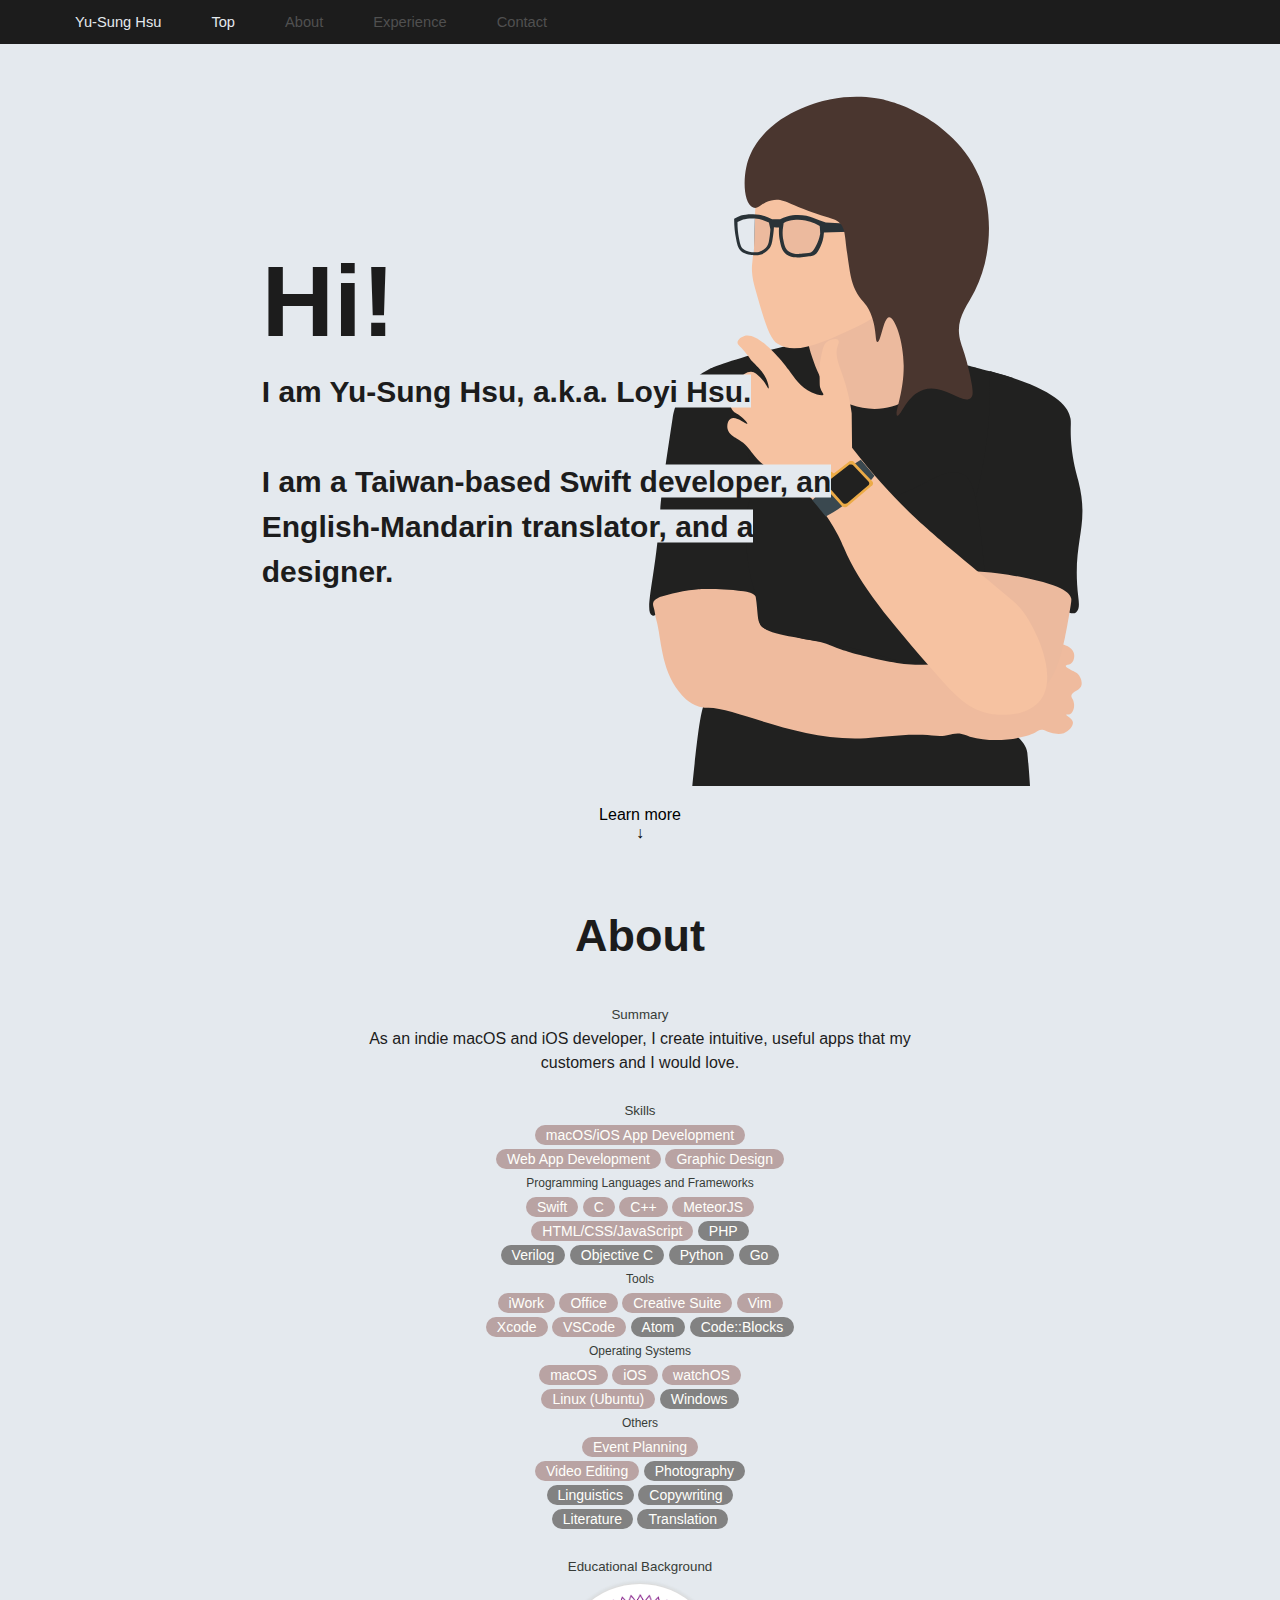
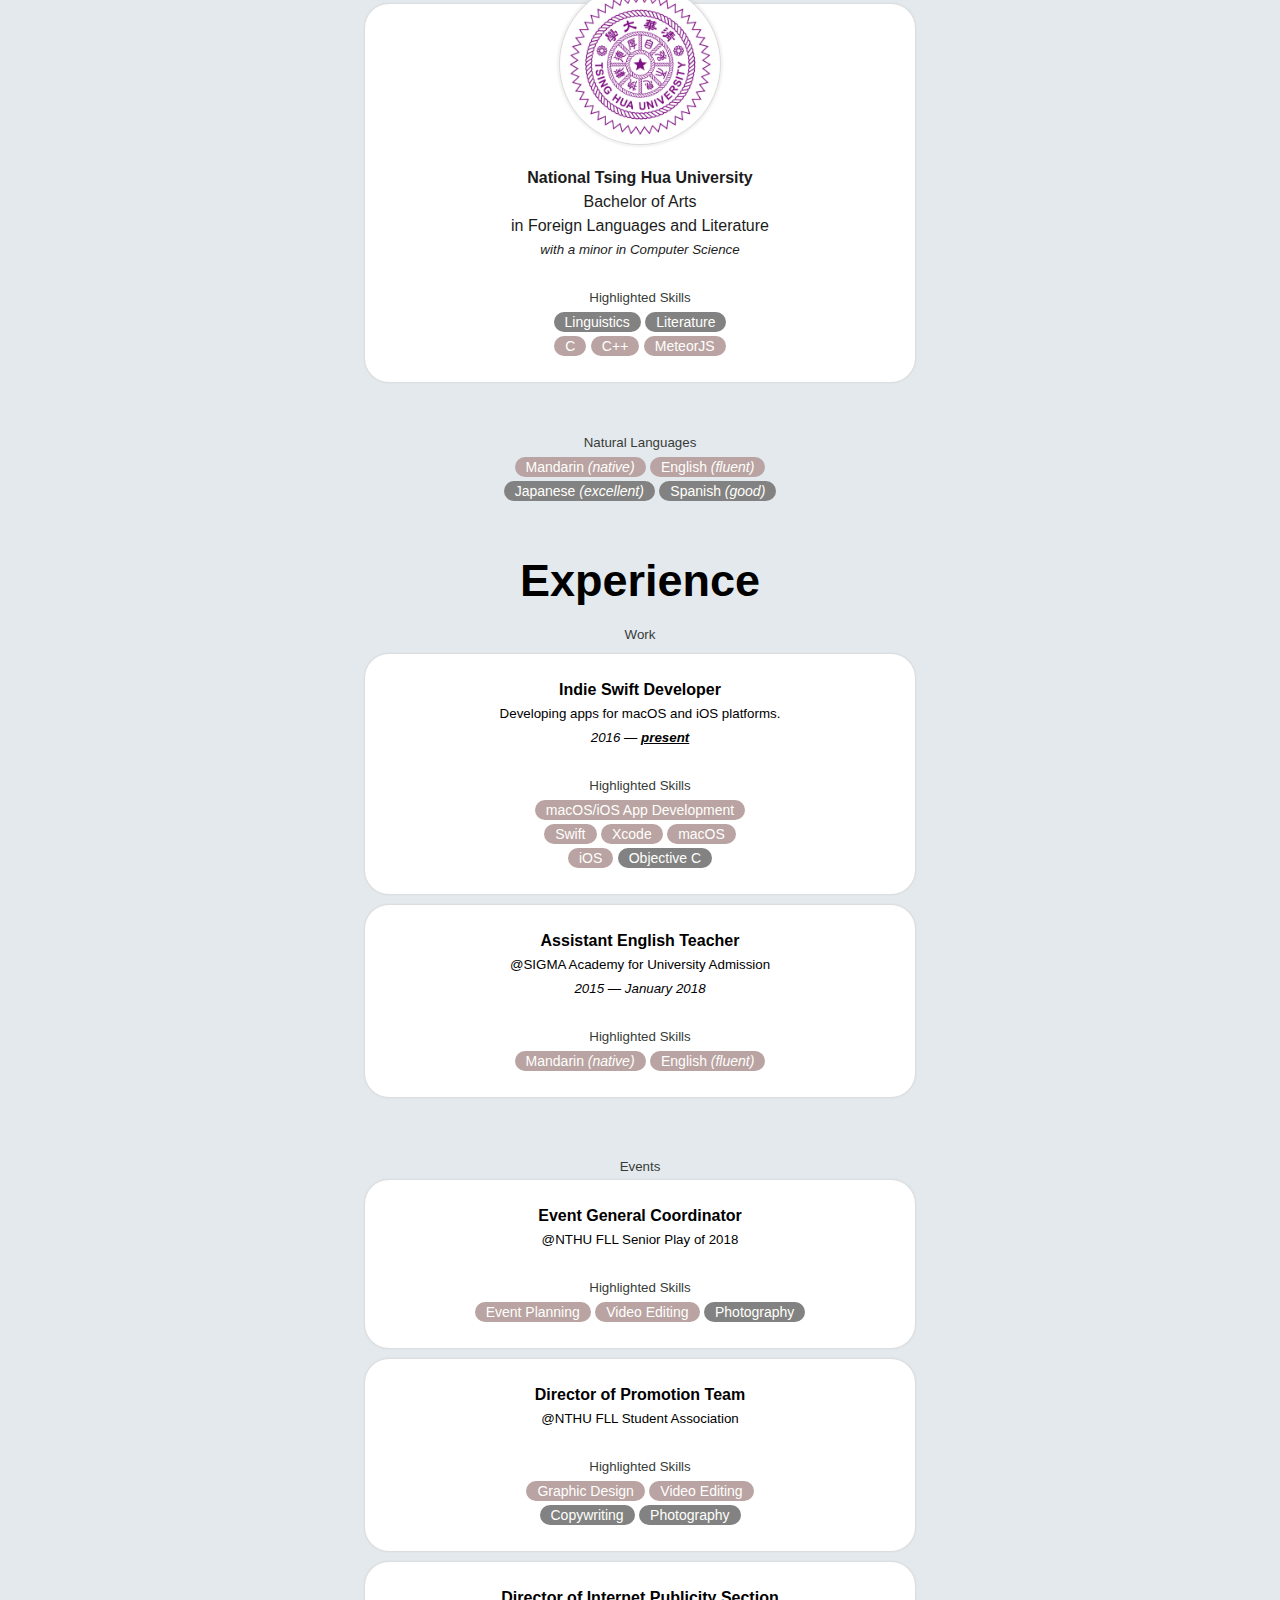
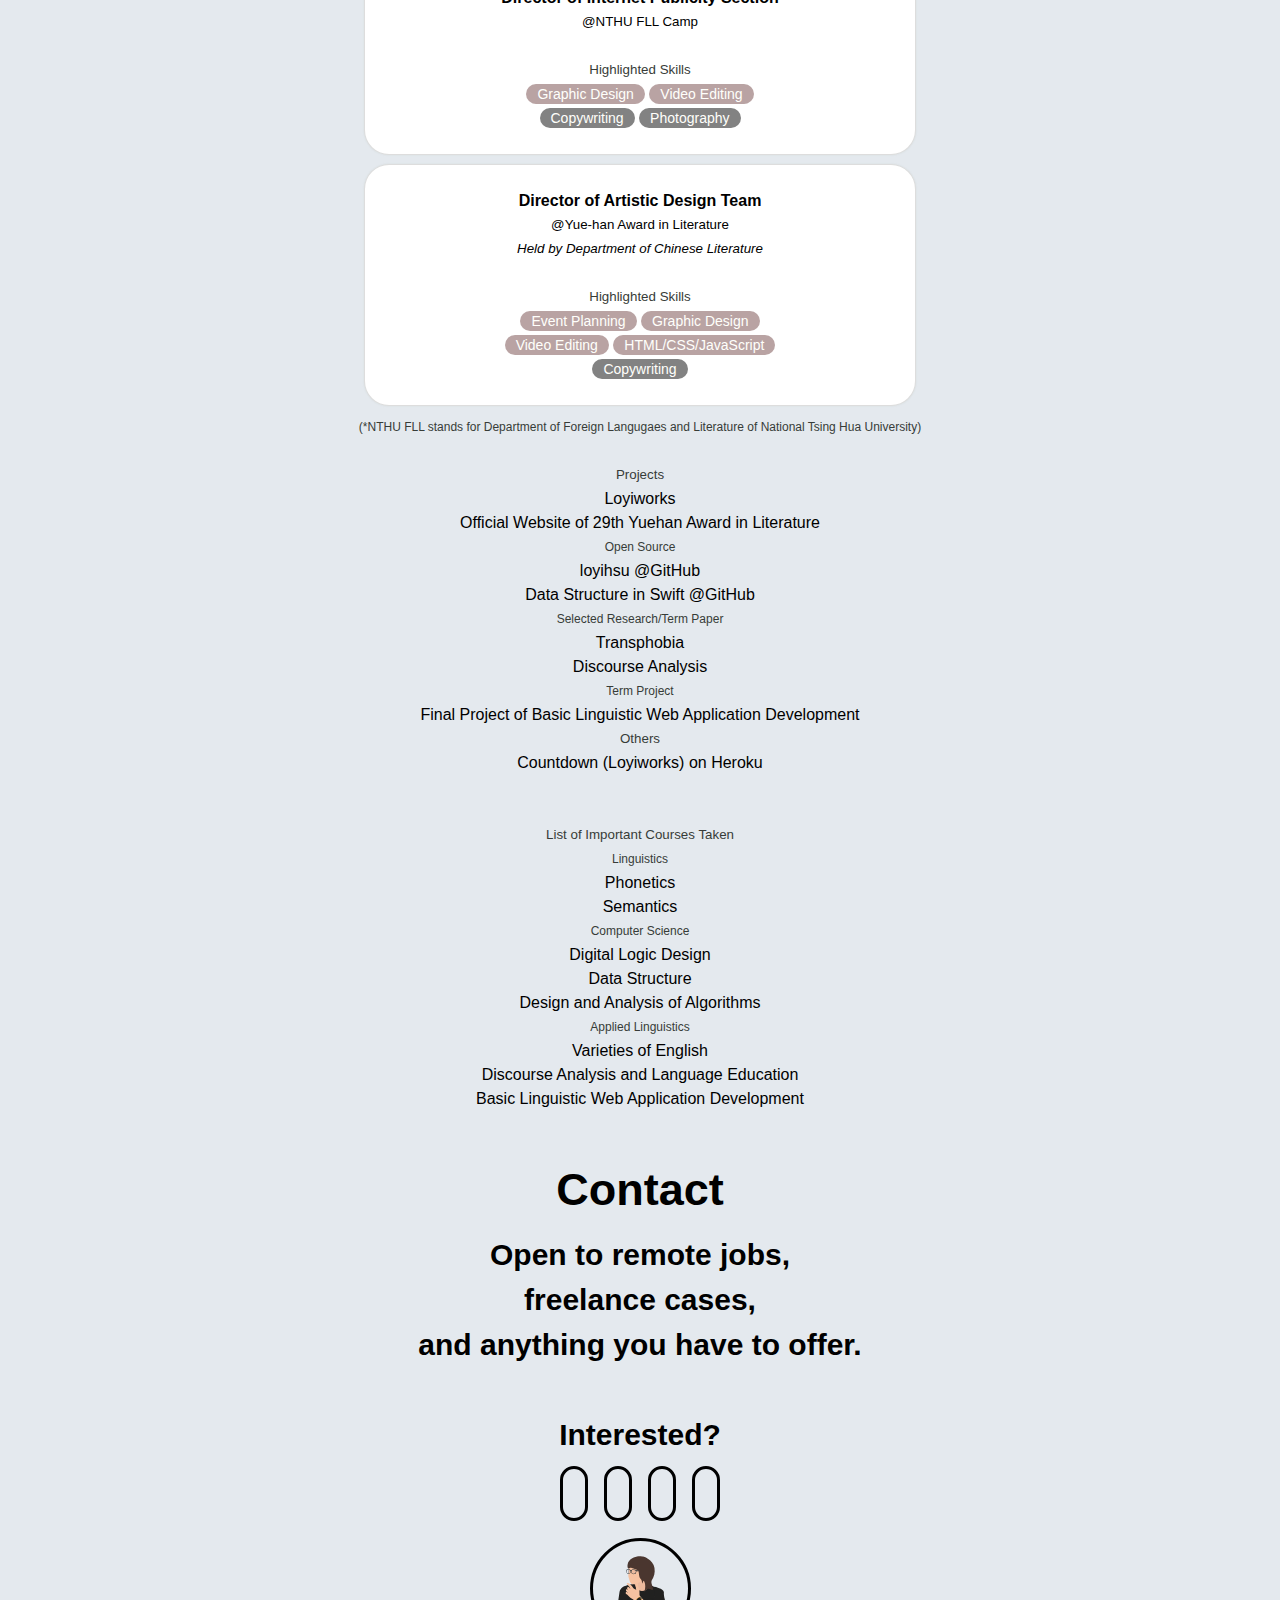
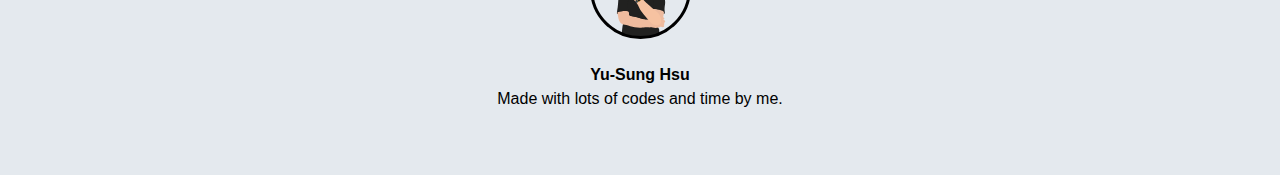
==== construction/index.html @ fa95a89b "Working on lower parts of the website" ====
<html>
<head>
    <title>Yu-Sung Hsu: Hi!</title>
    <meta name="viewport" content="width=device-width, initial-scale=1.0, maximum-scale=1.0">
    <meta charset="UTF-8">

    <link rel="apple-touch-icon" sizes="180x180" href="img/icon.jpg">

    <meta property="og:title" content="Yu-Sung Hsu: Hi!">
    <meta property="og:image" content="img/icon.jpg">
    <meta property="og:description" content="The website that tells you about Yu-Sung Hsu (Loyi)." />

    <meta name="twitter:title" content="Yu-Sung Hsu: Hi!" />
    <meta name="twitter:description" content="The website that tells you about Yu-Sung Hsu (Loyi)." />
    <meta name="twitter:image" content="img/icon.jpg" />

    <link rel="stylesheet" type="text/css" href="stylesheets/navbar.css">
    <link rel="stylesheet" type="text/css" href="stylesheets/main.css">
    <link rel="stylesheet" type="text/css" href="stylesheets/about.css">
    <link rel="stylesheet" type="text/css" href="stylesheets/card.css">
    <link rel="stylesheet" type="text/css" href="stylesheets/debug.css">
    <link rel="stylesheet" type="text/css" href="stylesheets/skills.css">
    <link rel="stylesheet" type="text/css" href="stylesheets/expCard.css">
    <link rel="stylesheet" type="text/css" href="stylesheets/contact.css">

    <link rel="stylesheet" href="https://use.fontawesome.com/releases/v5.7.0/css/all.css" integrity="sha384-lZN37f5QGtY3VHgisS14W3ExzMWZxybE1SJSEsQp9S+oqd12jhcu+A56Ebc1zFSJ" crossorigin="anonymous">

    <script src="javascript/navbar.js"></script>
    <script src="javascript/scroll.js"></script>
</head>   
<body>
    <ul>
        <li><a class="title" onclick="showMenu()">Yu-Sung Hsu<i style="float:right;" id="icbar" class="fas fa-bars"></i></a></li>
        <div id="menu">
            <li><a id="top" class="active" href="#l1" onclick="menuClicked(1)">Top</a></li>
            <li><a id="ab" href="#l2" onclick="menuClicked(2)">About</a></li>
            <li><a id="pr" href="#l3" onclick="menuClicked(3)">Experience</a></li>
            <li><a id="co" href="#l4" onclick="menuClicked(4)">Contact</a></li>
        </div>
    </ul>
    <div id="hello">
        <div id="helloMsg">
            <div id="ic-tiny"></div>
            <div id="hi">
                <span id="hiMsg">Hi!</span>
            </div
            ><br>
            <span id="otherMsg">I am Yu-Sung Hsu, a.k.a. Loyi Hsu.
                <br><br>
                I am a Taiwan-based Swift developer, an English-Mandarin translator, and a designer.
            </span>
        </div>
    </div>

    <div id="swipe">
        Learn more<br>↓
    </div>

    <div id="about" class="container">
        <h1>About</h1>
        <br>
            <div class="tab">Summary</div>
            As an indie macOS and iOS developer, I create intuitive, useful apps that my customers and I would love.
            <br><br>
            <div class="tab">Skills</div>
                <span class="highlightSkills">macOS/iOS App Development</span><br>
                <span class="highlightSkills">Web App Development</span> 
                <span class="highlightSkills">Graphic Design</span><br>
            <div class="tabbie">Programming Languages and Frameworks</div>
                <span class="highlightSkills">Swift</span> 
                <span class="highlightSkills">C</span> 
                <span class="highlightSkills">C++</span> 
                <span class="highlightSkills">MeteorJS</span>
                <br>
                <span class="highlightSkills">HTML/CSS/JavaScript</span> 
                <span class="skills">PHP</span>
                <br>
                <span class="skills">Verilog</span> 
                <span class="skills">Objective C</span> 
                <span class="skills">Python</span> 
                <span class="skills">Go</span>
                
            <div class="tabbie">Tools</div>
                <span class="highlightSkills">iWork</span> 
                <span class="highlightSkills">Office</span> 
                <span class="highlightSkills">Creative Suite</span> 
                <span class="highlightSkills">Vim</span>
            <br>
                <span class="highlightSkills">Xcode</span> 
                <span class="highlightSkills">VSCode</span> 
                <span class="skills">Atom</span> 
                <span class="skills">Code::Blocks</span>
                <br>
            <div class="tabbie">Operating Systems</div>
                <span class="highlightSkills">macOS</span> 
                <span class="highlightSkills">iOS</span> 
                <span class="highlightSkills">watchOS</span>
                <br>
                <span class="highlightSkills">Linux (Ubuntu)</span> 
                <span class="skills">Windows</span>
                <br>
            <div class="tabbie">Others</div>
                <span class="highlightSkills">Event Planning</span>
                <br>
                <span class="highlightSkills">Video Editing</span>
                <span class="skills">Photography</span>
                <br>
                <span class="skills">Linguistics</span> 
                <span class="skills">Copywriting</span>
                <br>
                <span class="skills">Literature</span> 
                <span class="skills">Translation</span>
        <br><br>
        <div class="tab">Educational Background</div>
        <br>
        <div class="card">
            <img src="img/nthu.jpg" id="logo"><br>
            <b>National Tsing Hua University</b><br>
            Bachelor of Arts<br>in Foreign Languages and Literature
            <div class="sub"><i>with a minor in Computer Science</i></div>
            <br>
            <div class="tab">Highlighted Skills</div>
            <span class="skills">Linguistics</span> 
            <span class="skills">Literature</span>
            <br>
            <span class="highlightSkills">C</span> 
            <span class="highlightSkills">C++</span>
            <span class="highlightSkills">MeteorJS</span>
            
        </div>
        <br><br>
        <div class="tab">Natural Languages</div>
            <span class="highlightSkills">Mandarin <i>(native)</i></span> 
            <span class="highlightSkills">English <i>(fluent)</i></span>
            <br>
            <span class="skills">Japanese <i>(excellent)</i></span> 
            <span class="skills">Spanish <i>(good)</i></span>
    </div>
    <br><br>
    <div id="projects" class="container">
        <h1>Experience</h1>
        <span class="tab">Work</span><br>
        <div style="line-height:40%;">
            <br>
        </div>
        <div class="expCard spCard">
            <b>Indie Swift Developer</b><br>
            <div class="sub">Developing apps for macOS and iOS platforms.</div>
            <div class="sub"><i>2016 — <b><u>present</u></b></i></div>
            <br>
            <div class="tab">Highlighted Skills</div>
            <span class="highlightSkills">macOS/iOS App Development</span><br>
            <span class="highlightSkills">Swift</span> 
            <span class="highlightSkills">Xcode</span>  
            <span class="highlightSkills">macOS</span><br>
            <span class="highlightSkills">iOS</span> 
            <span class="skills">Objective C</span>
            <!--Link to my Product Page-->
        </div>
        <div class="expCard">
            <b>Assistant English Teacher</b>
            <div class="sub">@SIGMA Academy for University Admission</div>
            <div class="sub"><i>2015 — January 2018</i></div>
            <br>
            <div class="tab">Highlighted Skills</div>
            <span class="highlightSkills">Mandarin <i>(native)</i></span> <span class="highlightSkills">English <i>(fluent)</i></span>
        </div>
        <br><br>
        
        <span class="tab">Events</span><br>
        <!--Draft-->
        <div class="expCard spCard">
            <b>Event General Coordinator</b>
            <div class="sub">@NTHU FLL Senior Play of 2018</div>
            <br>
            <div class="tab">Highlighted Skills</div>
            <span class="highlightSkills">Event Planning</span> 
            <span class="highlightSkills">Video Editing</span> 
            <span class="skills">Photography</span> 
        </div>
        <div class="expCard">
            <b>Director of Promotion Team</b>
            <div class="sub">@NTHU FLL Student Association</div>
            <br>
            <div class="tab">Highlighted Skills</div>
            <span class="highlightSkills">Graphic Design</span> 
            <span class="highlightSkills">Video Editing</span>
            <br>
            <span class="skills">Copywriting</span> 
            <span class="skills">Photography</span> 
        </div>
        <div class="expCard">
            <b>Director of Internet Publicity Section</b>
            <div class="sub">@NTHU FLL Camp</div>
            <br>
            <div class="tab">Highlighted Skills</div>
            <span class="highlightSkills">Graphic Design</span>  
            <span class="highlightSkills">Video Editing</span> 
            <br>
            <span class="skills">Copywriting</span> 
            <span class="skills">Photography</span>
        </div>
        <div class="expCard">
            <b>Director of Artistic Design Team</b>
            <div class="sub">@Yue-han Award in Literature</div>
            <div class="sub"><i>Held by Department of Chinese Literature</i></div>
            <br>
            <div class="tab">Highlighted Skills</div>
            <span class="highlightSkills">Event Planning</span> 
            <span class="highlightSkills">Graphic Design</span>
            <br>
            <span class="highlightSkills">Video Editing</span> 
            <span class="highlightSkills">HTML/CSS/JavaScript</span><br>
            <span class="skills">Copywriting</span>
        </div>
        <span class="tabbie">(*NTHU FLL stands for Department of Foreign Langugaes and Literature of National Tsing Hua University)</span>
        <br><br>

        <span class="tab">Projects</span><br>
        Loyiworks<!--Link to Loyiworks--><br>
        Official Website of 29th Yuehan Award in Literature<br>
        <span class="tabbie">Open Source</span><br>
        loyihsu @GitHub<br>
        Data Structure in Swift @GitHub<br>
        <span class="tabbie">Selected Research/Term Paper</span><br>
        Transphobia<br>
        Discourse Analysis<br>
        <span class="tabbie">Term Project</span><br>
        Final Project of Basic Linguistic Web Application Development<br>
        <span class="tab">Others</span><br>
        Countdown (Loyiworks) on Heroku<br>
        <br><br>
        
        <span class="tab">List of Important Courses Taken</span><br>
        <span class="tabbie">Linguistics</span><br>
        Phonetics<br>
        Semantics<br>
        <span class="tabbie">Computer Science</span><br>
        Digital Logic Design<br>
        Data Structure<br>
        Design and Analysis of Algorithms<br>
        <span class="tabbie">Applied Linguistics</span><br>
        Varieties of English<br>
        Discourse Analysis and Language Education<br>
        Basic Linguistic Web Application Development<br>
    </div>
    <br><br>
    <div id="contacts" class="container">
        <h1>Contact</h1>
        <h2>Open to remote jobs,<br>freelance cases,<br>and anything you have to offer.<br><br>Interested?</h2>

        <a href="https://www.instagram.com/loyiworks/"><i class="fab fa-instagram twink-contact"></i></a> 
        <a href="https://twitter.com/loyihsu"><i class="fab fa-twitter twink-contact"></i></a> 
        <a href="https://www.linkedin.com/in/yu-sung-hsu-14977bb6/"><i class="fab fa-linkedin twink-contact"></i></a> 
        <a href="mailto:loyiworks@gmail.com"><i class="far fa-envelope twink-contact"></i></a>
    </div>
    <div id="info" class="container" style="padding: 32px;">
        <div id="ic-site"></div>
        <br>
        <b>Yu-Sung Hsu</b><br>
        Made with lots of codes and time by me.
        <!--Links to social media.-->
        <br><br>
    </div>

</body>
</html>
---- construction/stylesheets/navbar.css ----
:root {
    --itemColor: #1C1C1C;
    --itemtextColor: #505050;
    --itemtextActive: #e4e9ee;
    --itemtextHover: #91989F;
}

ul {
    list-style-type: none;
    margin: 0;
    padding: 0;
    overflow: hidden;
    position: fixed;
    top: 0;
    left: 0;
    width:100%;
    background-color: var(--itemColor);
    z-index: 1;
    font-size: 11pt;
}

li {
    float: left;
}

li a {
    display: block;
    color: var(--itemtextColor);
    text-align: center;
    padding: 14px 25px;
    text-decoration: none;

    transition: color 0.25s;
    -webkit-transition: color 0.25s;
}

li a:hover:not(.active) {
    color: var(--itemtextHover);
}

li a.active {
    pointer-events: none;
    color: var(--itemtextActive);
}

li a.title {
    padding: 14px 25px 14px 75px;
    pointer-events: none;
    color: var(--itemtextActive);
}


body {
    font-family: sans-serif;
    background-color: var(--itemtextActive);

    -webkit-transition: background-color 0.5s linear;
    transition: background-color 0.5s linear;

    -webkit-user-select: none;
    user-select: none;
}

#icbar {
    display: none;
}

@media screen and (max-width: 768px) {
    ul li {float: none;}
    li a.title {
        padding: 14px 25px;
        pointer-events: all;
    }
    #menu {
        display: none;
    }
    #icbar {
        display: block;
    }
}
---- construction/stylesheets/main.css ----
#hello {
    cursor: default;
    max-width: 95%;
    background: url(../img/bg.svg) no-repeat top right;
    margin: auto;

    color: #1C1C1C;
    width: auto;
    height: 88%;

    line-height: 150%;

    text-align: left;
    font-weight: bold;
    font-size: 30px;
}

#hi {
    font-size: 100px;
}

#hiMsg {
    background-color: #e4e9ee;
    
    transition: all 0.55s ease-in-out;
    -webkit-transition: all 0.55s ease-in-out;
    
    transition-property: text-shadow, color;
    -webkit-transition-property: text-shadow, color;
}

#hiMsg:hover {  
    color: gold;
    text-shadow: 0 0 20px goldenrod,
                 0 0 30px white,
                 0 0 40px gold,
                 0 0 60px white;
}

#otherMsg {
    background-color: #e4e9ee;
}

#helloMsg {
    max-width: 600px;
    width: auto;
    position: relative;
    top: 55%;
    left: 18.5%;
    transform: translateY(-50%);
}

#swipe {
    cursor: default;

    text-align: center;
    font-size: 12pt;
    height:10%;
    padding-top: 20px; 

    -webkit-transition: opacity 0.5s ease-in-out;
    transition: opacity 0.5s ease-in-out;
}

#ic-site {
     width: 95px;
    height: 95px;

    margin: auto;

    border-radius: 100px;
    border: 3.5px solid black;

    background: url(../img/ic.svg) no-repeat;
    background-size: 100% 100%;

    transition: all 0.25s ease-in-out;
}

#ic-site:hover {
    background-color: gold;
    border-color: gold;
    box-shadow: 0 0 5px 5px rgba(255, 183, 0, 0.4);
}

#ic-tiny {
    width: 250px;
    height: 250px;
    
    position: relative;
    margin: auto;
    transform: translateY(-30%);

    border-radius: 300px;
    border: 10px solid black;

    background: url(../img/ic.svg) no-repeat;
    background-size: 100% 100%;
    
    display: none;
}

@media screen and (max-width: 768px), screen and (max-height: 700px) {
    #ic-tiny {
        display: block;
    }
    
    #hello {
        width: 100%;
        text-align: center;
        font-size: 25px;
        background: none;
    }

    #hi {
        font-size: 90px;
    }

    #helloMsg {
        width:90%;
        position:relative;
        margin: auto;
        top: 55%;
        left: 0%;
        transform: translateY(-45%);
    }
}

@media screen and (max-height:768px) {
    #ic-tiny {
        width: 175px;
       height: 175px;

       border: 7px solid black;
    }
}

@media screen and (max-width:400px), screen and (max-height: 543px) {
    #ic-tiny {
        display: none;
    }
}

@media screen and (max-height:543px) {
    #hi {
        font-size: 60px;
    }
    #hello {
        font-size: 20px;
    }
    #helloMsg {
        transform: translateY(-40%);
    }
    #swipe {
        padding-top: 0; 
    }
}

h1 {
    font-size: 45px;
    text-align: center;
}

h2 {
    font-size: 30px;
    text-emphasis: center;
    line-height: 150%;
}
---- construction/stylesheets/about.css ----
#about {
    color: #1C1C1C;
}
---- construction/stylesheets/card.css ----
.card {
    width: auto;
    max-width: 550px;
    background-color: white;
    text-align: center;
    margin: auto;
    border-radius: 25px;

    border: 1px solid rgba(120, 120, 120, 0.25);
    box-shadow: 0 0 1px 1px rgba(189, 192, 186, 0.1);
    
    padding-bottom: 24px;
}

.sub {
    font-size: 10pt;
}

#logo:hover {
    box-shadow: 0 0 2px 2px rgba(127, 16, 132, 0.2);
}

#logo {
    width: 150px;
    height: auto;
    
    border-radius: 150px;
    
    border: 1px solid rgba(120, 120, 120, 0.25);
    box-shadow: 0 0 2px 2px rgba(189, 192, 186, 0.2);

    padding: 5px;
    background-color:white;

    position: relative;
    top: -21px;

    transition: box-shadow 0.55s ease-in-out;
}

.container {
    margin: auto;
    width: auto;
    text-align: center;
    max-width: 610px;
    line-height: 150%;
}
---- construction/stylesheets/debug.css ----
.testing {
    height: 100%;
    width: auto;
}
---- construction/stylesheets/skills.css ----
.tab {
    color: #373C38;
    font-size: 10pt;
}

.tabbie {
    color: #373C38;
    font-size: 9pt;
}

.highlightSkills {
    background-color: #b9a3a3;
    color: #FFFFFB;
    border-radius: 25px;
    font-size: 10.5pt;
    padding: 2px 11px;
}

.skills {
    background-color: #828282;
    color: #FFFFFB;
    border-radius: 25px;
    font-size: 10.5pt;
    padding: 2px 11px;
}

@media screen and (max-width: 768px) {
    ul li {float: none;}
    li a.title {
        padding: 14px 25px;
        pointer-events: all;
    }
    #menu {
        display: none;
    }
    #icbar {
        display: block;
    }

    .pool {
        line-height: 175%;
     }
     .col {
         float: none;
         width: 100%;
     }

}
---- construction/stylesheets/expCard.css ----
.expCard {
    cursor: default;
    width: auto;
    max-width: 550px;
    background-color: white;
    text-align: center;
    margin: auto;
    border-radius: 25px;

    border: 1px solid rgba(120, 120, 120, 0.25);
    box-shadow: 0 0 1px 1px rgba(189, 192, 186, 0.1);

    margin-bottom: 9px;

    padding-top: 24px;
    padding-bottom: 24px;
}

.spCard:hover {
    cursor: pointer;
    box-shadow: 0 0 1px 1px goldenrod;
}

.spCard {
    transition: box-shadow 0.55s ease-in-out;
}
---- construction/stylesheets/contact.css ----
.twink-contact {
    font-size:24px;

    padding: 11px;
    margin: 8px;
    
    border: 3px solid black;
    border-radius: 100px;

    cursor: pointer;

    transition: opacity 0.25s ease-in-out;
    -webkit-transition: opacity 0.25s ease-in-out;
}

.twink-contact:hover {
    opacity: 0.2;
}

a {
    text-decoration: none;
    color: black;
}

a:hover {
    text-decoration: none;
    color: black;
}

a:visited {
    text-decoration: none;
    color: black;
}
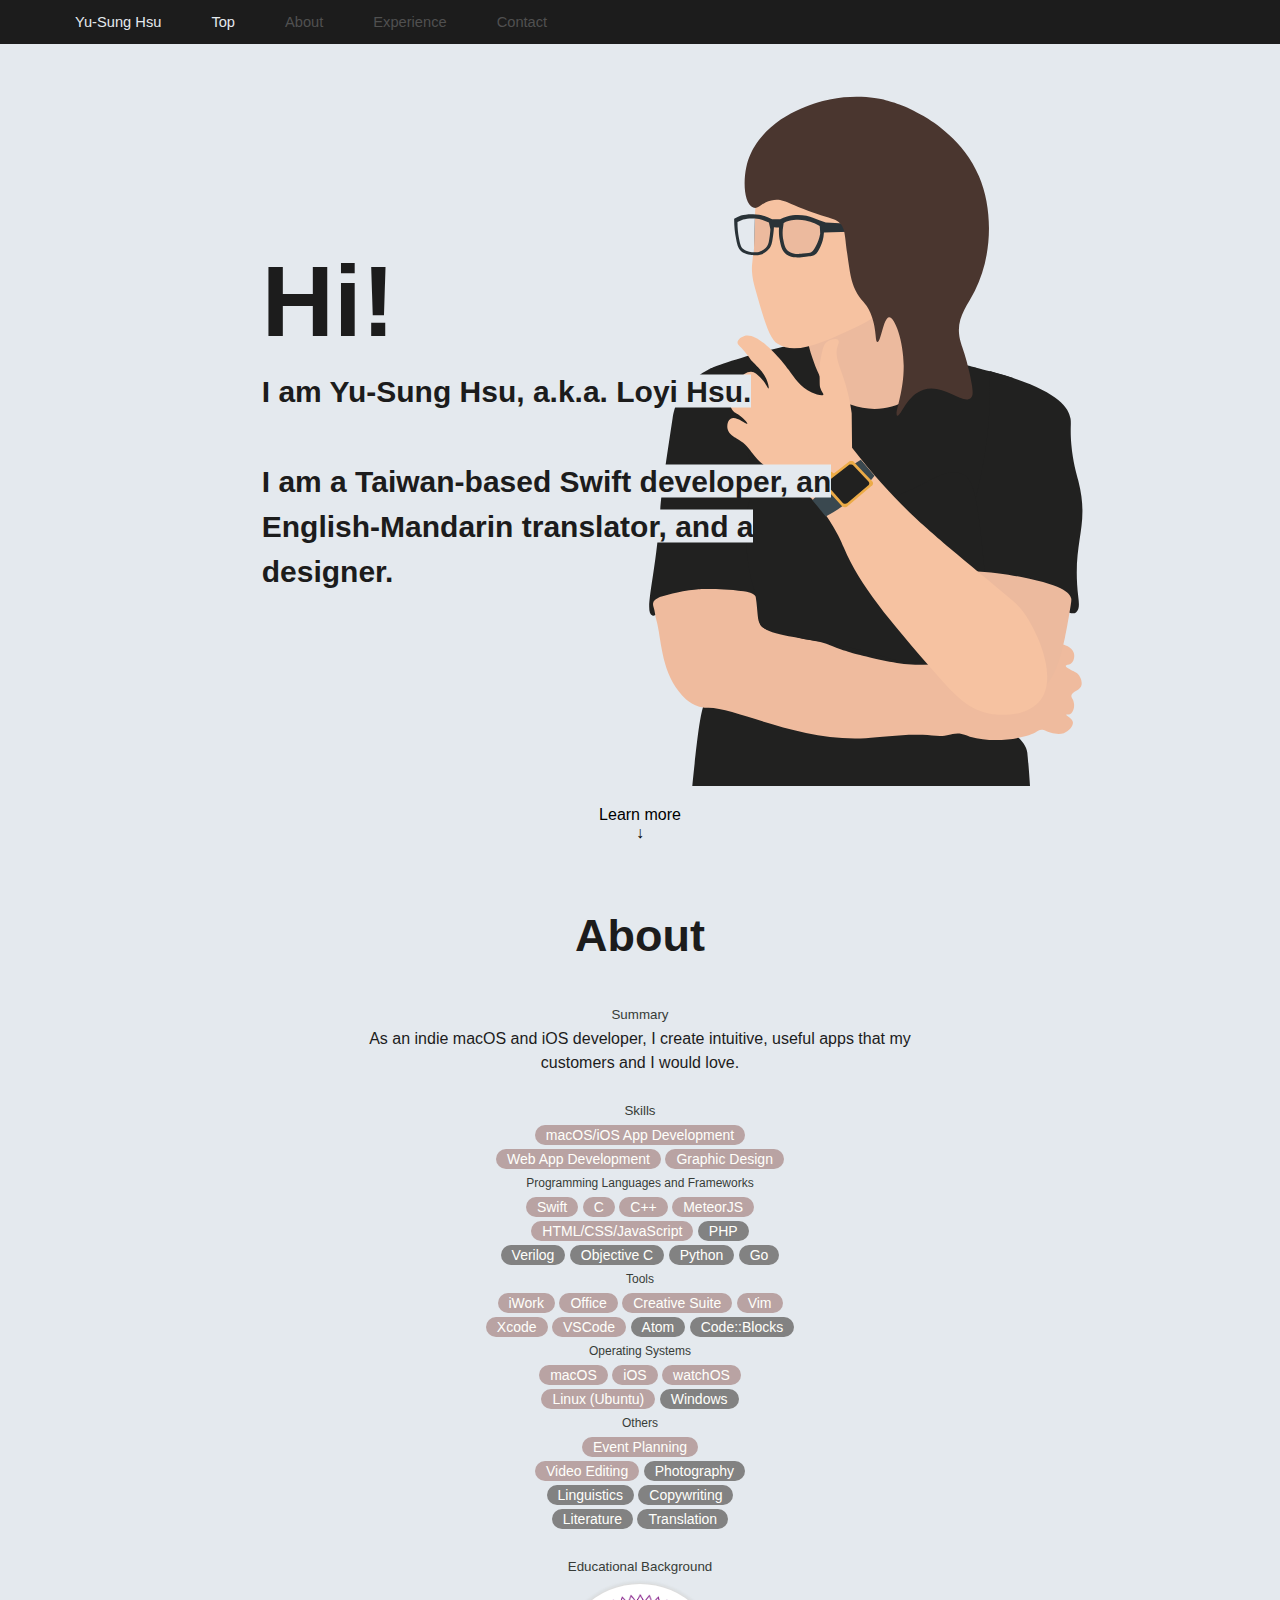
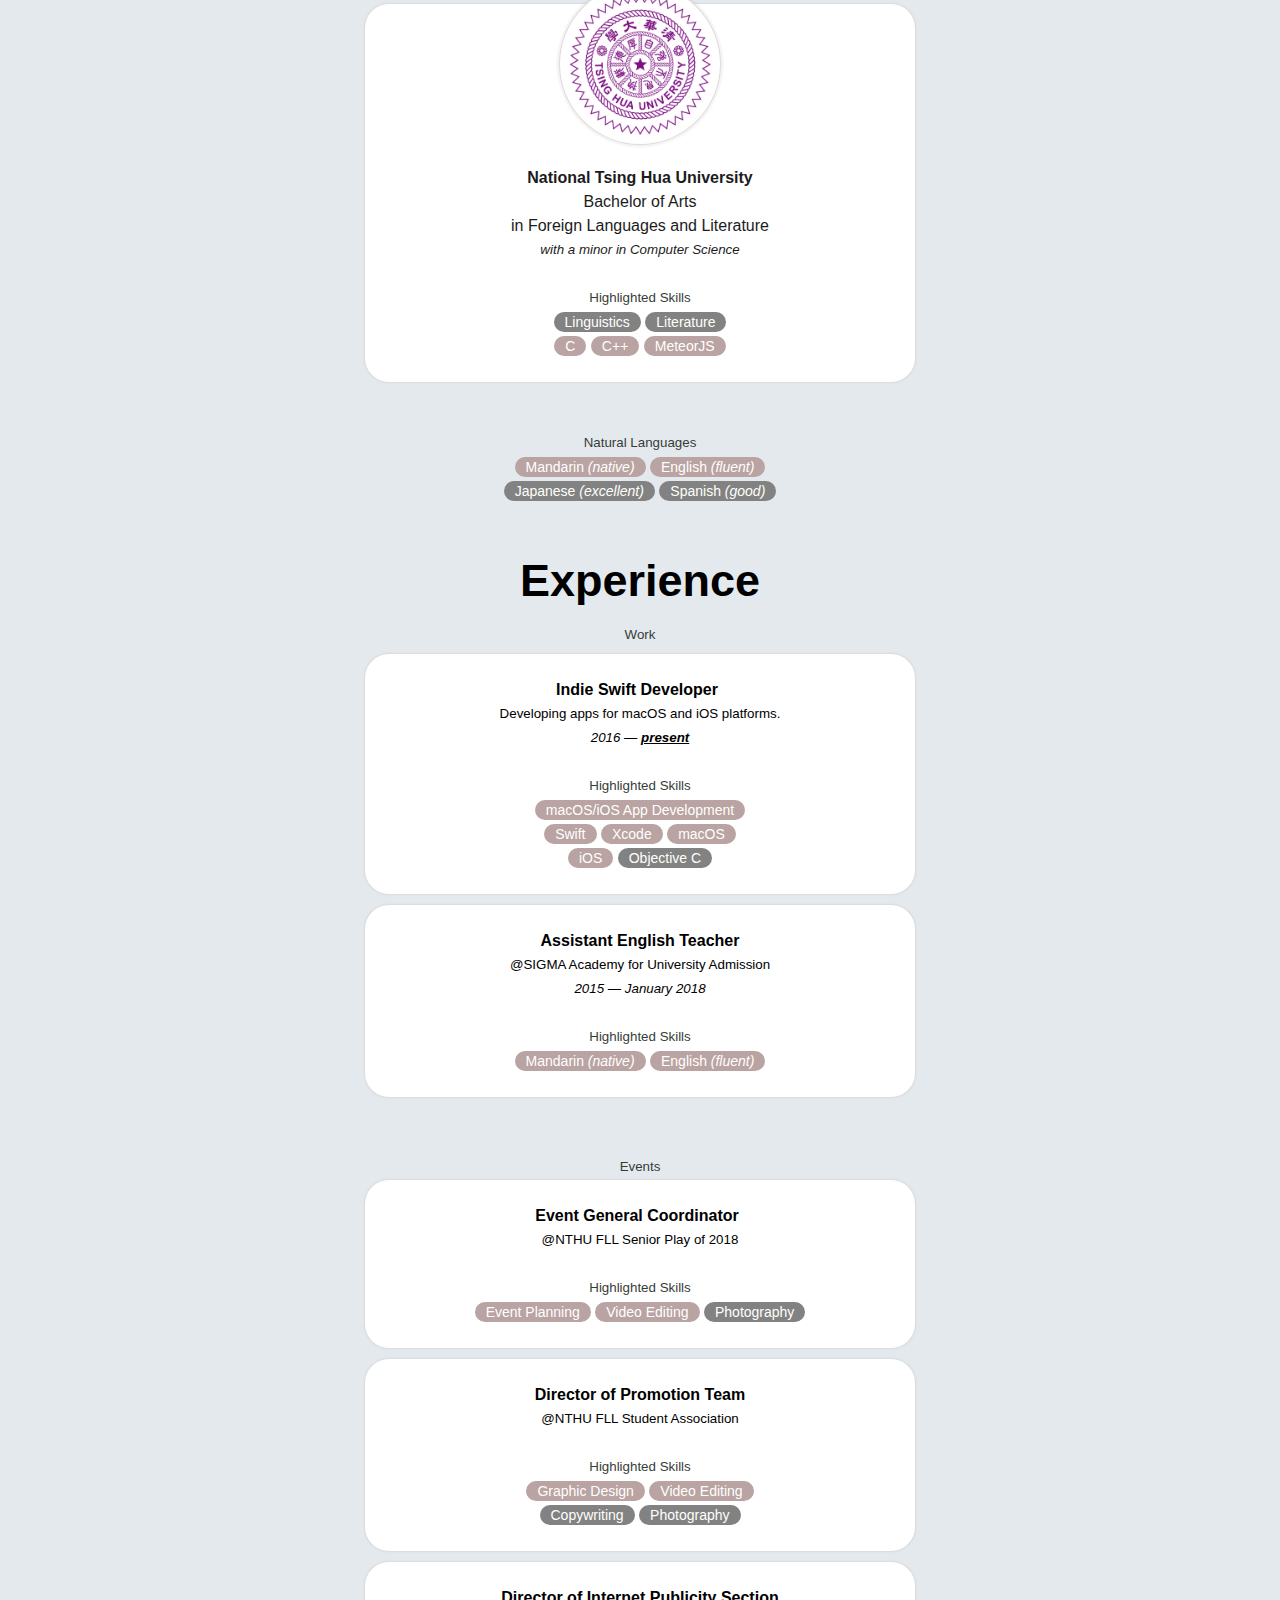
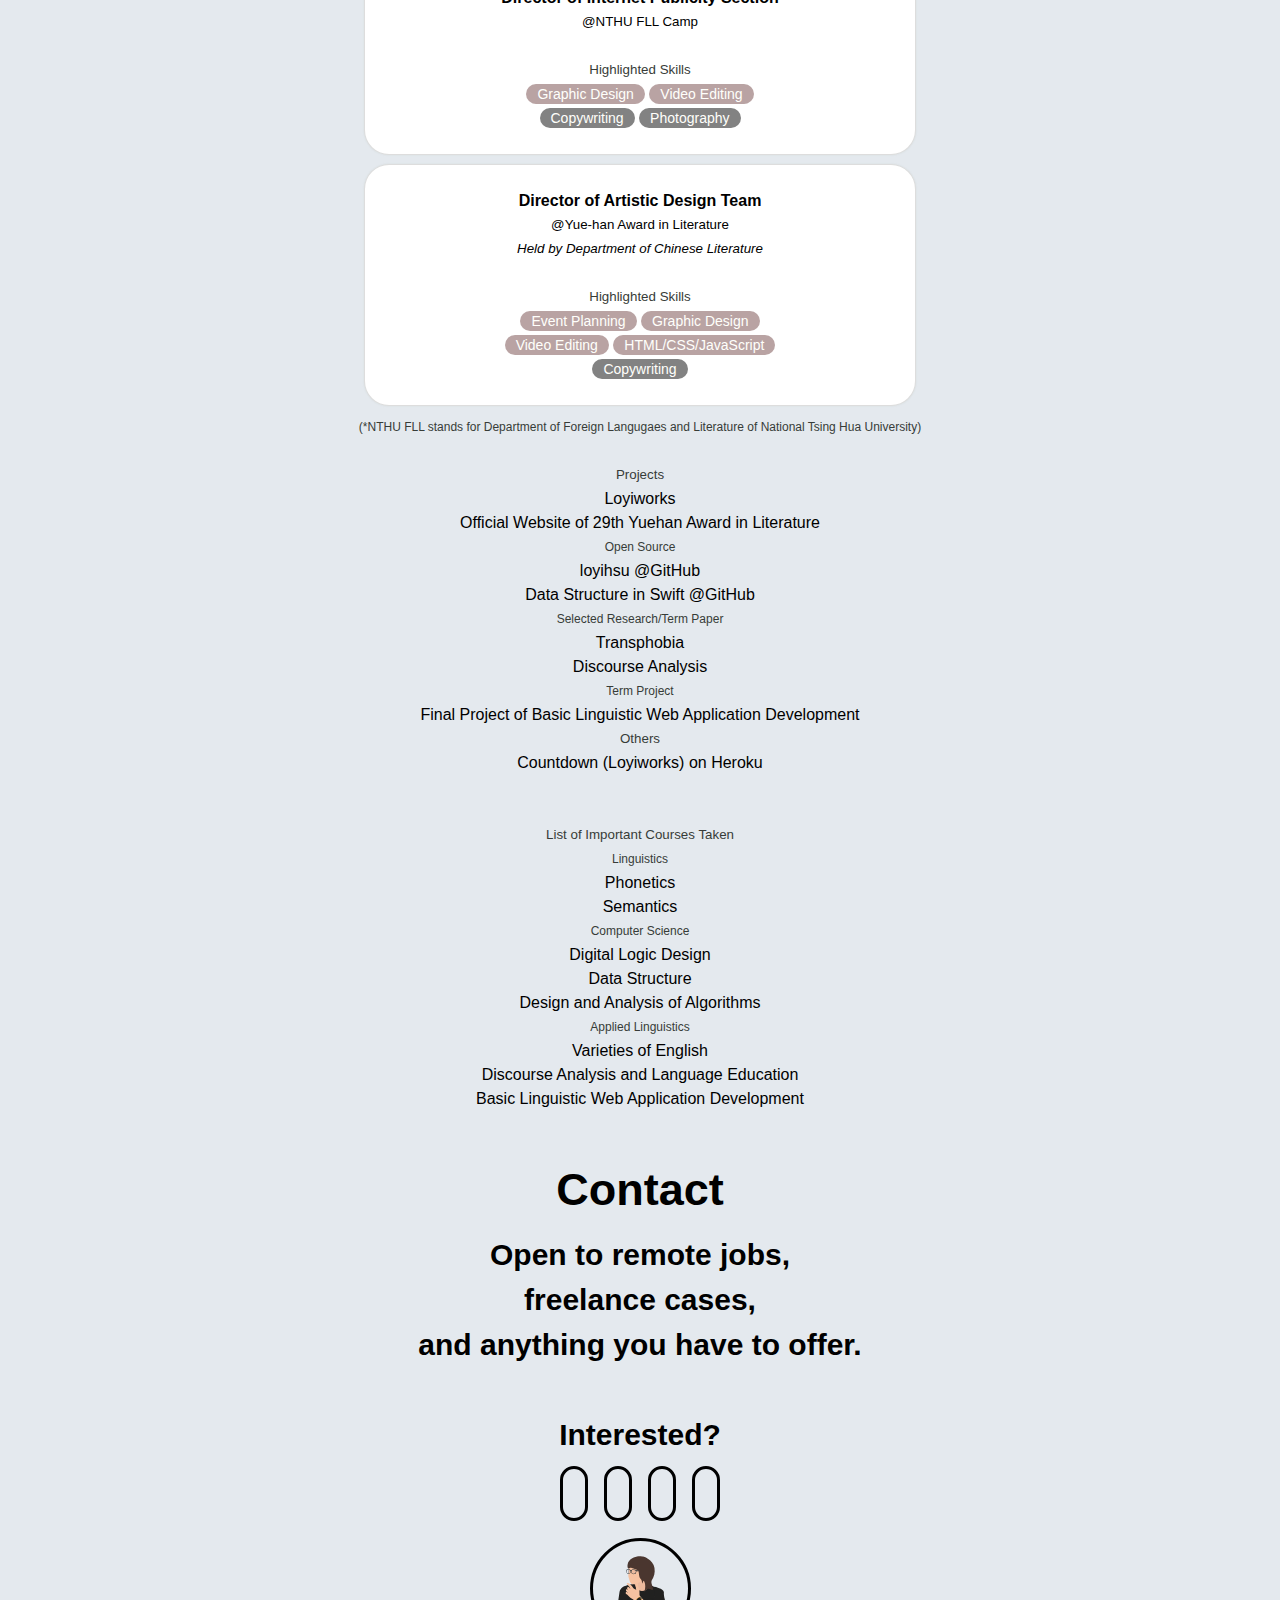
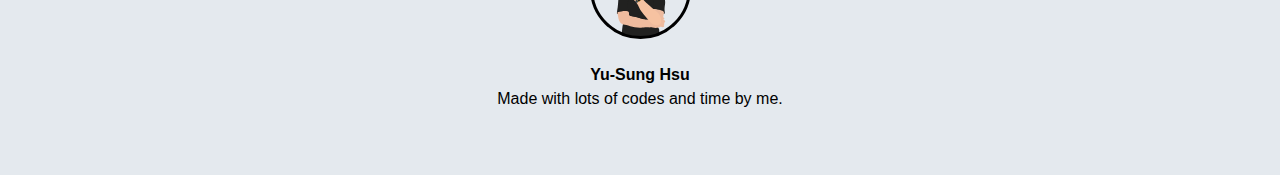
==== commit cc10d070: "UI Tweaks." ====
--- a/construction/index.html
+++ b/construction/index.html
@@ -144,7 +144,7 @@
             <br>
         </div>
         <div class="expCard spCard">
-            <b>Indie Swift Developer</b><br>
+            <b>Indie Swift Developer</b><i class="fas fa-link"></i><br>
             <div class="sub">Developing apps for macOS and iOS platforms.</div>
             <div class="sub"><i>2016 — <b><u>present</u></b></i></div>
             <br>
@@ -158,7 +158,7 @@
             <!--Link to my Product Page-->
         </div>
         <div class="expCard">
-            <b>Assistant English Teacher</b>
+            <b>Assistant English Teacher</b><i class="fas fa-link"></i><br>
             <div class="sub">@SIGMA Academy for University Admission</div>
             <div class="sub"><i>2015 — January 2018</i></div>
             <br>
@@ -170,7 +170,7 @@
         <span class="tab">Events</span><br>
         <!--Draft-->
         <div class="expCard spCard">
-            <b>Event General Coordinator</b>
+            <b>Event General Coordinator</b><i class="fas fa-link"></i><br>
             <div class="sub">@NTHU FLL Senior Play of 2018</div>
             <br>
             <div class="tab">Highlighted Skills</div>
@@ -179,7 +179,7 @@
             <span class="skills">Photography</span> 
         </div>
         <div class="expCard">
-            <b>Director of Promotion Team</b>
+            <b>Director of Promotion Team</b><i class="fas fa-link"></i><br>
             <div class="sub">@NTHU FLL Student Association</div>
             <br>
             <div class="tab">Highlighted Skills</div>
@@ -190,7 +190,7 @@
             <span class="skills">Photography</span> 
         </div>
         <div class="expCard">
-            <b>Director of Internet Publicity Section</b>
+            <b>Director of Internet Publicity Section</b><i class="fas fa-link"></i><br>
             <div class="sub">@NTHU FLL Camp</div>
             <br>
             <div class="tab">Highlighted Skills</div>
@@ -201,7 +201,7 @@
             <span class="skills">Photography</span>
         </div>
         <div class="expCard">
-            <b>Director of Artistic Design Team</b>
+            <b>Director of Artistic Design Team</b><i class="fas fa-link"></i><br>
             <div class="sub">@Yue-han Award in Literature</div>
             <div class="sub"><i>Held by Department of Chinese Literature</i></div>
             <br>
--- a/construction/stylesheets/expCard.css
+++ b/construction/stylesheets/expCard.css
@@ -16,6 +16,10 @@
     padding-bottom: 24px;
 }
 
+.expCard .fa-link {
+    display: none;
+}
+
 .spCard:hover {
     cursor: pointer;
     box-shadow: 0 0 1px 1px goldenrod;
@@ -24,3 +28,13 @@
 .spCard {
     transition: box-shadow 0.55s ease-in-out;
 }
+
+.spCard .fa-link {
+    padding-left: 6px;  
+    display: inline-block;
+    transition: color 0.55s ease-in-out;
+}
+
+.spCard:hover .fa-link {
+    color: goldenrod;
+}--- a/construction/stylesheets/contact.css
+++ b/construction/stylesheets/contact.css
@@ -9,25 +9,28 @@
 
     cursor: pointer;
 
-    transition: opacity 0.25s ease-in-out;
-    -webkit-transition: opacity 0.25s ease-in-out;
+    transition: all 0.55s ease-in-out;
+    -webkit-transition: all 0.55s ease-in-out;
 }
 
 .twink-contact:hover {
-    opacity: 0.2;
+    /*opacity: 0.35;*/
+
+    background-color: black;
+    color: white;
 }
 
-a {
+#contacts a {
     text-decoration: none;
     color: black;
 }
 
-a:hover {
+#contacts a:hover {
     text-decoration: none;
     color: black;
 }
 
-a:visited {
+#contacts a:visited {
     text-decoration: none;
     color: black;
 }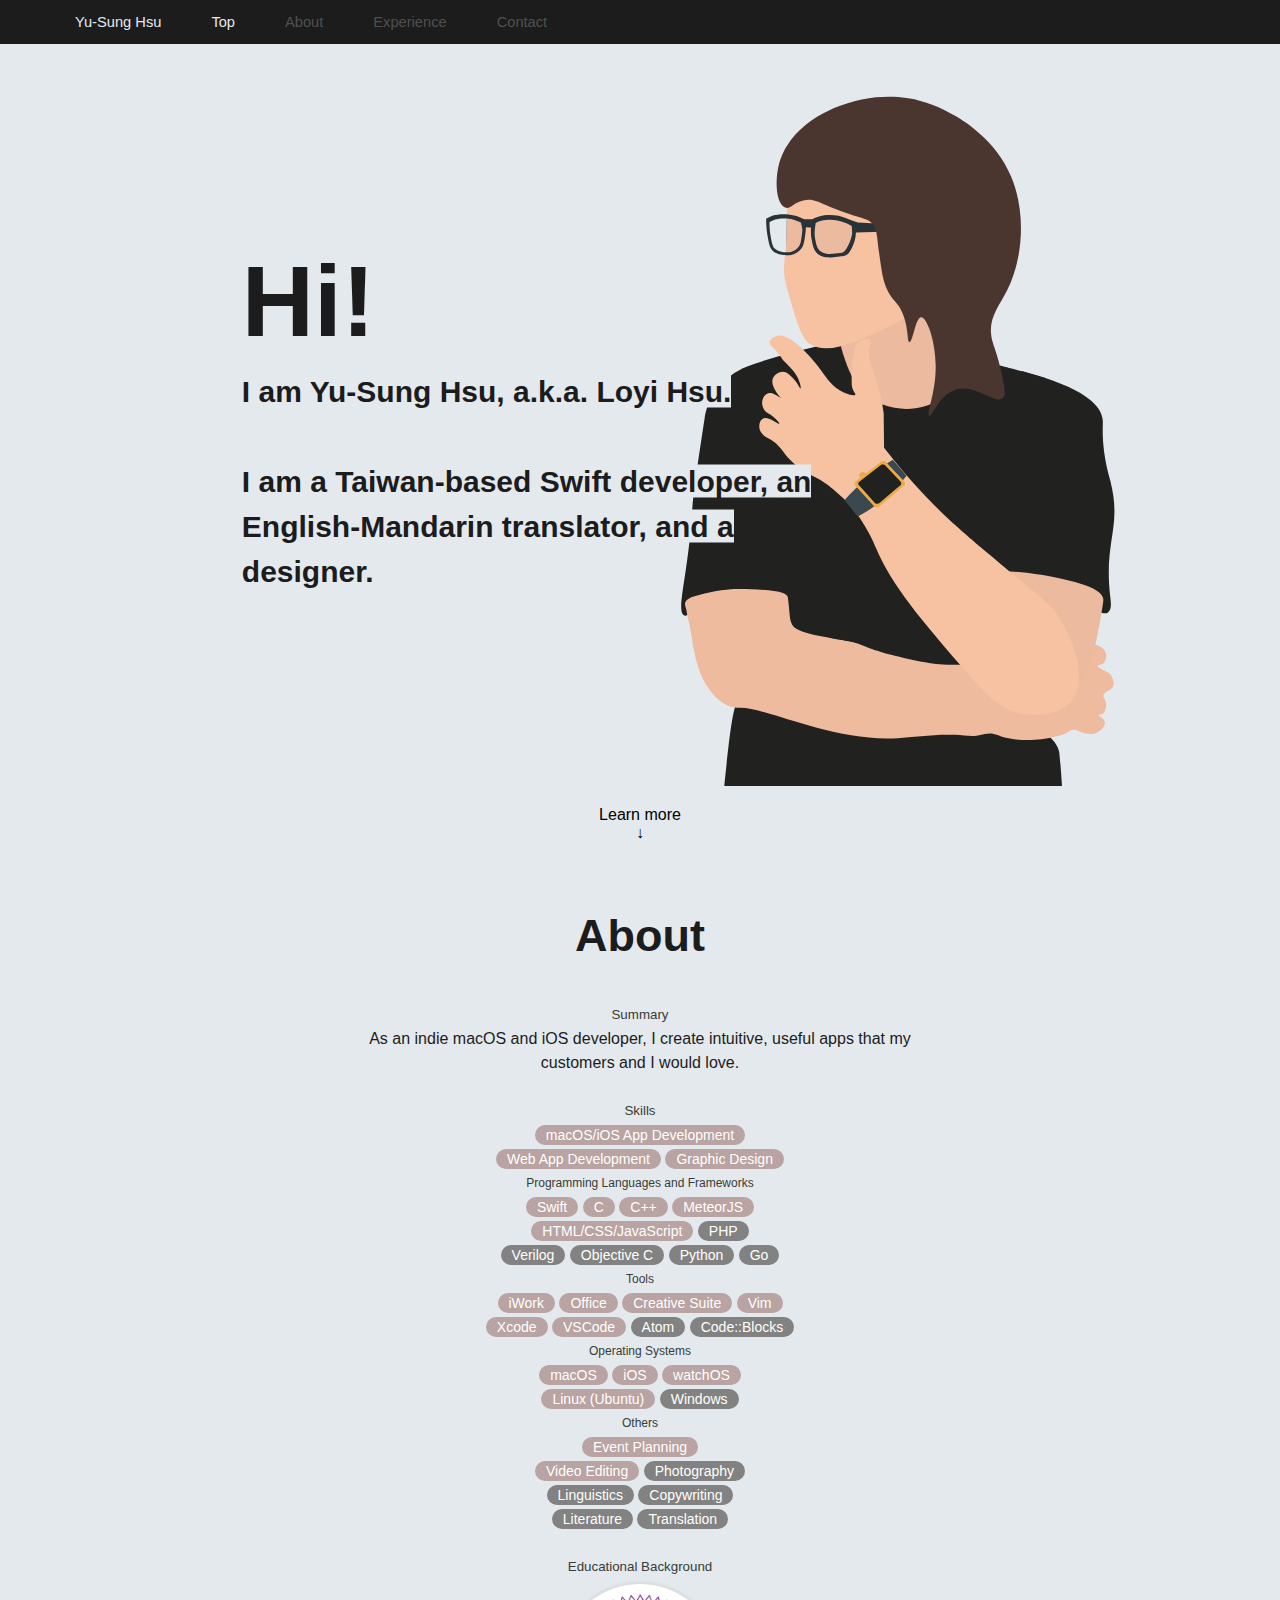
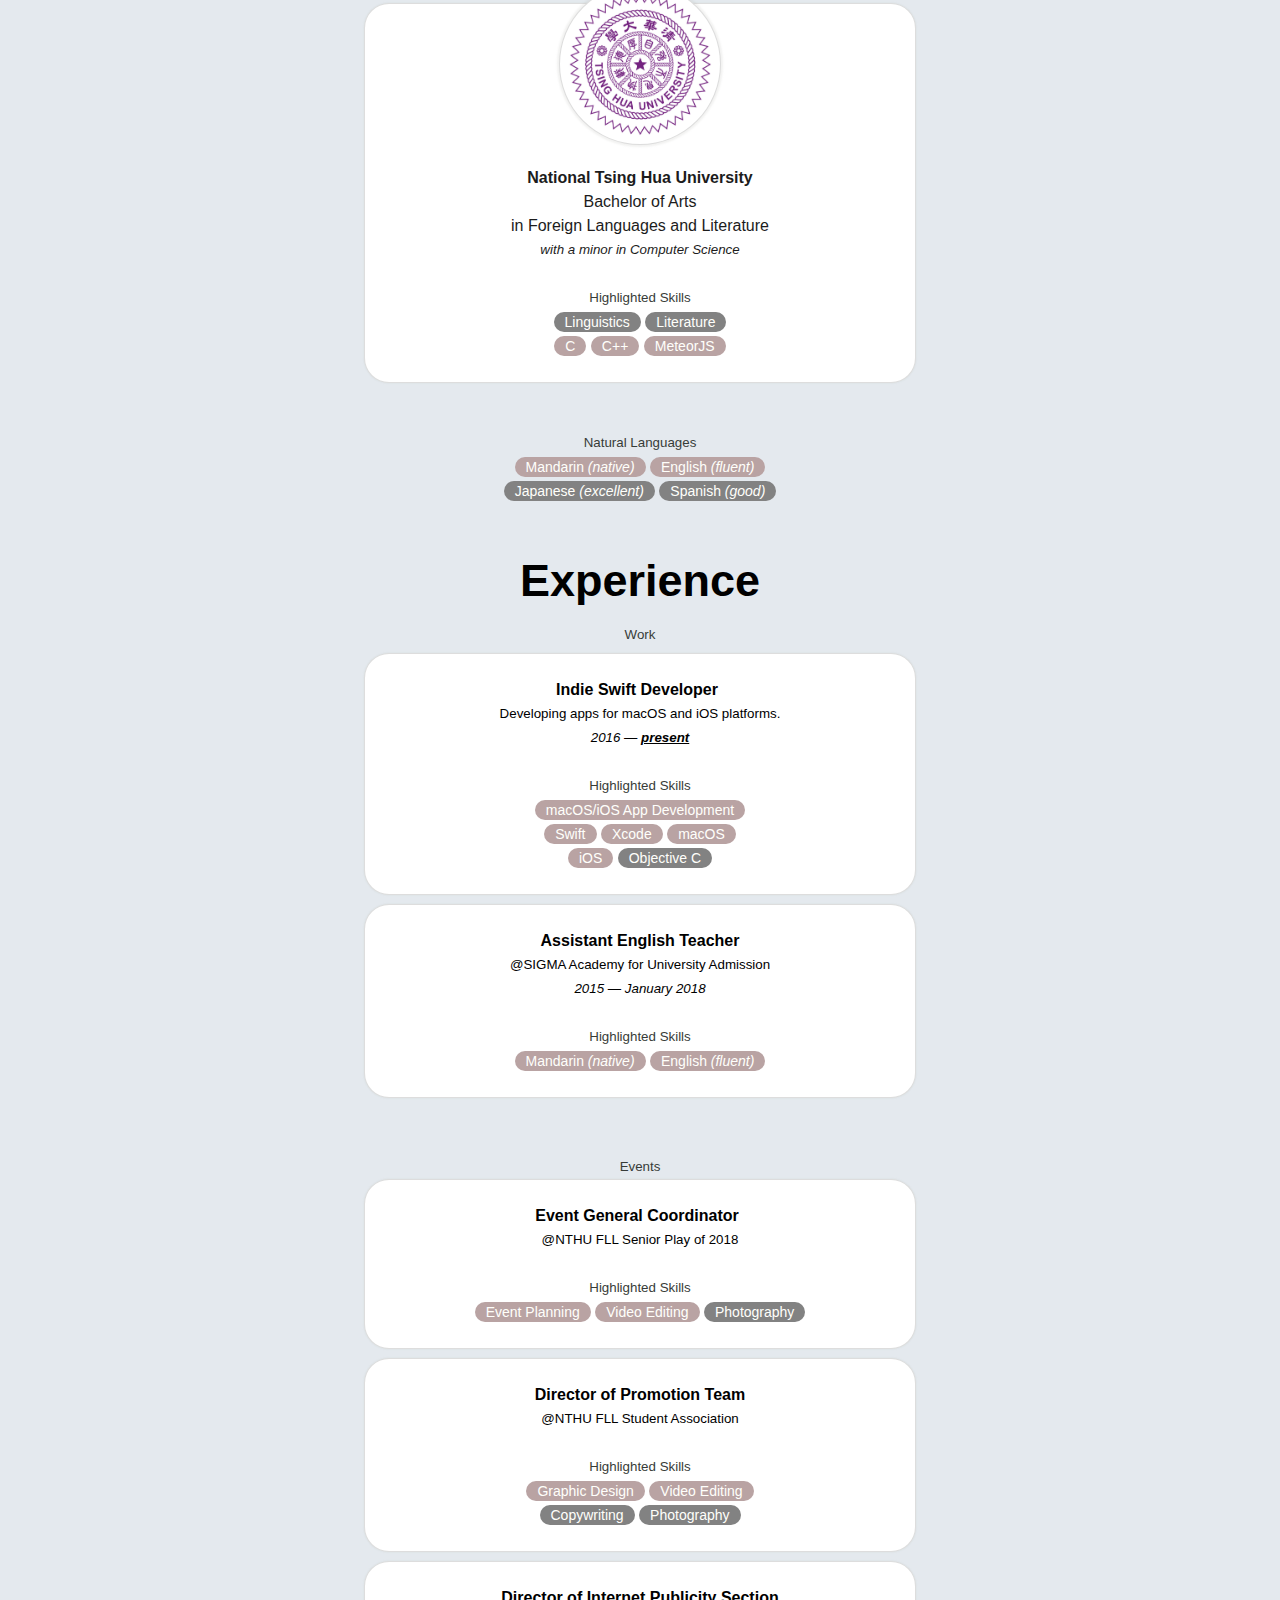
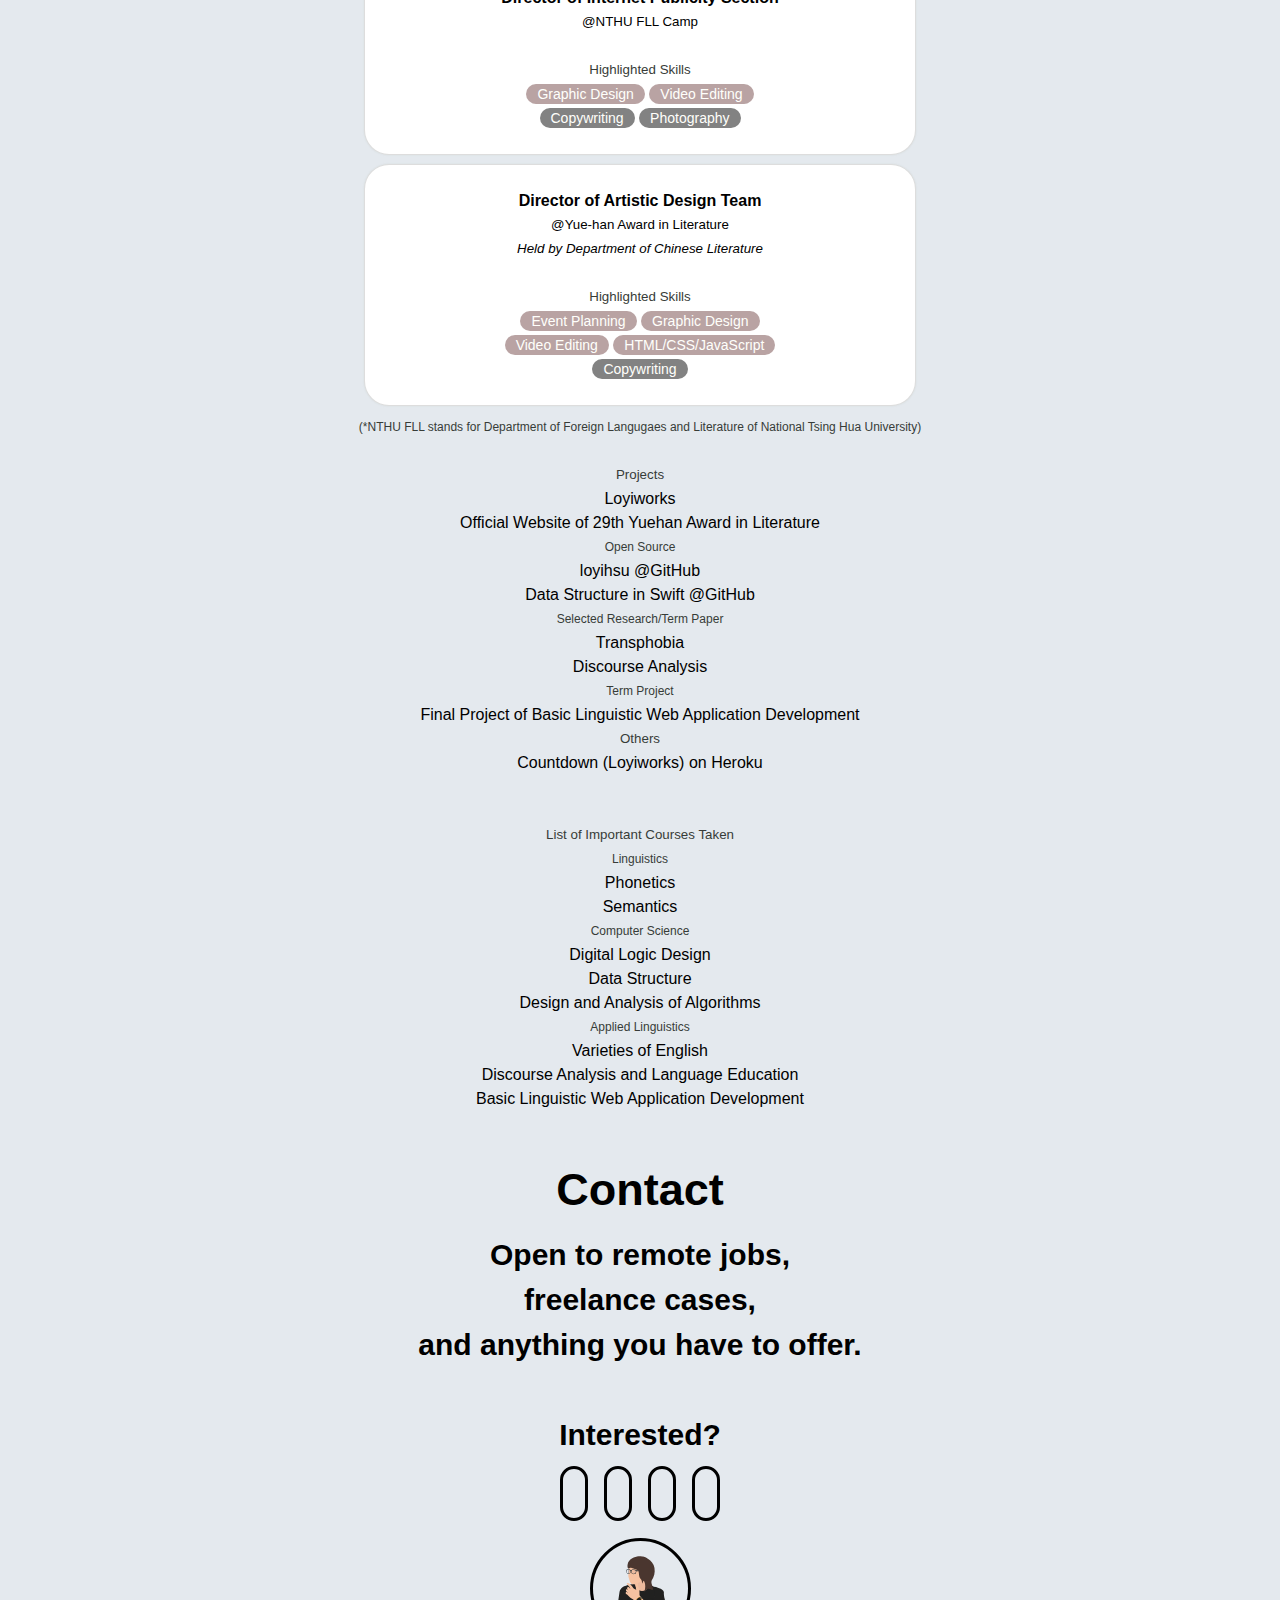
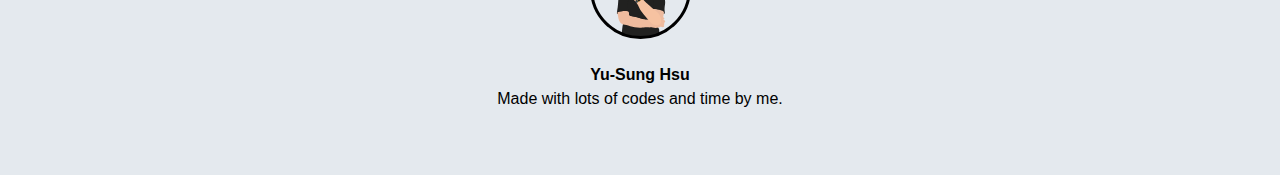
==== commit 51943e2e: "Image optimization and UI tweak." ====
--- a/construction/index.html
+++ b/construction/index.html
@@ -7,12 +7,12 @@
     <link rel="apple-touch-icon" sizes="180x180" href="img/icon.jpg">
 
     <meta property="og:title" content="Yu-Sung Hsu: Hi!">
-    <meta property="og:image" content="img/icon.jpg">
+    <meta property="og:image" content="img/preview.jpg">
     <meta property="og:description" content="The website that tells you about Yu-Sung Hsu (Loyi)." />
 
     <meta name="twitter:title" content="Yu-Sung Hsu: Hi!" />
     <meta name="twitter:description" content="The website that tells you about Yu-Sung Hsu (Loyi)." />
-    <meta name="twitter:image" content="img/icon.jpg" />
+    <meta name="twitter:image" content="img/preview.jpg" />
 
     <link rel="stylesheet" type="text/css" href="stylesheets/navbar.css">
     <link rel="stylesheet" type="text/css" href="stylesheets/main.css">
--- a/construction/stylesheets/main.css
+++ b/construction/stylesheets/main.css
@@ -1,6 +1,7 @@
 #hello {
     cursor: default;
-    max-width: 95%;
+    width: 95%;
+    max-width: 1300px;
     background: url(../img/bg.svg) no-repeat top right;
     margin: auto;
 
--- a/construction/stylesheets/expCard.css
+++ b/construction/stylesheets/expCard.css
@@ -26,13 +26,13 @@
 }
 
 .spCard {
-    transition: box-shadow 0.55s ease-in-out;
+    transition: box-shadow 0.4s ease-in-out;
 }
 
 .spCard .fa-link {
     padding-left: 6px;  
     display: inline-block;
-    transition: color 0.55s ease-in-out;
+    transition: color 0.4s ease-in-out;
 }
 
 .spCard:hover .fa-link {
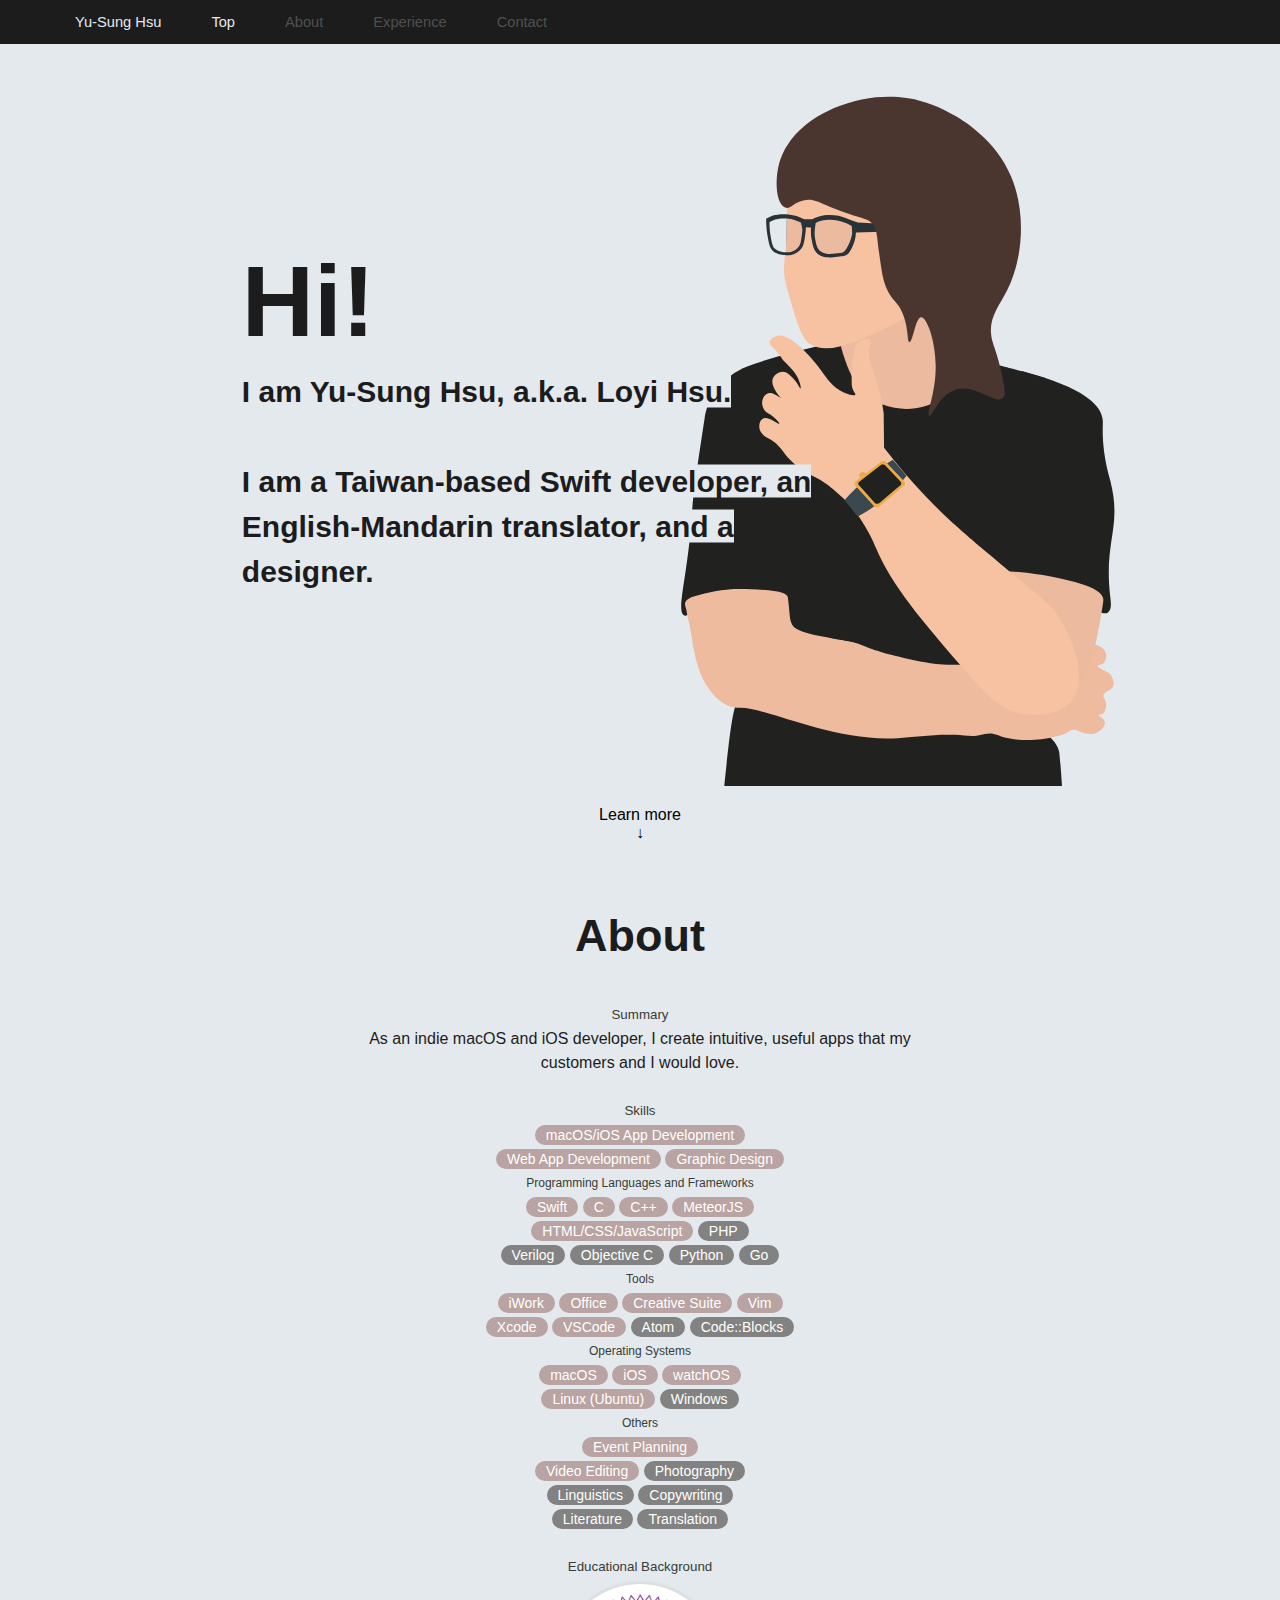
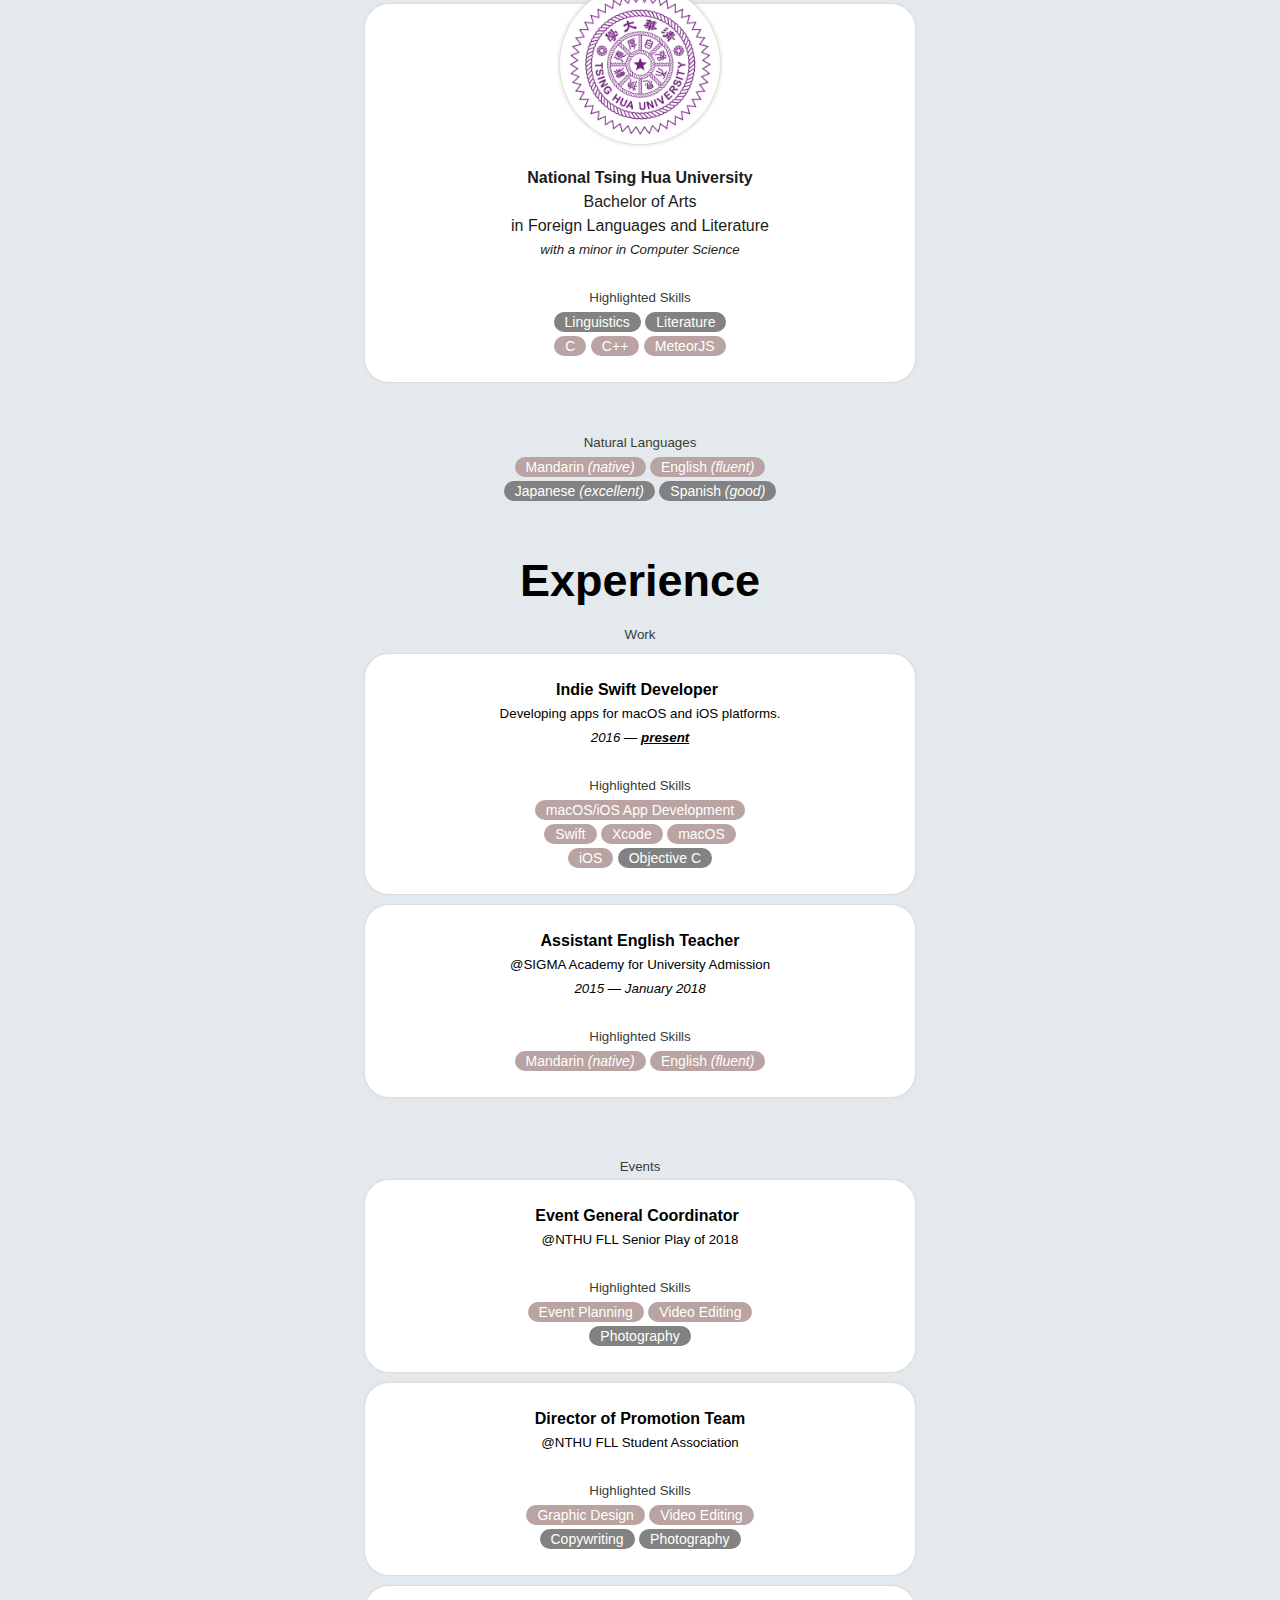
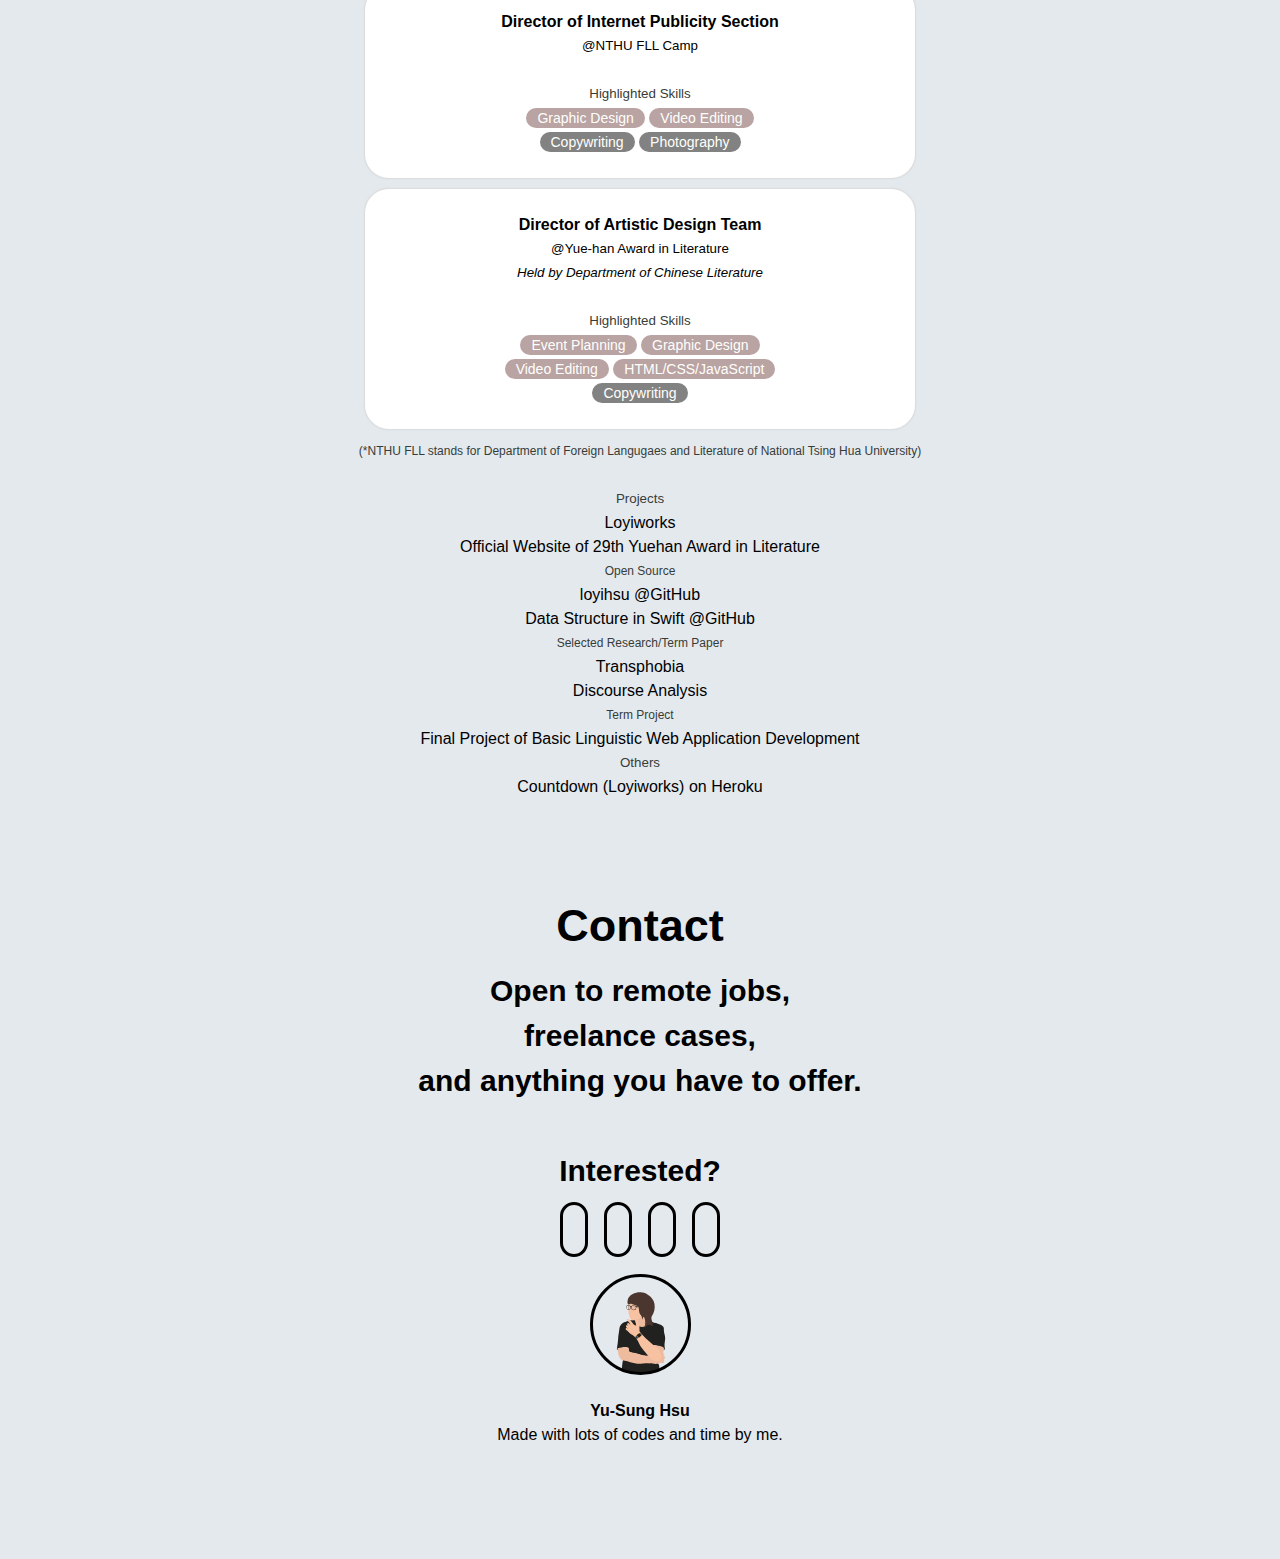
==== commit bd0cfe4a: "Code sorting." ====
--- a/construction/index.html
+++ b/construction/index.html
@@ -1,28 +1,26 @@
 <html>
 <head>
     <title>Yu-Sung Hsu: Hi!</title>
+    <link rel="apple-touch-icon" sizes="180x180" href="img/icon.jpg">
+    <!-- - Metadata -->
     <meta name="viewport" content="width=device-width, initial-scale=1.0, maximum-scale=1.0">
     <meta charset="UTF-8">
-
-    <link rel="apple-touch-icon" sizes="180x180" href="img/icon.jpg">
-
+    <!-- Social media-->
     <meta property="og:title" content="Yu-Sung Hsu: Hi!">
     <meta property="og:image" content="img/preview.jpg">
     <meta property="og:description" content="The website that tells you about Yu-Sung Hsu (Loyi)." />
-
     <meta name="twitter:title" content="Yu-Sung Hsu: Hi!" />
     <meta name="twitter:description" content="The website that tells you about Yu-Sung Hsu (Loyi)." />
     <meta name="twitter:image" content="img/preview.jpg" />
-
+    <!-- - Stylesheets-->
+    <!-- Custom -->
+    <link rel="stylesheet" type="text/css" href="stylesheets/cards.css">
+    <link rel="stylesheet" type="text/css" href="stylesheets/icons.css">
     <link rel="stylesheet" type="text/css" href="stylesheets/navbar.css">
-    <link rel="stylesheet" type="text/css" href="stylesheets/main.css">
-    <link rel="stylesheet" type="text/css" href="stylesheets/about.css">
-    <link rel="stylesheet" type="text/css" href="stylesheets/card.css">
-    <link rel="stylesheet" type="text/css" href="stylesheets/debug.css">
+    <link rel="stylesheet" type="text/css" href="stylesheets/site.css">
     <link rel="stylesheet" type="text/css" href="stylesheets/skills.css">
-    <link rel="stylesheet" type="text/css" href="stylesheets/expCard.css">
-    <link rel="stylesheet" type="text/css" href="stylesheets/contact.css">
-
+    <link rel="stylesheet" type="text/css" href="stylesheets/views.css">
+    <!-- Third Party -->
     <link rel="stylesheet" href="https://use.fontawesome.com/releases/v5.7.0/css/all.css" integrity="sha384-lZN37f5QGtY3VHgisS14W3ExzMWZxybE1SJSEsQp9S+oqd12jhcu+A56Ebc1zFSJ" crossorigin="anonymous">
 
     <script src="javascript/navbar.js"></script>
@@ -63,16 +61,16 @@
             As an indie macOS and iOS developer, I create intuitive, useful apps that my customers and I would love.
             <br><br>
             <div class="tab">Skills</div>
-                <span class="highlightSkills">macOS/iOS App Development</span><br>
-                <span class="highlightSkills">Web App Development</span> 
-                <span class="highlightSkills">Graphic Design</span><br>
+                <span class="skills highlighted">macOS/iOS App Development</span><br>
+                <span class="skills highlighted">Web App Development</span> 
+                <span class="skills highlighted">Graphic Design</span><br>
             <div class="tabbie">Programming Languages and Frameworks</div>
-                <span class="highlightSkills">Swift</span> 
-                <span class="highlightSkills">C</span> 
-                <span class="highlightSkills">C++</span> 
-                <span class="highlightSkills">MeteorJS</span>
-                <br>
-                <span class="highlightSkills">HTML/CSS/JavaScript</span> 
+                <span class="skills highlighted">Swift</span> 
+                <span class="skills highlighted">C</span> 
+                <span class="skills highlighted">C++</span> 
+                <span class="skills highlighted">MeteorJS</span>
+                <br>
+                <span class="skills highlighted">HTML/CSS/JavaScript</span> 
                 <span class="skills">PHP</span>
                 <br>
                 <span class="skills">Verilog</span> 
@@ -81,28 +79,28 @@
                 <span class="skills">Go</span>
                 
             <div class="tabbie">Tools</div>
-                <span class="highlightSkills">iWork</span> 
-                <span class="highlightSkills">Office</span> 
-                <span class="highlightSkills">Creative Suite</span> 
-                <span class="highlightSkills">Vim</span>
-            <br>
-                <span class="highlightSkills">Xcode</span> 
-                <span class="highlightSkills">VSCode</span> 
+                <span class="skills highlighted">iWork</span> 
+                <span class="skills highlighted">Office</span> 
+                <span class="skills highlighted">Creative Suite</span> 
+                <span class="skills highlighted">Vim</span>
+            <br>
+                <span class="skills highlighted">Xcode</span> 
+                <span class="skills highlighted">VSCode</span> 
                 <span class="skills">Atom</span> 
                 <span class="skills">Code::Blocks</span>
                 <br>
             <div class="tabbie">Operating Systems</div>
-                <span class="highlightSkills">macOS</span> 
-                <span class="highlightSkills">iOS</span> 
-                <span class="highlightSkills">watchOS</span>
-                <br>
-                <span class="highlightSkills">Linux (Ubuntu)</span> 
+                <span class="skills highlighted">macOS</span> 
+                <span class="skills highlighted">iOS</span> 
+                <span class="skills highlighted">watchOS</span>
+                <br>
+                <span class="skills highlighted">Linux (Ubuntu)</span> 
                 <span class="skills">Windows</span>
                 <br>
             <div class="tabbie">Others</div>
-                <span class="highlightSkills">Event Planning</span>
-                <br>
-                <span class="highlightSkills">Video Editing</span>
+                <span class="skills highlighted">Event Planning</span>
+                <br>
+                <span class="skills highlighted">Video Editing</span>
                 <span class="skills">Photography</span>
                 <br>
                 <span class="skills">Linguistics</span> 
@@ -123,15 +121,15 @@
             <span class="skills">Linguistics</span> 
             <span class="skills">Literature</span>
             <br>
-            <span class="highlightSkills">C</span> 
-            <span class="highlightSkills">C++</span>
-            <span class="highlightSkills">MeteorJS</span>
+            <span class="skills highlighted">C</span> 
+            <span class="skills highlighted">C++</span>
+            <span class="skills highlighted">MeteorJS</span>
             
         </div>
         <br><br>
         <div class="tab">Natural Languages</div>
-            <span class="highlightSkills">Mandarin <i>(native)</i></span> 
-            <span class="highlightSkills">English <i>(fluent)</i></span>
+            <span class="skills highlighted">Mandarin <i>(native)</i></span> 
+            <span class="skills highlighted">English <i>(fluent)</i></span>
             <br>
             <span class="skills">Japanese <i>(excellent)</i></span> 
             <span class="skills">Spanish <i>(good)</i></span>
@@ -143,74 +141,74 @@
         <div style="line-height:40%;">
             <br>
         </div>
-        <div class="expCard spCard">
+        <div class="excard sp">
             <b>Indie Swift Developer</b><i class="fas fa-link"></i><br>
             <div class="sub">Developing apps for macOS and iOS platforms.</div>
             <div class="sub"><i>2016 — <b><u>present</u></b></i></div>
             <br>
             <div class="tab">Highlighted Skills</div>
-            <span class="highlightSkills">macOS/iOS App Development</span><br>
-            <span class="highlightSkills">Swift</span> 
-            <span class="highlightSkills">Xcode</span>  
-            <span class="highlightSkills">macOS</span><br>
-            <span class="highlightSkills">iOS</span> 
+            <span class="skills highlighted">macOS/iOS App Development</span><br>
+            <span class="skills highlighted">Swift</span> 
+            <span class="skills highlighted">Xcode</span>  
+            <span class="skills highlighted">macOS</span><br>
+            <span class="skills highlighted">iOS</span> 
             <span class="skills">Objective C</span>
             <!--Link to my Product Page-->
         </div>
-        <div class="expCard">
+        <div class="excard">
             <b>Assistant English Teacher</b><i class="fas fa-link"></i><br>
             <div class="sub">@SIGMA Academy for University Admission</div>
             <div class="sub"><i>2015 — January 2018</i></div>
             <br>
             <div class="tab">Highlighted Skills</div>
-            <span class="highlightSkills">Mandarin <i>(native)</i></span> <span class="highlightSkills">English <i>(fluent)</i></span>
+            <span class="skills highlighted">Mandarin <i>(native)</i></span> <span class="skills highlighted">English <i>(fluent)</i></span>
         </div>
         <br><br>
         
         <span class="tab">Events</span><br>
         <!--Draft-->
-        <div class="expCard spCard">
+        <div class="excard sp">
             <b>Event General Coordinator</b><i class="fas fa-link"></i><br>
             <div class="sub">@NTHU FLL Senior Play of 2018</div>
             <br>
             <div class="tab">Highlighted Skills</div>
-            <span class="highlightSkills">Event Planning</span> 
-            <span class="highlightSkills">Video Editing</span> 
+            <span class="skills highlighted">Event Planning</span> 
+            <span class="skills highlighted">Video Editing</span><br>
             <span class="skills">Photography</span> 
         </div>
-        <div class="expCard">
+        <div class="excard">
             <b>Director of Promotion Team</b><i class="fas fa-link"></i><br>
             <div class="sub">@NTHU FLL Student Association</div>
             <br>
             <div class="tab">Highlighted Skills</div>
-            <span class="highlightSkills">Graphic Design</span> 
-            <span class="highlightSkills">Video Editing</span>
+            <span class="skills highlighted">Graphic Design</span> 
+            <span class="skills highlighted">Video Editing</span>
             <br>
             <span class="skills">Copywriting</span> 
             <span class="skills">Photography</span> 
         </div>
-        <div class="expCard">
+        <div class="excard">
             <b>Director of Internet Publicity Section</b><i class="fas fa-link"></i><br>
             <div class="sub">@NTHU FLL Camp</div>
             <br>
             <div class="tab">Highlighted Skills</div>
-            <span class="highlightSkills">Graphic Design</span>  
-            <span class="highlightSkills">Video Editing</span> 
+            <span class="skills highlighted">Graphic Design</span>  
+            <span class="skills highlighted">Video Editing</span> 
             <br>
             <span class="skills">Copywriting</span> 
             <span class="skills">Photography</span>
         </div>
-        <div class="expCard">
+        <div class="excard">
             <b>Director of Artistic Design Team</b><i class="fas fa-link"></i><br>
             <div class="sub">@Yue-han Award in Literature</div>
             <div class="sub"><i>Held by Department of Chinese Literature</i></div>
             <br>
             <div class="tab">Highlighted Skills</div>
-            <span class="highlightSkills">Event Planning</span> 
-            <span class="highlightSkills">Graphic Design</span>
-            <br>
-            <span class="highlightSkills">Video Editing</span> 
-            <span class="highlightSkills">HTML/CSS/JavaScript</span><br>
+            <span class="skills highlighted">Event Planning</span> 
+            <span class="skills highlighted">Graphic Design</span>
+            <br>
+            <span class="skills highlighted">Video Editing</span> 
+            <span class="skills highlighted">HTML/CSS/JavaScript</span><br>
             <span class="skills">Copywriting</span>
         </div>
         <span class="tabbie">(*NTHU FLL stands for Department of Foreign Langugaes and Literature of National Tsing Hua University)</span>
@@ -231,7 +229,7 @@
         Countdown (Loyiworks) on Heroku<br>
         <br><br>
         
-        <span class="tab">List of Important Courses Taken</span><br>
+        <!--<span class="tab">List of Important Courses Taken</span><br>
         <span class="tabbie">Linguistics</span><br>
         Phonetics<br>
         Semantics<br>
@@ -242,7 +240,7 @@
         <span class="tabbie">Applied Linguistics</span><br>
         Varieties of English<br>
         Discourse Analysis and Language Education<br>
-        Basic Linguistic Web Application Development<br>
+        Basic Linguistic Web Application Development<br>-->
     </div>
     <br><br>
     <div id="contacts" class="container">
@@ -251,17 +249,16 @@
 
         <a href="https://www.instagram.com/loyiworks/"><i class="fab fa-instagram twink-contact"></i></a> 
         <a href="https://twitter.com/loyihsu"><i class="fab fa-twitter twink-contact"></i></a> 
-        <a href="https://www.linkedin.com/in/yu-sung-hsu-14977bb6/"><i class="fab fa-linkedin twink-contact"></i></a> 
+        <a href="https://www.linkedin.com/in/yu-sung-hsu-14977bb6/"><i class="fab fa-linkedin-in twink-contact"></i></i></a> 
         <a href="mailto:loyiworks@gmail.com"><i class="far fa-envelope twink-contact"></i></a>
-    </div>
-    <div id="info" class="container" style="padding: 32px;">
-        <div id="ic-site"></div>
-        <br>
-        <b>Yu-Sung Hsu</b><br>
-        Made with lots of codes and time by me.
-        <!--Links to social media.-->
-        <br><br>
-    </div>
-
+
+        <div id="info" class="container" style="padding: 32px;">
+            <div id="ic-site"></div>
+            <br>
+            <b>Yu-Sung Hsu</b><br>
+            Made with lots of codes and time by me.<br><br>
+            <br><br>
+        </div>
+    </div>
 </body>
 </html>
--- a/construction/stylesheets/cards.css
+++ b/construction/stylesheets/cards.css
@@ -0,0 +1,80 @@
+/* Experience Card */
+
+.excard {
+    cursor: default;
+    width: auto;
+    max-width: 550px;
+    background-color: white;
+    text-align: center;
+    margin: auto;
+    border-radius: 25px;
+
+    border: 1px solid rgba(120, 120, 120, 0.25);
+    box-shadow: 0 0 1px 1px rgba(189, 192, 186, 0.1);
+
+    margin-bottom: 9px;
+
+    padding-top: 24px;
+    padding-bottom: 24px;
+}
+
+.excard .fa-link {
+    display: none;
+}
+
+.excard.sp:hover {
+    cursor: pointer;
+    box-shadow: 0 0 1px 1px goldenrod;
+}
+
+.excard.sp {
+    transition: box-shadow 0.4s ease-in-out;
+}
+
+.excard.sp .fa-link {
+    padding-left: 6px;  
+    display: inline-block;
+    transition: color 0.4s ease-in-out;
+}
+
+.excard.sp:hover .fa-link {
+    color: goldenrod;
+}
+
+/* Educational Cards */
+
+.card {
+    width: auto;
+    max-width: 550px;
+    background-color: white;
+    text-align: center;
+    margin: auto;
+    border-radius: 25px;
+
+    border: 1px solid rgba(120, 120, 120, 0.25);
+    box-shadow: 0 0 1px 1px rgba(189, 192, 186, 0.1);
+    
+    padding-bottom: 24px;
+}
+
+.card #logo:hover {
+    box-shadow: 0 0 2px 2px rgba(127, 16, 132, 0.4);
+}
+
+.card #logo {
+    width: 150px;
+    height: auto;
+    
+    border-radius: 150px;
+    
+    border: 1px solid rgba(120, 120, 120, 0.25);
+    box-shadow: 0 0 2px 2px rgba(189, 192, 186, 0.2);
+
+    padding: 5px;
+    background-color:white;
+
+    position: relative;
+    top: -21px;
+
+    transition: box-shadow 0.55s ease-in-out;
+}--- a/construction/stylesheets/icons.css
+++ b/construction/stylesheets/icons.css
@@ -0,0 +1,66 @@
+/* Site Icon */
+
+#ic-site {
+     width: 95px;
+    height: 95px;
+
+    margin: auto;
+
+    border-radius: 100px;
+    border: 3.5px solid black;
+
+    background: url(../img/ic.svg) no-repeat;
+    background-size: 100% 100%;
+
+    transition: all 0.25s ease-in-out;
+}
+
+#ic-site:hover {
+    background-color: gold;
+    border-color: gold;
+    box-shadow: 0 0 5px 5px rgba(255, 183, 0, 0.4);
+}
+
+/* Tiny Icon */
+
+#ic-tiny {
+    width: 250px;
+    height: 250px;
+    
+    position: relative;
+    margin: auto;
+    transform: translateY(-30%);
+
+    border-radius: 300px;
+    border: 10px solid black;
+
+    background: url(../img/ic.svg) no-repeat;
+    background-size: 100% 100%;
+    
+    display: none;
+}
+
+/* Responsive */
+
+@media screen and (max-width: 768px), screen and (max-height: 700px) {
+    #ic-tiny {
+        display: block;
+    }
+}
+
+@media screen and (max-height:768px) {
+    #ic-tiny {
+        width: 175px;
+       height: 175px;
+
+       border: 7px solid black;
+    }
+}
+
+@media screen and (max-width:400px), screen and (max-height: 543px) {
+    #ic-tiny {
+        display: none;
+    }
+}
+
+
--- a/construction/stylesheets/navbar.css
+++ b/construction/stylesheets/navbar.css
@@ -49,18 +49,6 @@
     color: var(--itemtextActive);
 }
 
-
-body {
-    font-family: sans-serif;
-    background-color: var(--itemtextActive);
-
-    -webkit-transition: background-color 0.5s linear;
-    transition: background-color 0.5s linear;
-
-    -webkit-user-select: none;
-    user-select: none;
-}
-
 #icbar {
     display: none;
 }
--- a/construction/stylesheets/site.css
+++ b/construction/stylesheets/site.css
@@ -0,0 +1,47 @@
+/* Basics */
+
+h1 {
+    font-size: 45px;
+    text-align: center;
+}
+
+h2 {
+    font-size: 30px;
+    text-emphasis: center;
+    line-height: 150%;
+}
+
+body {
+    font-family: sans-serif;
+    background-color: var(--itemtextActive);
+
+    -webkit-transition: background-color 0.5s linear;
+    transition: background-color 0.5s linear;
+
+    -webkit-user-select: none;
+    user-select: none;
+}
+
+/* Elements */
+
+.sub {
+    font-size: 10pt;
+}
+
+.container {
+    margin: auto;
+    width: auto;
+    text-align: center;
+    max-width: 610px;
+    line-height: 150%;
+}
+
+.tab {
+    color: #373C38;
+    font-size: 10pt;
+}
+
+.tabbie {
+    color: #373C38;
+    font-size: 9pt;
+}--- a/construction/stylesheets/skills.css
+++ b/construction/stylesheets/skills.css
@@ -1,20 +1,4 @@
-.tab {
-    color: #373C38;
-    font-size: 10pt;
-}
-
-.tabbie {
-    color: #373C38;
-    font-size: 9pt;
-}
-
-.highlightSkills {
-    background-color: #b9a3a3;
-    color: #FFFFFB;
-    border-radius: 25px;
-    font-size: 10.5pt;
-    padding: 2px 11px;
-}
+/* Skills */
 
 .skills {
     background-color: #828282;
@@ -24,25 +8,7 @@
     padding: 2px 11px;
 }
 
-@media screen and (max-width: 768px) {
-    ul li {float: none;}
-    li a.title {
-        padding: 14px 25px;
-        pointer-events: all;
-    }
-    #menu {
-        display: none;
-    }
-    #icbar {
-        display: block;
-    }
+.skills.highlighted {
+    background-color: #b9a3a3;
+}
 
-    .pool {
-        line-height: 175%;
-     }
-     .col {
-         float: none;
-         width: 100%;
-     }
-
-}--- a/construction/stylesheets/views.css
+++ b/construction/stylesheets/views.css
@@ -0,0 +1,148 @@
+/* Hello View */
+
+#hello {
+    cursor: default;
+    width: 95%;
+    max-width: 1300px;
+    background: url(../img/bg.svg) no-repeat top right;
+    margin: auto;
+
+    color: #1C1C1C;
+    width: auto;
+    height: 88%;
+
+    line-height: 150%;
+
+    text-align: left;
+    font-weight: bold;
+    font-size: 30px;
+}
+
+#hi {
+    font-size: 100px;
+}
+
+#hiMsg {
+    background-color: #e4e9ee;
+    
+    transition: all 0.55s ease-in-out;
+    -webkit-transition: all 0.55s ease-in-out;
+    
+    transition-property: text-shadow, color;
+    -webkit-transition-property: text-shadow, color;
+}
+
+#hiMsg:hover {  
+    color: gold;
+    text-shadow: 0 0 20px goldenrod,
+                 0 0 30px white,
+                 0 0 40px gold,
+                 0 0 60px white;
+}
+
+#otherMsg {
+    background-color: #e4e9ee;
+}
+
+#helloMsg {
+    max-width: 600px;
+    width: auto;
+    position: relative;
+    top: 55%;
+    left: 18.5%;
+    transform: translateY(-50%);
+}
+
+#swipe {
+    cursor: default;
+
+    text-align: center;
+    font-size: 12pt;
+    height:10%;
+    padding-top: 20px; 
+
+    -webkit-transition: opacity 0.5s ease-in-out;
+    transition: opacity 0.5s ease-in-out;
+}
+
+/* Responsive */
+
+@media screen and (max-height:543px) {
+    #hi {
+        font-size: 60px;
+    }
+    #hello {
+        font-size: 20px;
+    }
+    #helloMsg {
+        transform: translateY(-40%);
+    }
+    #swipe {
+        padding-top: 0; 
+    }
+}
+
+@media screen and (max-width: 768px), screen and (max-height: 700px) {    
+    #hello {
+        width: 100%;
+        text-align: center;
+        font-size: 25px;
+        background: none;
+    }
+
+    #hi {
+        font-size: 90px;
+    }
+
+    #helloMsg {
+        width:90%;
+        position:relative;
+        margin: auto;
+        top: 55%;
+        left: 0%;
+        transform: translateY(-45%);
+    }
+}
+
+/* About View */
+#about {
+    color: #1C1C1C;
+}
+
+/* Contact View */
+.twink-contact {
+    font-size:24px;
+
+    padding: 11px;
+    margin: 8px;
+    
+    border: 3px solid black;
+    border-radius: 100px;
+
+    cursor: pointer;
+
+    transition: all 0.55s ease-in-out;
+    -webkit-transition: all 0.55s ease-in-out;
+}
+
+.twink-contact:hover {
+    /*opacity: 0.35;*/
+
+    background-color: black;
+    color: white;
+}
+
+#contacts a {
+    text-decoration: none;
+    color: black;
+}
+
+#contacts a:hover {
+    text-decoration: none;
+    color: black;
+}
+
+#contacts a:visited {
+    text-decoration: none;
+    color: black;
+}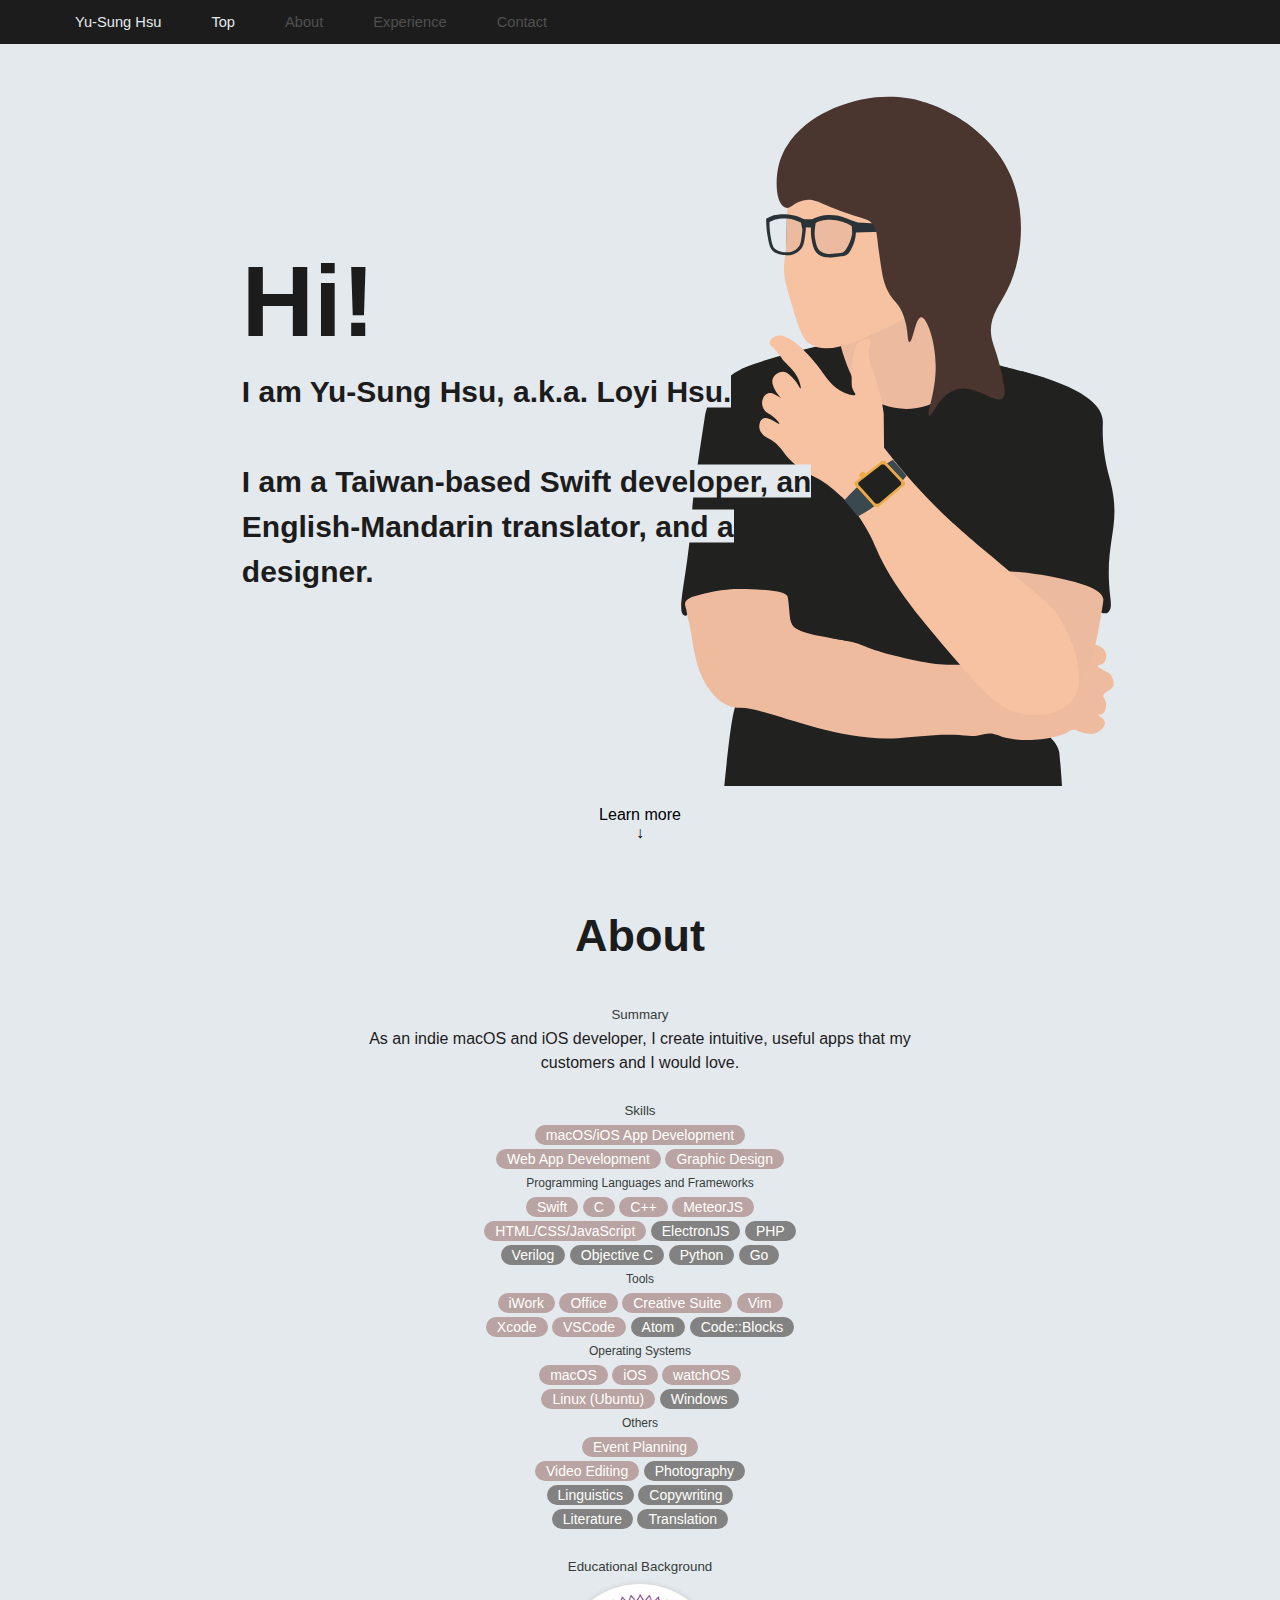
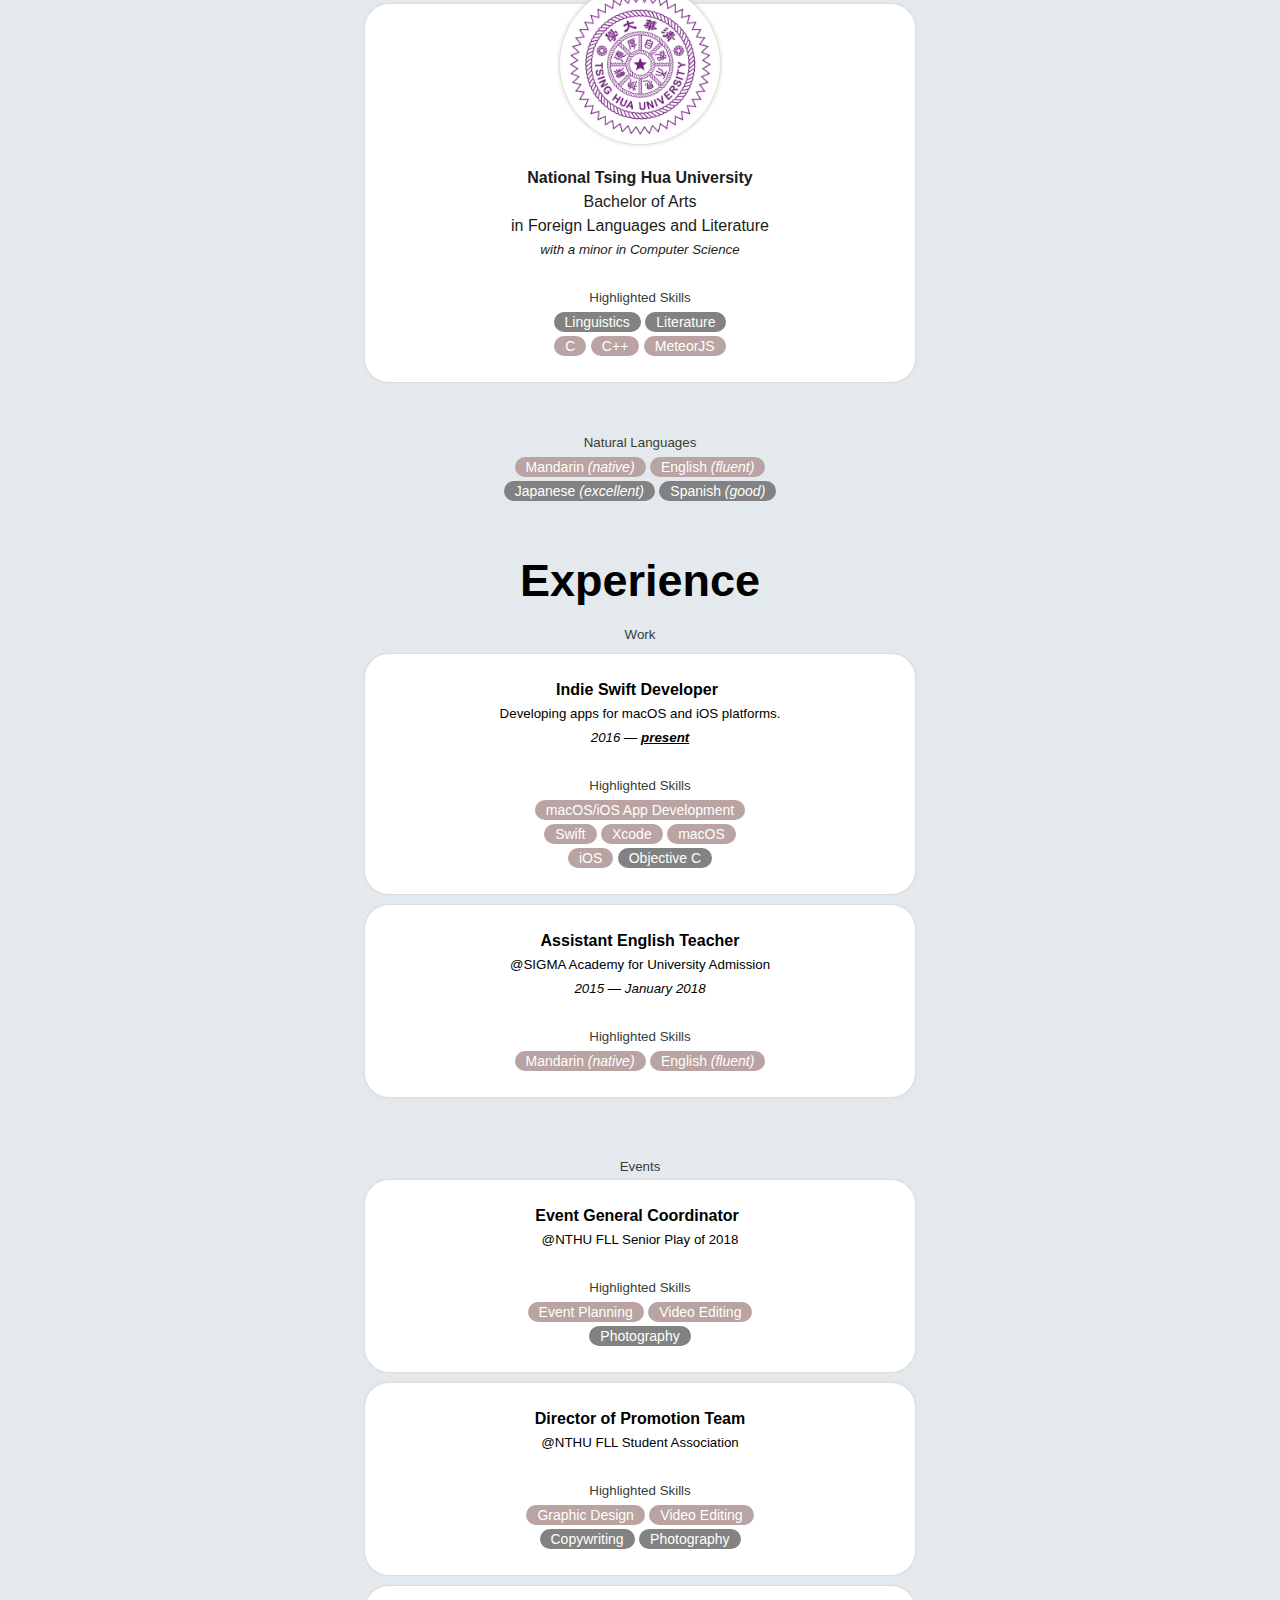
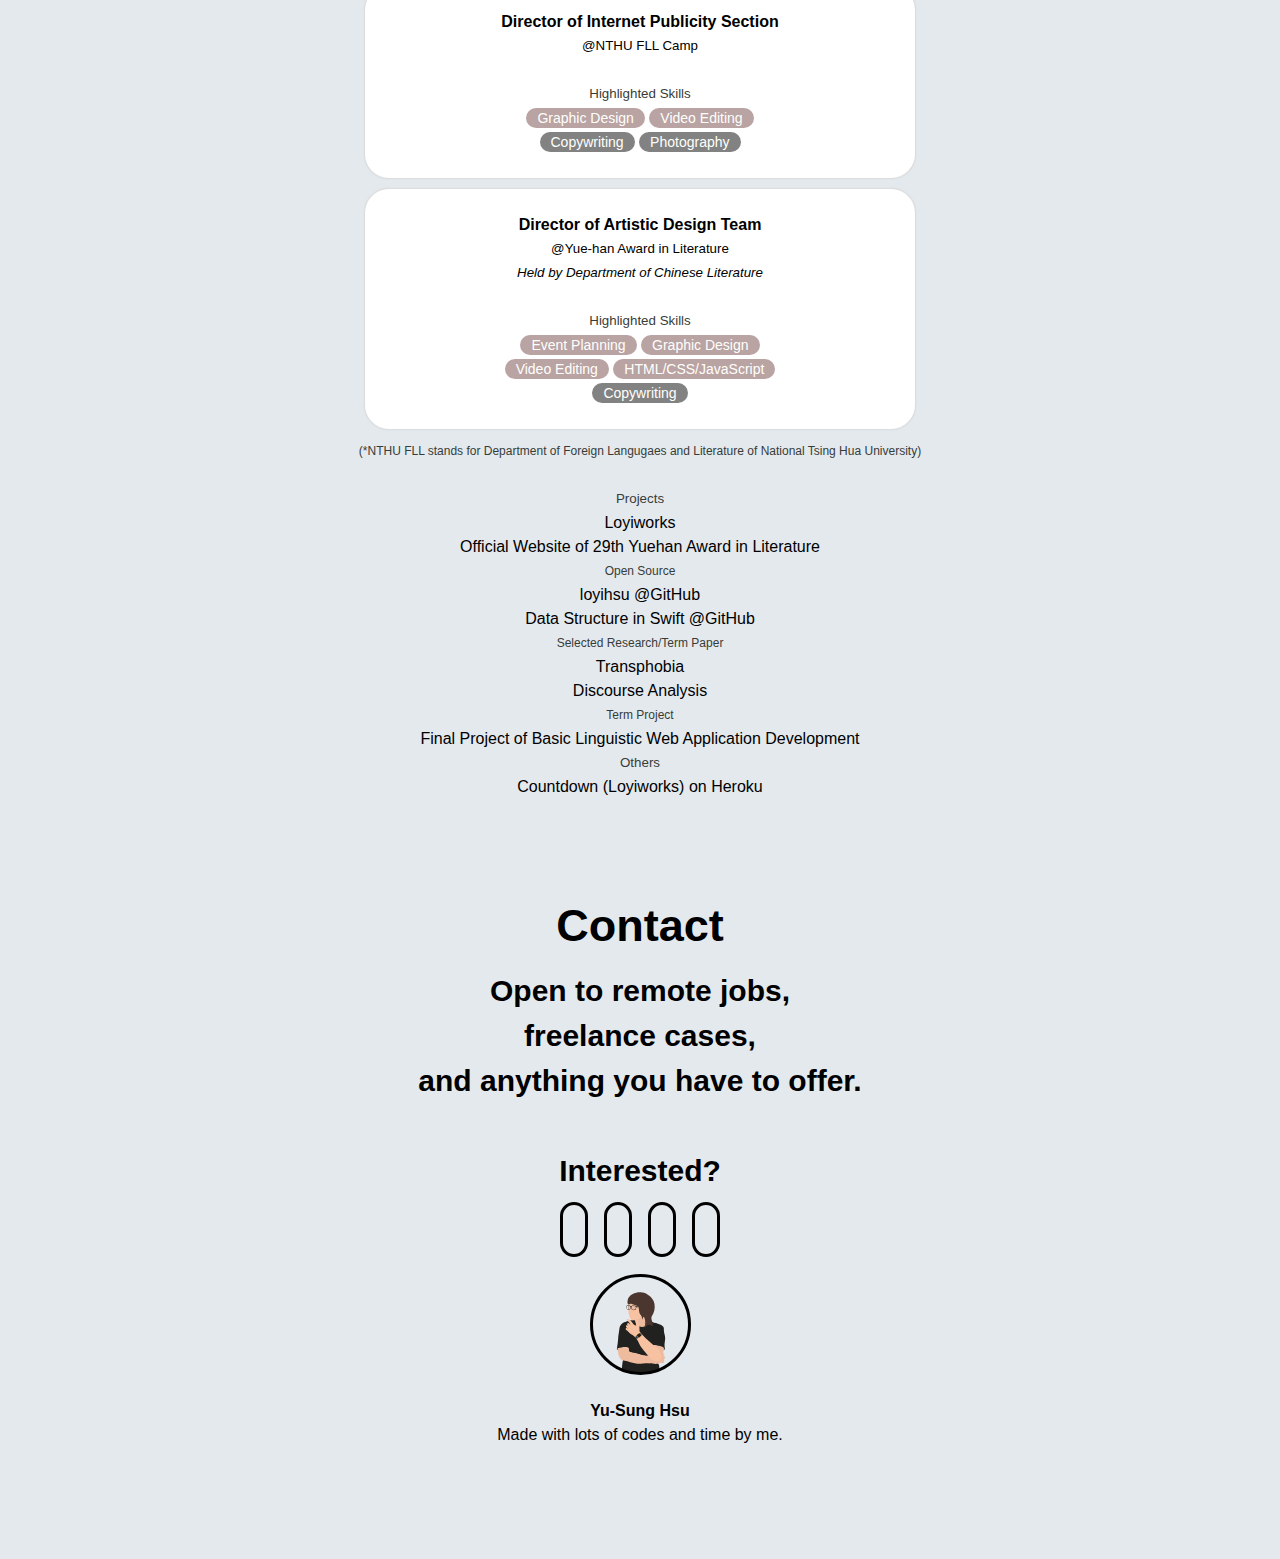
==== commit 09e4b197: "HTML cleanup." ====
--- a/construction/index.html
+++ b/construction/index.html
@@ -60,54 +60,60 @@
             <div class="tab">Summary</div>
             As an indie macOS and iOS developer, I create intuitive, useful apps that my customers and I would love.
             <br><br>
+            
             <div class="tab">Skills</div>
-                <span class="skills highlighted">macOS/iOS App Development</span><br>
-                <span class="skills highlighted">Web App Development</span> 
-                <span class="skills highlighted">Graphic Design</span><br>
+            <span class="skills highlighted">macOS/iOS App Development</span><br>
+            <span class="skills highlighted">Web App Development</span> 
+            <span class="skills highlighted">Graphic Design</span><br>
+
             <div class="tabbie">Programming Languages and Frameworks</div>
-                <span class="skills highlighted">Swift</span> 
-                <span class="skills highlighted">C</span> 
-                <span class="skills highlighted">C++</span> 
-                <span class="skills highlighted">MeteorJS</span>
-                <br>
-                <span class="skills highlighted">HTML/CSS/JavaScript</span> 
-                <span class="skills">PHP</span>
-                <br>
-                <span class="skills">Verilog</span> 
-                <span class="skills">Objective C</span> 
-                <span class="skills">Python</span> 
-                <span class="skills">Go</span>
-                
+            <span class="skills highlighted">Swift</span> 
+            <span class="skills highlighted">C</span> 
+            <span class="skills highlighted">C++</span> 
+            <span class="skills highlighted">MeteorJS</span>
+            <br>
+            <span class="skills highlighted">HTML/CSS/JavaScript</span> 
+            <span class="skills">ElectronJS</span>
+            <span class="skills">PHP</span>
+            <br>
+            <span class="skills">Verilog</span> 
+            <span class="skills">Objective C</span> 
+            <span class="skills">Python</span> 
+            <span class="skills">Go</span>
+            
             <div class="tabbie">Tools</div>
-                <span class="skills highlighted">iWork</span> 
-                <span class="skills highlighted">Office</span> 
-                <span class="skills highlighted">Creative Suite</span> 
-                <span class="skills highlighted">Vim</span>
-            <br>
-                <span class="skills highlighted">Xcode</span> 
-                <span class="skills highlighted">VSCode</span> 
-                <span class="skills">Atom</span> 
-                <span class="skills">Code::Blocks</span>
-                <br>
+            <span class="skills highlighted">iWork</span> 
+            <span class="skills highlighted">Office</span> 
+            <span class="skills highlighted">Creative Suite</span> 
+            <span class="skills highlighted">Vim</span>
+            <br>
+            <span class="skills highlighted">Xcode</span> 
+            <span class="skills highlighted">VSCode</span> 
+            <span class="skills">Atom</span> 
+            <span class="skills">Code::Blocks</span>
+            <br>
+            
             <div class="tabbie">Operating Systems</div>
-                <span class="skills highlighted">macOS</span> 
-                <span class="skills highlighted">iOS</span> 
-                <span class="skills highlighted">watchOS</span>
-                <br>
-                <span class="skills highlighted">Linux (Ubuntu)</span> 
-                <span class="skills">Windows</span>
-                <br>
+            <span class="skills highlighted">macOS</span> 
+            <span class="skills highlighted">iOS</span> 
+            <span class="skills highlighted">watchOS</span>
+            <br>
+            <span class="skills highlighted">Linux (Ubuntu)</span> 
+            <span class="skills">Windows</span>
+            <br>
+            
             <div class="tabbie">Others</div>
-                <span class="skills highlighted">Event Planning</span>
-                <br>
-                <span class="skills highlighted">Video Editing</span>
-                <span class="skills">Photography</span>
-                <br>
-                <span class="skills">Linguistics</span> 
-                <span class="skills">Copywriting</span>
-                <br>
-                <span class="skills">Literature</span> 
-                <span class="skills">Translation</span>
+            <span class="skills highlighted">Event Planning</span>
+            <br>
+            <span class="skills highlighted">Video Editing</span>
+            <span class="skills">Photography</span>
+            <br>
+            <span class="skills">Linguistics</span> 
+            <span class="skills">Copywriting</span>
+            <br>
+            <span class="skills">Literature</span> 
+            <span class="skills">Translation</span>
+
         <br><br>
         <div class="tab">Educational Background</div>
         <br>
@@ -228,19 +234,6 @@
         <span class="tab">Others</span><br>
         Countdown (Loyiworks) on Heroku<br>
         <br><br>
-        
-        <!--<span class="tab">List of Important Courses Taken</span><br>
-        <span class="tabbie">Linguistics</span><br>
-        Phonetics<br>
-        Semantics<br>
-        <span class="tabbie">Computer Science</span><br>
-        Digital Logic Design<br>
-        Data Structure<br>
-        Design and Analysis of Algorithms<br>
-        <span class="tabbie">Applied Linguistics</span><br>
-        Varieties of English<br>
-        Discourse Analysis and Language Education<br>
-        Basic Linguistic Web Application Development<br>-->
     </div>
     <br><br>
     <div id="contacts" class="container">
--- a/construction/stylesheets/views.css
+++ b/construction/stylesheets/views.css
@@ -112,6 +112,8 @@
 /* Contact View */
 .twink-contact {
     font-size:24px;
+    width: 24px;
+    height:24px;
 
     padding: 11px;
     margin: 8px;
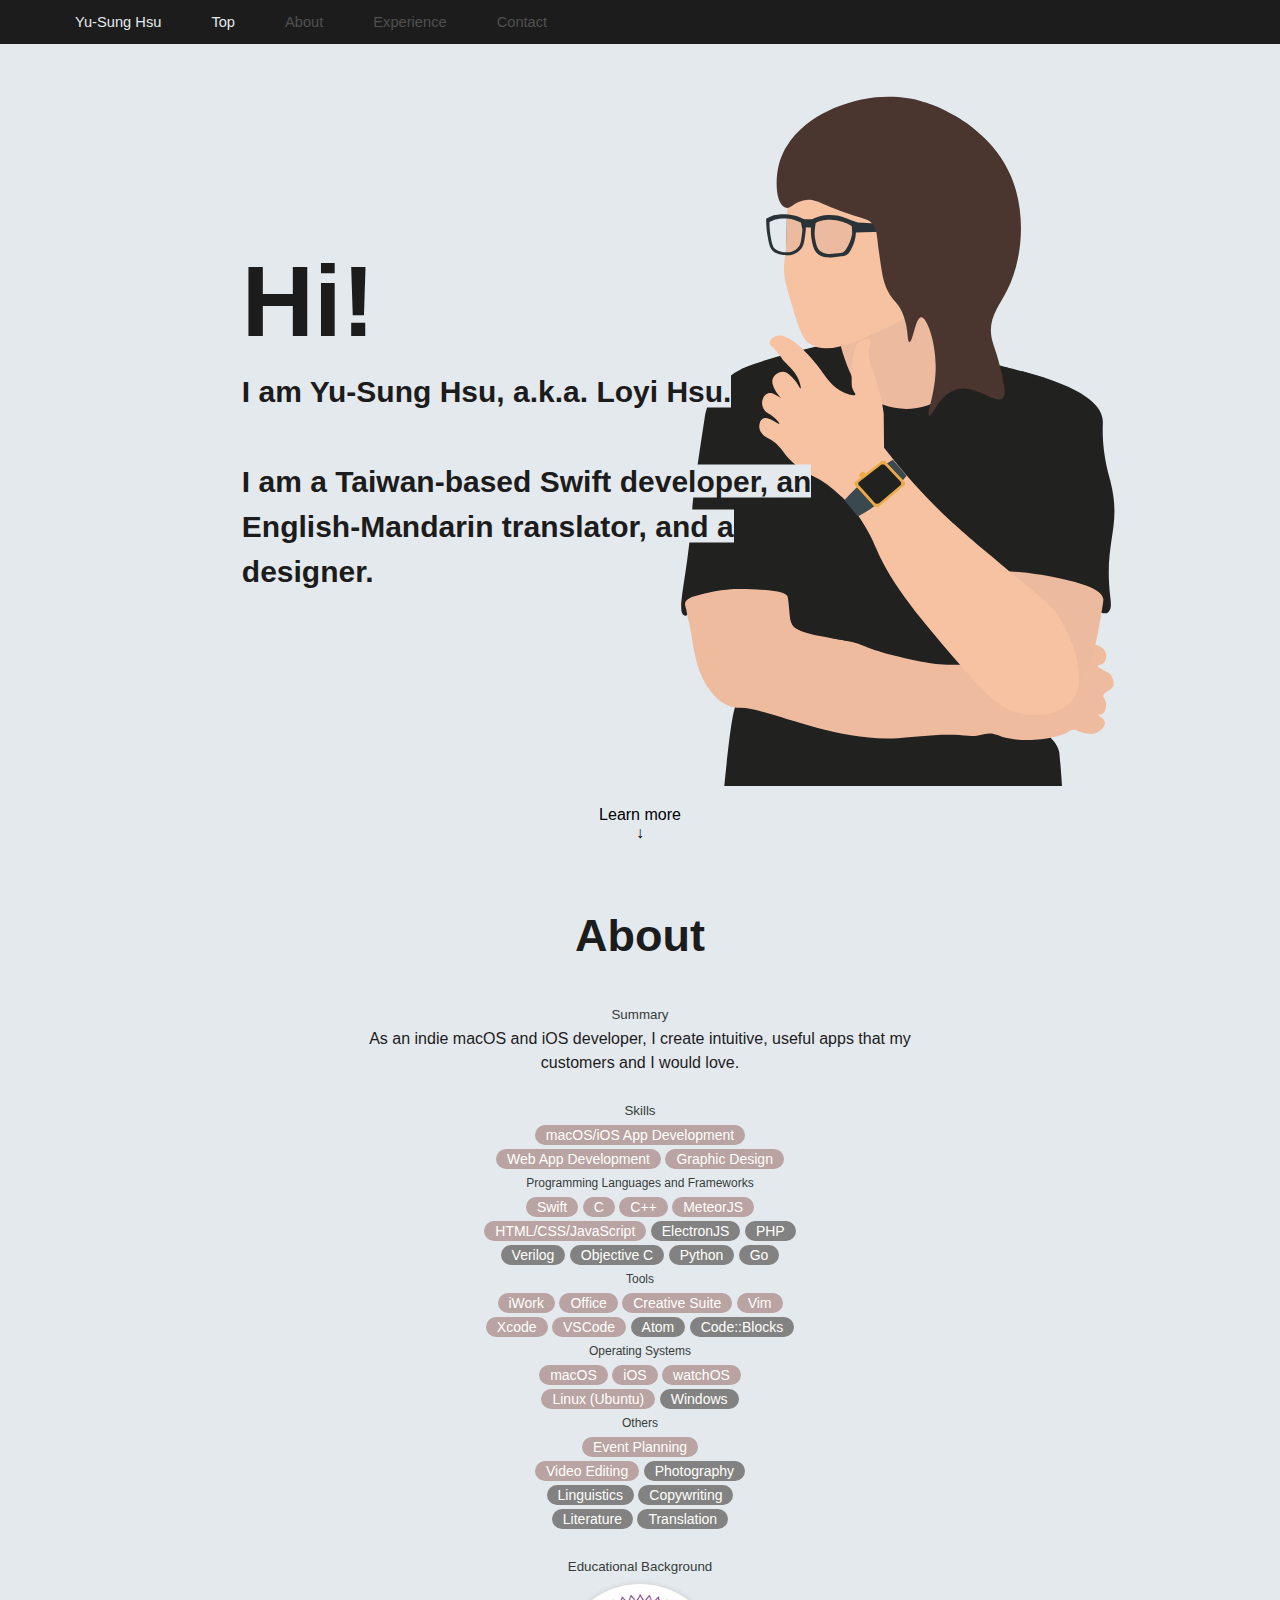
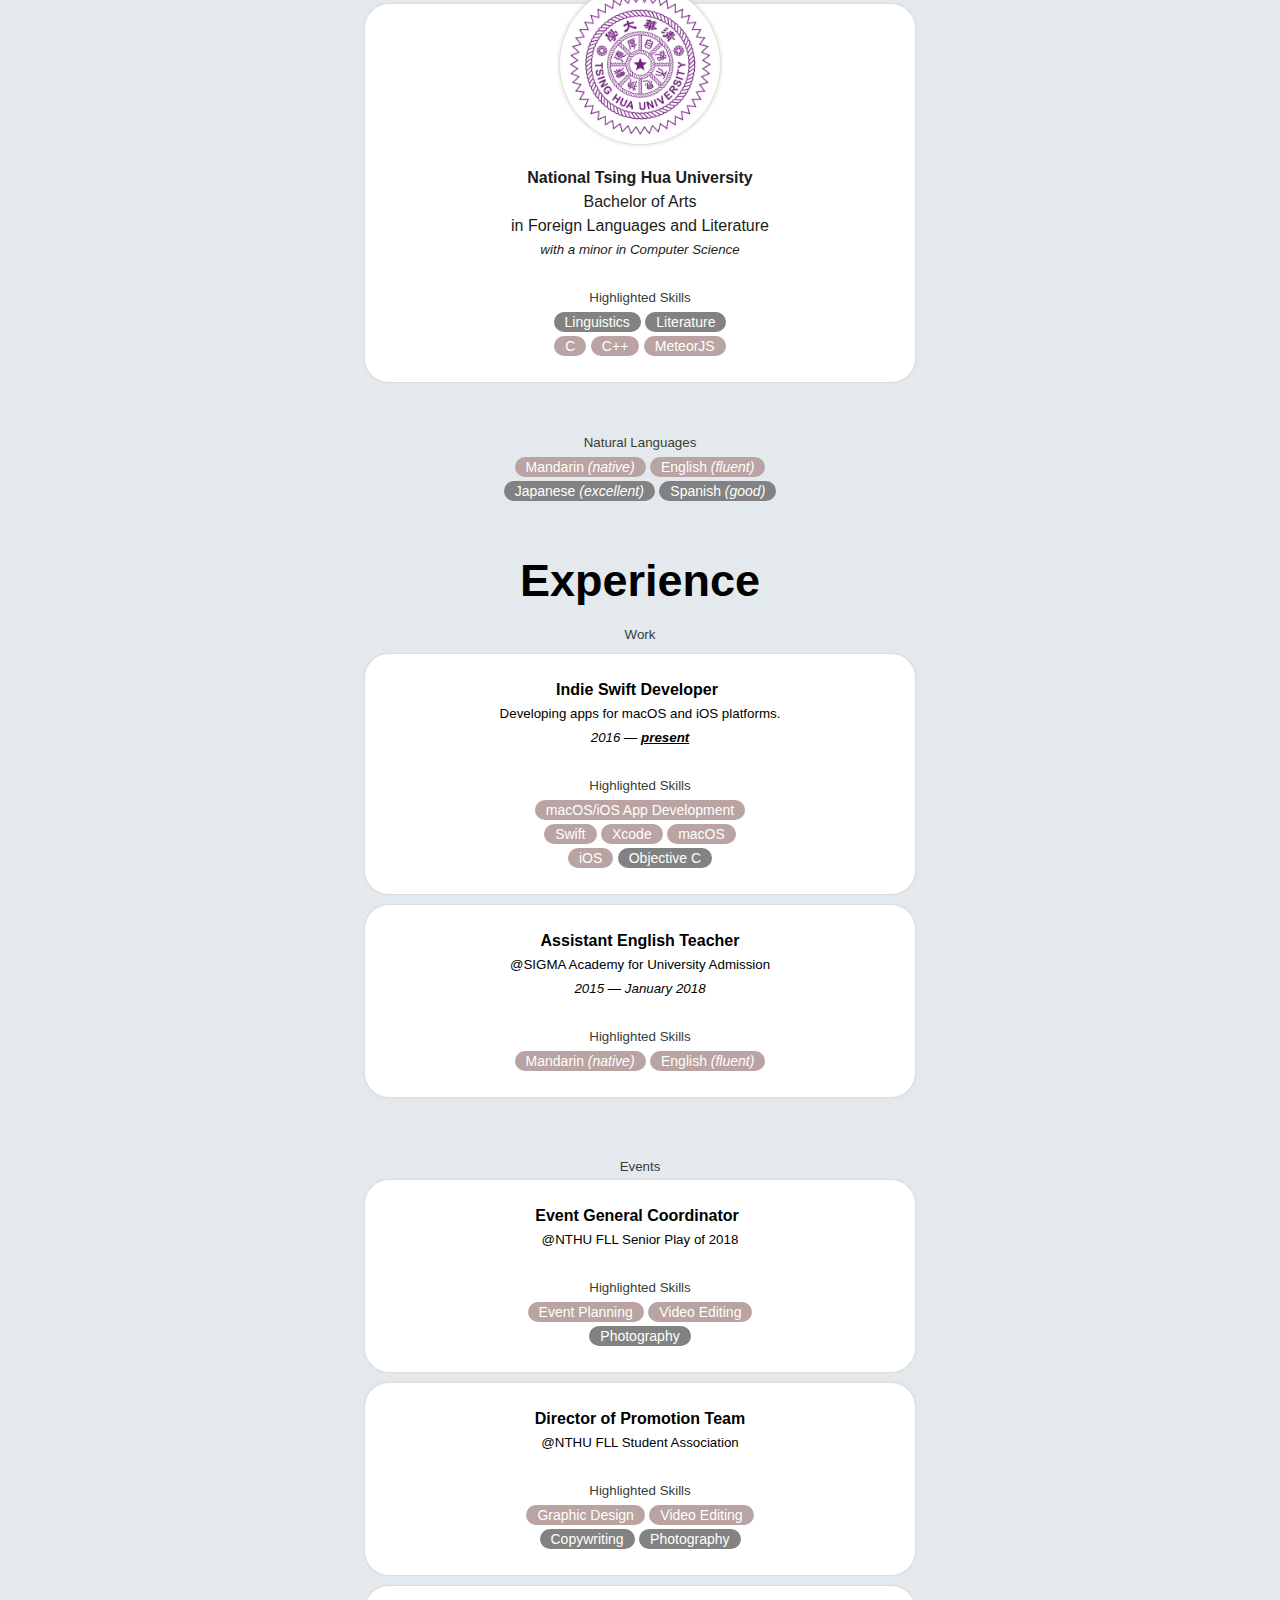
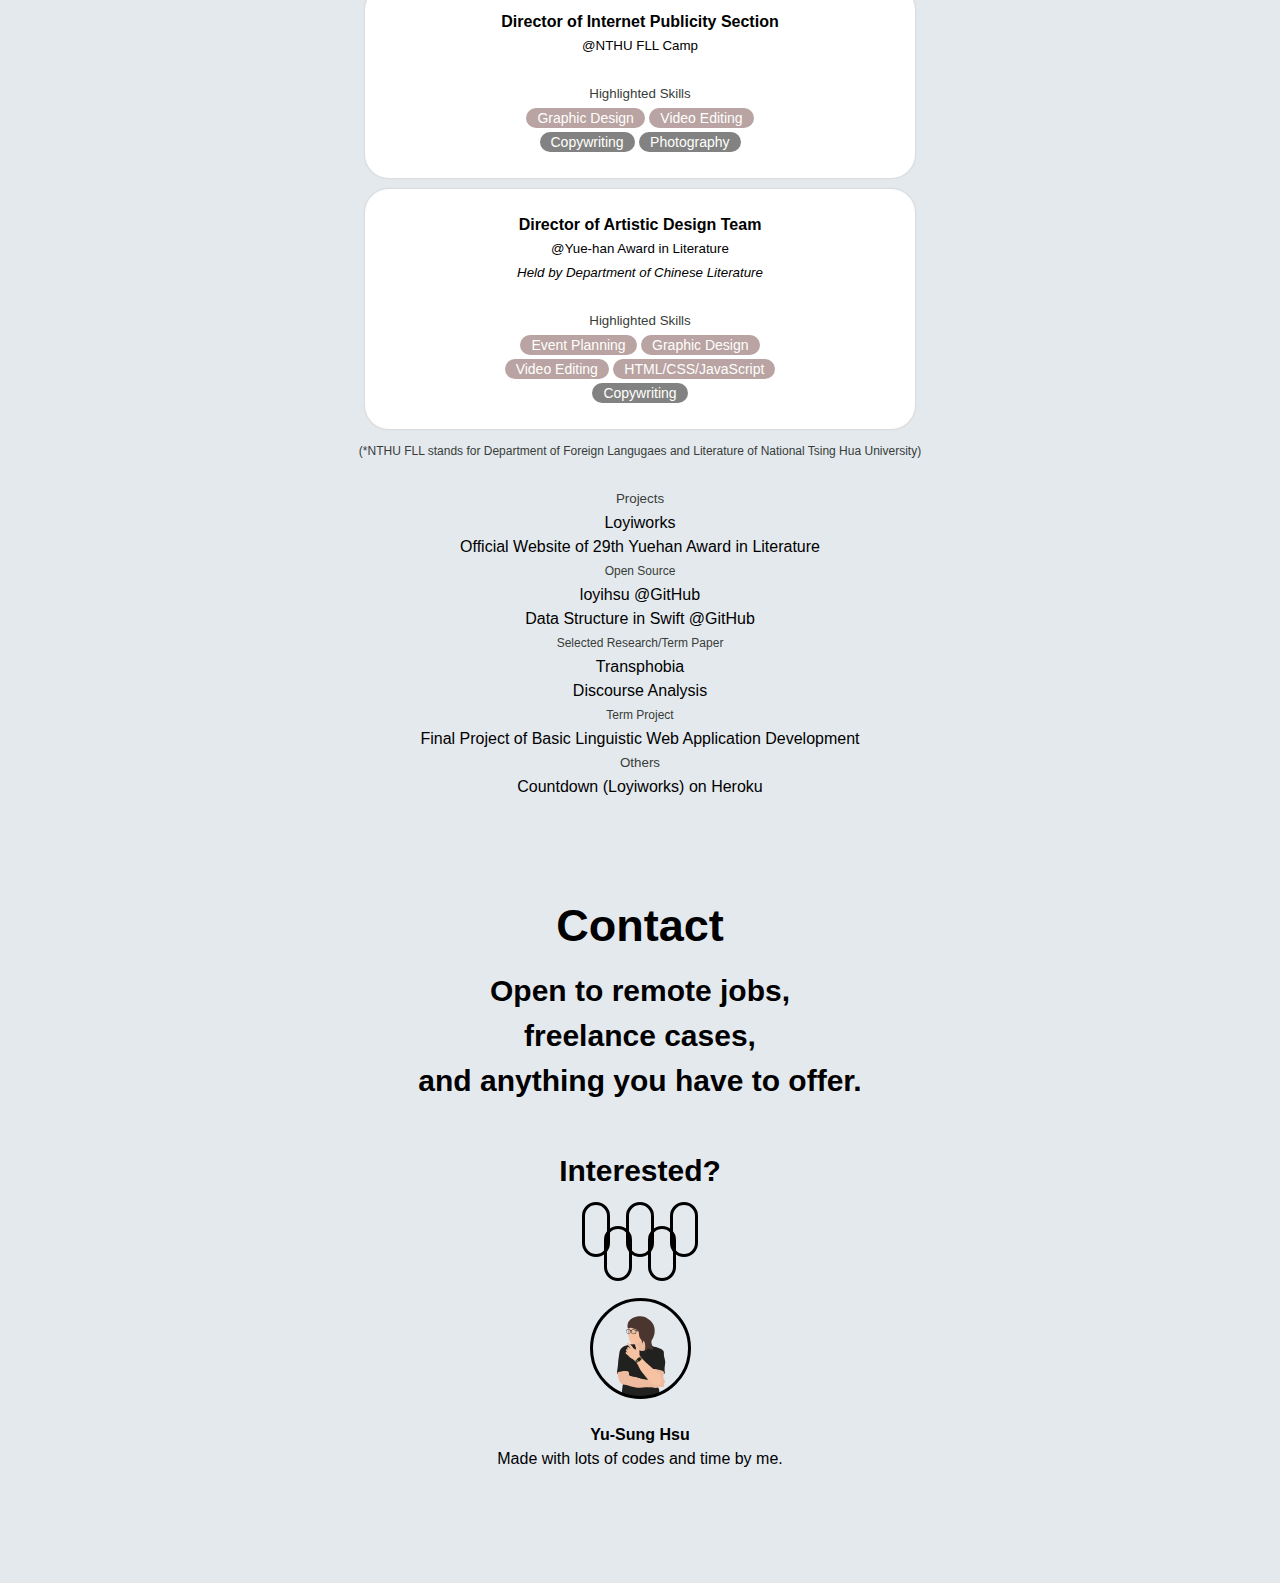
==== commit 3a481261: "Tweaks to UIs." ====
--- a/construction/index.html
+++ b/construction/index.html
@@ -20,6 +20,7 @@
     <link rel="stylesheet" type="text/css" href="stylesheets/site.css">
     <link rel="stylesheet" type="text/css" href="stylesheets/skills.css">
     <link rel="stylesheet" type="text/css" href="stylesheets/views.css">
+    <link rel="stylesheet" type="text/css" href="stylesheets/responsive.css">
     <!-- Third Party -->
     <link rel="stylesheet" href="https://use.fontawesome.com/releases/v5.7.0/css/all.css" integrity="sha384-lZN37f5QGtY3VHgisS14W3ExzMWZxybE1SJSEsQp9S+oqd12jhcu+A56Ebc1zFSJ" crossorigin="anonymous">
 
@@ -242,8 +243,9 @@
 
         <a href="https://www.instagram.com/loyiworks/"><i class="fab fa-instagram twink-contact"></i></a> 
         <a href="https://twitter.com/loyihsu"><i class="fab fa-twitter twink-contact"></i></a> 
-        <a href="https://www.linkedin.com/in/yu-sung-hsu-14977bb6/"><i class="fab fa-linkedin-in twink-contact"></i></i></a> 
+        <a href="https://www.linkedin.com/in/yu-sung-hsu-14977bb6/"><i class="fab fa-linkedin-in twink-contact"></i></i></a><br>
         <a href="mailto:loyiworks@gmail.com"><i class="far fa-envelope twink-contact"></i></a>
+        <a href="https://www.upwork.com/freelancers/~01d8b5fb4f10195652"><i class="fas fa-link twink-contact"></i></a>
 
         <div id="info" class="container" style="padding: 32px;">
             <div id="ic-site"></div>
--- a/construction/stylesheets/icons.css
+++ b/construction/stylesheets/icons.css
@@ -39,28 +39,3 @@
     
     display: none;
 }
-
-/* Responsive */
-
-@media screen and (max-width: 768px), screen and (max-height: 700px) {
-    #ic-tiny {
-        display: block;
-    }
-}
-
-@media screen and (max-height:768px) {
-    #ic-tiny {
-        width: 175px;
-       height: 175px;
-
-       border: 7px solid black;
-    }
-}
-
-@media screen and (max-width:400px), screen and (max-height: 543px) {
-    #ic-tiny {
-        display: none;
-    }
-}
-
-
--- a/construction/stylesheets/navbar.css
+++ b/construction/stylesheets/navbar.css
@@ -53,16 +53,3 @@
     display: none;
 }
 
-@media screen and (max-width: 768px) {
-    ul li {float: none;}
-    li a.title {
-        padding: 14px 25px;
-        pointer-events: all;
-    }
-    #menu {
-        display: none;
-    }
-    #icbar {
-        display: block;
-    }
-} --- a/construction/stylesheets/views.css
+++ b/construction/stylesheets/views.css
@@ -65,45 +65,6 @@
     transition: opacity 0.5s ease-in-out;
 }
 
-/* Responsive */
-
-@media screen and (max-height:543px) {
-    #hi {
-        font-size: 60px;
-    }
-    #hello {
-        font-size: 20px;
-    }
-    #helloMsg {
-        transform: translateY(-40%);
-    }
-    #swipe {
-        padding-top: 0; 
-    }
-}
-
-@media screen and (max-width: 768px), screen and (max-height: 700px) {    
-    #hello {
-        width: 100%;
-        text-align: center;
-        font-size: 25px;
-        background: none;
-    }
-
-    #hi {
-        font-size: 90px;
-    }
-
-    #helloMsg {
-        width:90%;
-        position:relative;
-        margin: auto;
-        top: 55%;
-        left: 0%;
-        transform: translateY(-45%);
-    }
-}
-
 /* About View */
 #about {
     color: #1C1C1C;
--- a/construction/stylesheets/responsive.css
+++ b/construction/stylesheets/responsive.css
@@ -0,0 +1,69 @@
+@media screen and (max-width: 768px), screen and (max-height: 700px) {
+    #ic-tiny {
+        display: block;
+    }
+
+    #hello {
+        width: 100%;
+        text-align: center;
+        font-size: 25px;
+        background: none;
+    }
+
+    #hi {
+        font-size: 90px;
+    }
+
+    #helloMsg {
+        width:90%;
+        position:relative;
+        margin: auto;
+        top: 55%;
+        left: 0%;
+        transform: translateY(-45%);
+    }
+}
+
+@media screen and (max-height:800px) {
+    #ic-tiny {
+        width: 175px;
+       height: 175px;
+
+       border: 7px solid black;
+    }
+}
+
+@media screen and (max-width:400px), screen and (max-height: 700px) {
+    #ic-tiny {
+        display: none;
+    }
+}
+
+@media screen and (max-height:543px) {
+    #hi {
+        font-size: 60px;
+    }
+    #hello {
+        font-size: 20px;
+    }
+    #helloMsg {
+        transform: translateY(-40%);
+    }
+    #swipe {
+        padding-top: 0; 
+    }
+}
+
+@media screen and (max-width: 768px) {
+    ul li {float: none;}
+    li a.title {
+        padding: 14px 25px;
+        pointer-events: all;
+    }
+    #menu {
+        display: none;
+    }
+    #icbar {
+        display: block;
+    }
+} 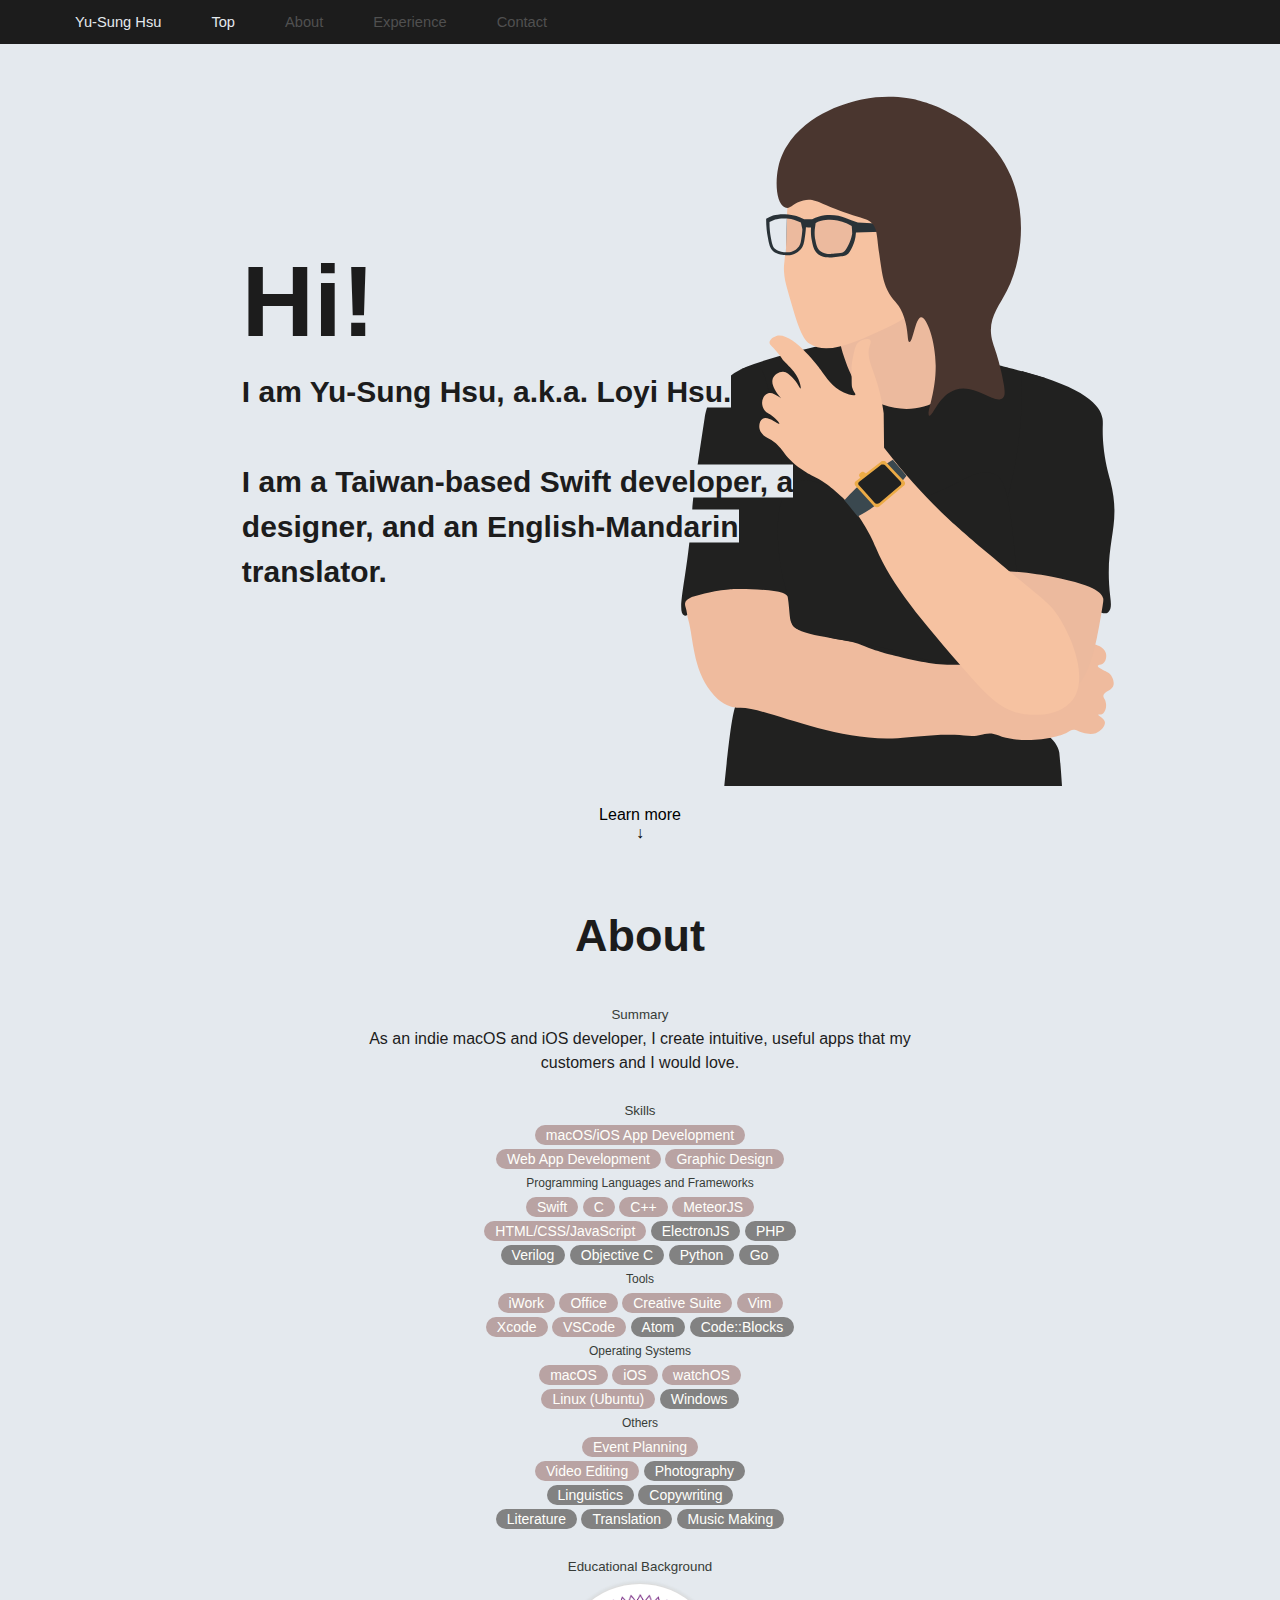
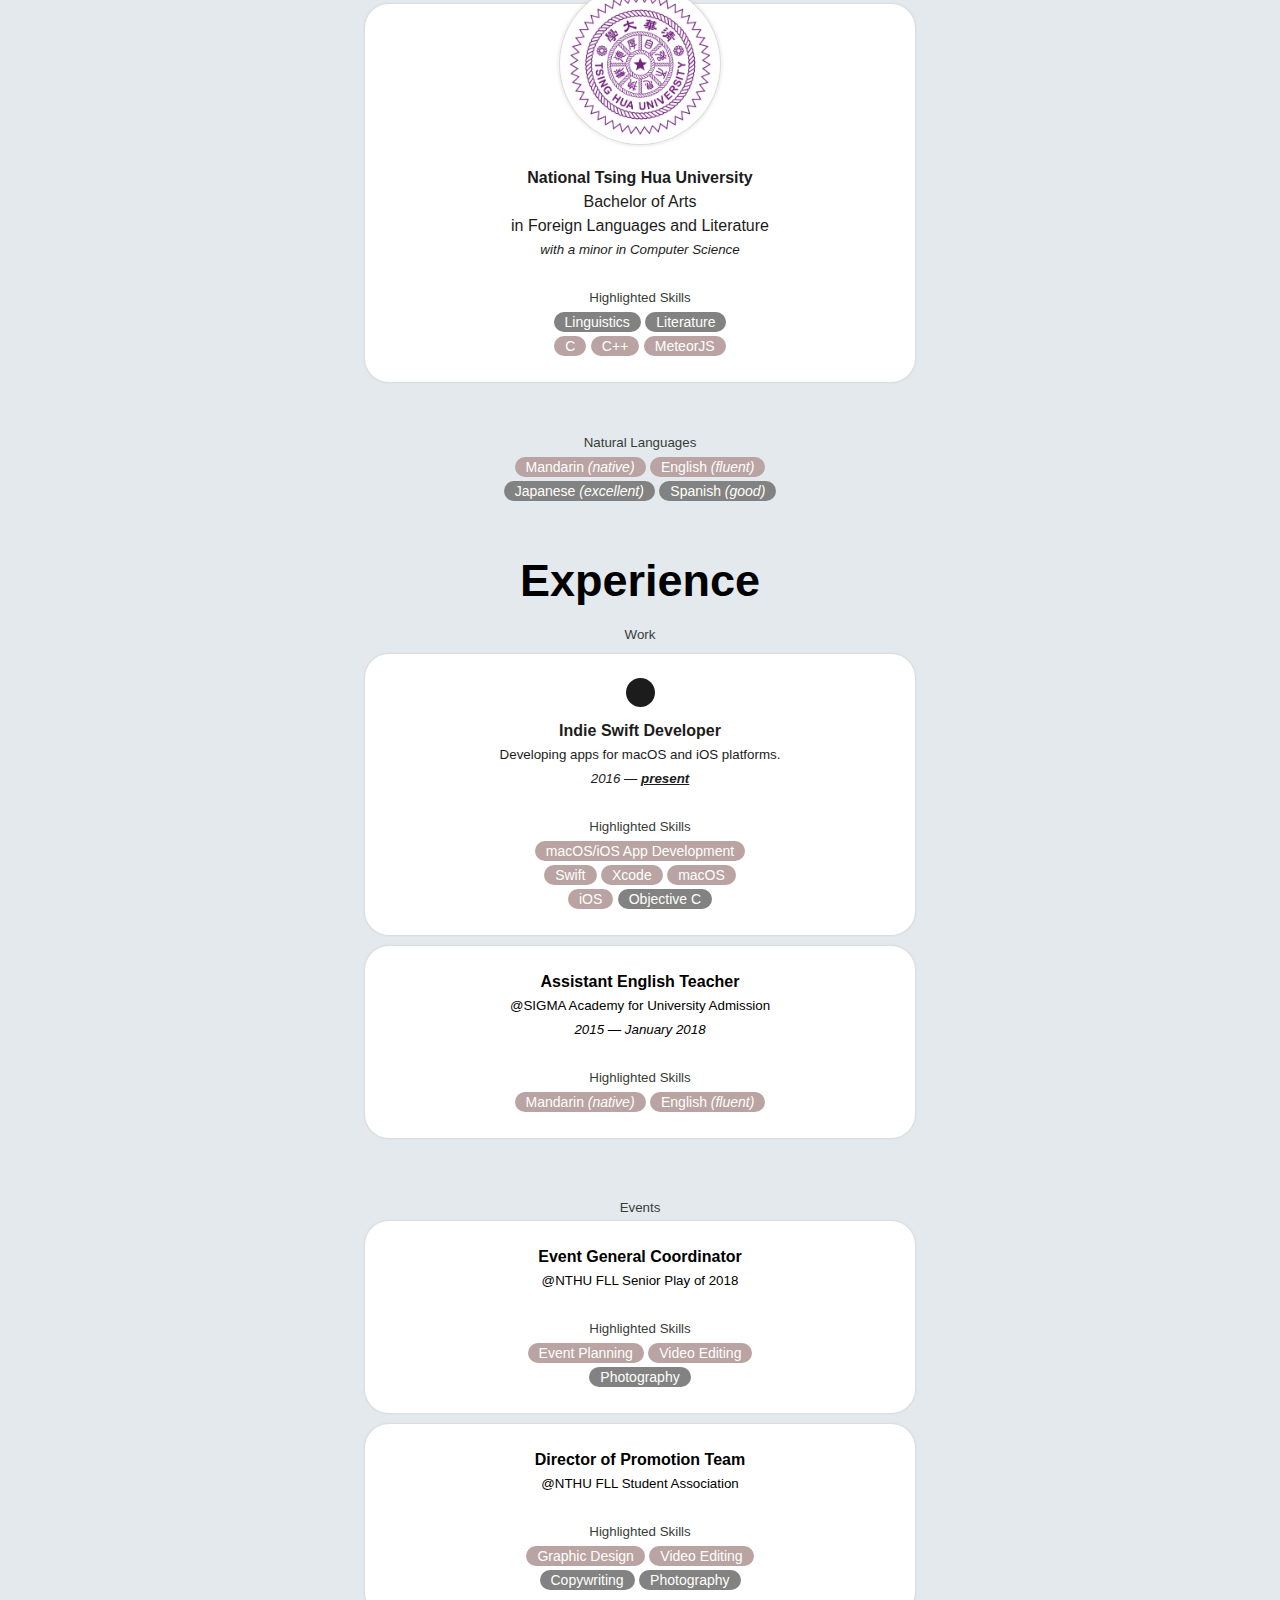
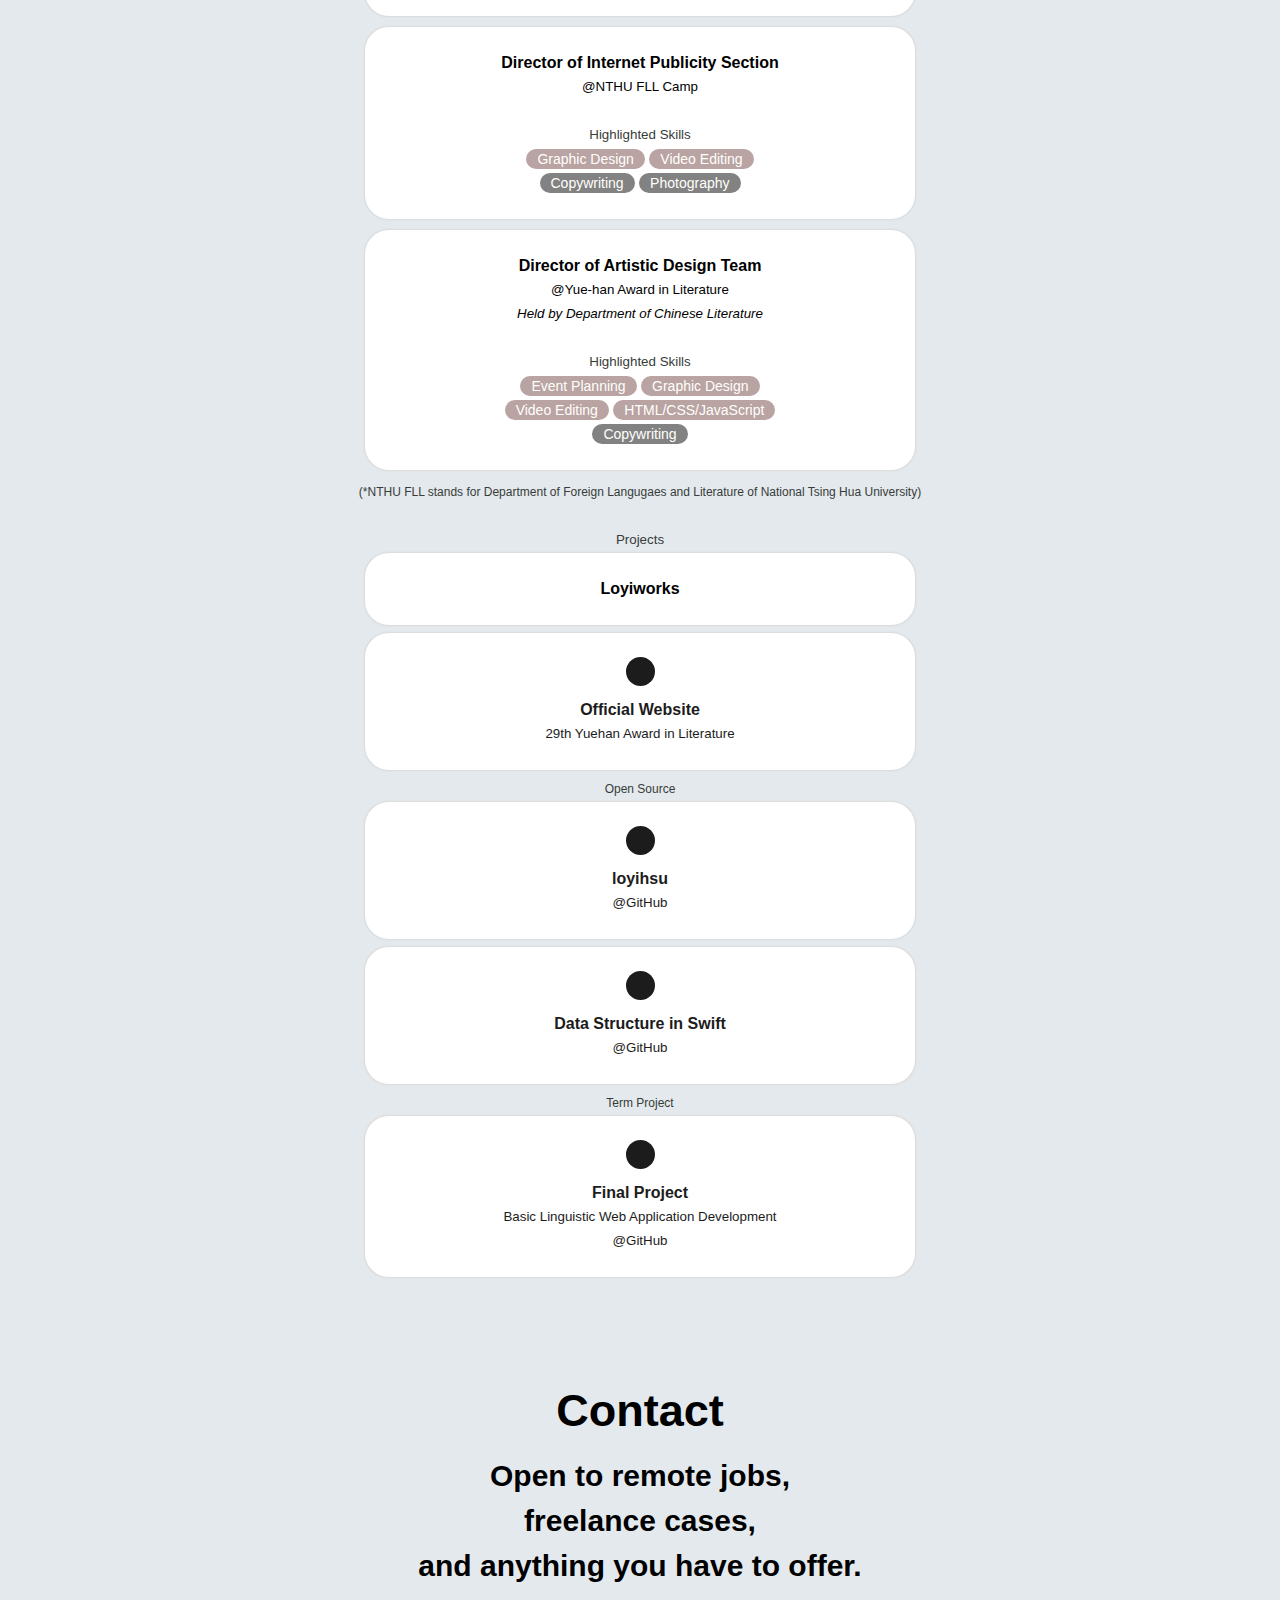
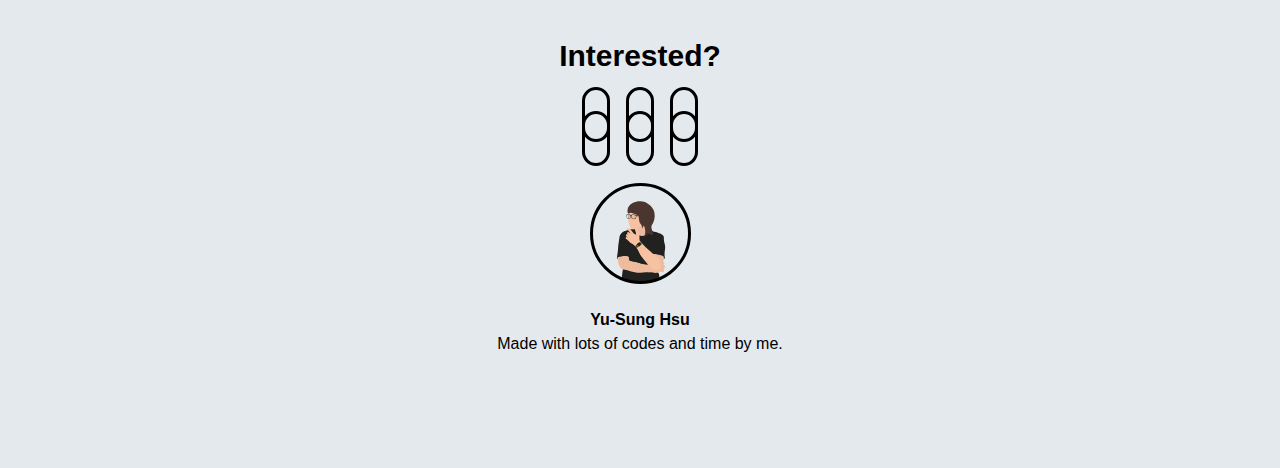
==== commit efe40d63: "Tell you a lot more about me." ====
--- a/construction/index.html
+++ b/construction/index.html
@@ -46,7 +46,7 @@
             ><br>
             <span id="otherMsg">I am Yu-Sung Hsu, a.k.a. Loyi Hsu.
                 <br><br>
-                I am a Taiwan-based Swift developer, an English-Mandarin translator, and a designer.
+                I am a Taiwan-based Swift developer, a designer, and an English-Mandarin translator.
             </span>
         </div>
     </div>
@@ -114,7 +114,7 @@
             <br>
             <span class="skills">Literature</span> 
             <span class="skills">Translation</span>
-
+            <span class="skills">Music Making</span>
         <br><br>
         <div class="tab">Educational Background</div>
         <br>
@@ -148,22 +148,26 @@
         <div style="line-height:40%;">
             <br>
         </div>
-        <div class="excard sp">
-            <b>Indie Swift Developer</b><i class="fas fa-link"></i><br>
-            <div class="sub">Developing apps for macOS and iOS platforms.</div>
-            <div class="sub"><i>2016 — <b><u>present</u></b></i></div>
-            <br>
-            <div class="tab">Highlighted Skills</div>
-            <span class="skills highlighted">macOS/iOS App Development</span><br>
-            <span class="skills highlighted">Swift</span> 
-            <span class="skills highlighted">Xcode</span>  
-            <span class="skills highlighted">macOS</span><br>
-            <span class="skills highlighted">iOS</span> 
-            <span class="skills">Objective C</span>
-            <!--Link to my Product Page-->
-        </div>
-        <div class="excard">
-            <b>Assistant English Teacher</b><i class="fas fa-link"></i><br>
+        <a class="cardlink" href="https://itunes.apple.com/developer/yu-sung-hsu/id1091998500">
+            <div class="excard sp">
+                <div id="link"><i class="fas fa-link"></i></div>
+                <b id="cardtitle">Indie Swift Developer</b><br>
+                <div class="sub">Developing apps for macOS and iOS platforms.</div>
+                <div class="sub"><i>2016 — <b><u>present</u></b></i></div>
+                <br>
+                <div class="tab">Highlighted Skills</div>
+                <span class="skills highlighted">macOS/iOS App Development</span><br>
+                <span class="skills highlighted">Swift</span> 
+                <span class="skills highlighted">Xcode</span>  
+                <span class="skills highlighted">macOS</span><br>
+                <span class="skills highlighted">iOS</span> 
+                <span class="skills">Objective C</span>
+                <!--Link to my Product Page-->
+            </div>
+        </a>
+        <div class="excard">
+            <div id="link"><i class="fas fa-link"></i></div>
+            <b id="cardtitle">Assistant English Teacher</b><br>
             <div class="sub">@SIGMA Academy for University Admission</div>
             <div class="sub"><i>2015 — January 2018</i></div>
             <br>
@@ -174,8 +178,9 @@
         
         <span class="tab">Events</span><br>
         <!--Draft-->
-        <div class="excard sp">
-            <b>Event General Coordinator</b><i class="fas fa-link"></i><br>
+        <div class="excard">
+            <div id="link"><i class="fas fa-link"></i></div>
+            <b id="cardtitle">Event General Coordinator</b><br>
             <div class="sub">@NTHU FLL Senior Play of 2018</div>
             <br>
             <div class="tab">Highlighted Skills</div>
@@ -184,7 +189,8 @@
             <span class="skills">Photography</span> 
         </div>
         <div class="excard">
-            <b>Director of Promotion Team</b><i class="fas fa-link"></i><br>
+            <div id="link"><i class="fas fa-link"></i></div>
+            <b id="cardtitle">Director of Promotion Team</b><br>
             <div class="sub">@NTHU FLL Student Association</div>
             <br>
             <div class="tab">Highlighted Skills</div>
@@ -195,7 +201,8 @@
             <span class="skills">Photography</span> 
         </div>
         <div class="excard">
-            <b>Director of Internet Publicity Section</b><i class="fas fa-link"></i><br>
+            <div id="link"><i class="fas fa-link"></i></div>
+            <b id="cardtitle">Director of Internet Publicity Section</b><br>
             <div class="sub">@NTHU FLL Camp</div>
             <br>
             <div class="tab">Highlighted Skills</div>
@@ -206,7 +213,8 @@
             <span class="skills">Photography</span>
         </div>
         <div class="excard">
-            <b>Director of Artistic Design Team</b><i class="fas fa-link"></i><br>
+            <div id="link"><i class="fas fa-link"></i></div>
+            <b id="cardtitle">Director of Artistic Design Team</b><br>
             <div class="sub">@Yue-han Award in Literature</div>
             <div class="sub"><i>Held by Department of Chinese Literature</i></div>
             <br>
@@ -222,18 +230,41 @@
         <br><br>
 
         <span class="tab">Projects</span><br>
-        Loyiworks<!--Link to Loyiworks--><br>
-        Official Website of 29th Yuehan Award in Literature<br>
+        <div class="procard">
+            <div id="link"><i class="fas fa-link"></i></div>
+            <b id="cardtitle">Loyiworks</b><br>
+        </div>
+        <a class="cardlink" href="http://yuehan29.github.io">
+            <div class="procard sp">
+                <div id="link"><i class="fas fa-link"></i></div>
+                <b id="cardtitle">Official Website</b><br>
+                <div class="sub">29th Yuehan Award in Literature</div>
+            </div>
+        </a>
         <span class="tabbie">Open Source</span><br>
-        loyihsu @GitHub<br>
-        Data Structure in Swift @GitHub<br>
-        <span class="tabbie">Selected Research/Term Paper</span><br>
-        Transphobia<br>
-        Discourse Analysis<br>
+        <a class="cardlink" href="https://github.com/loyihsu">    
+            <div class="procard sp">
+                <div id="link"><i class="fas fa-link"></i></div>
+                <b id="cardtitle">loyihsu</b><br>
+                <div class="sub">@GitHub</div>
+            </div>
+        </a>
+        <a class="cardlink" href="https://github.com/loyihsu/Data-Structures-in-Swift">
+            <div class="procard sp">
+                <div id="link"><i class="fas fa-link"></i></div>
+                <b id="cardtitle">Data Structure in Swift</b><br>
+                <div class="sub">@GitHub</div>
+            </div>
+        </a>
         <span class="tabbie">Term Project</span><br>
-        Final Project of Basic Linguistic Web Application Development<br>
-        <span class="tab">Others</span><br>
-        Countdown (Loyiworks) on Heroku<br>
+        <a class="cardlink" href="https://github.com/loyihsu/WebApplicationDevelopment-FinalProject">
+            <div class="procard sp">
+               <div id="link"><i class="fas fa-link"></i></div>
+               <b id="cardtitle">Final Project</b><br>
+               <div class="sub">Basic Linguistic Web Application Development</div>
+               <div class="sub">@GitHub</div>
+            </div>
+        </a>
         <br><br>
     </div>
     <br><br>
@@ -246,6 +277,7 @@
         <a href="https://www.linkedin.com/in/yu-sung-hsu-14977bb6/"><i class="fab fa-linkedin-in twink-contact"></i></i></a><br>
         <a href="mailto:loyiworks@gmail.com"><i class="far fa-envelope twink-contact"></i></a>
         <a href="https://www.upwork.com/freelancers/~01d8b5fb4f10195652"><i class="fas fa-link twink-contact"></i></a>
+        <a href="https://medium.com/@loyiyusunghsu"><i class="fab fa-medium-m twink-contact"></i></a>
 
         <div id="info" class="container" style="padding: 32px;">
             <div id="ic-site"></div>
--- a/construction/stylesheets/cards.css
+++ b/construction/stylesheets/cards.css
@@ -31,15 +31,35 @@
     transition: box-shadow 0.4s ease-in-out;
 }
 
-.excard.sp .fa-link {
-    padding-left: 6px;  
-    display: inline-block;
+.excard.sp #cardtitle {
+    color: #1c1c1c;
     transition: color 0.4s ease-in-out;
 }
 
-.excard.sp:hover .fa-link {
+.excard.sp:hover #cardtitle {
     color: goldenrod;
 }
+
+.excard.sp .fa-link {
+    background-color: #1C1C1C;
+    color: white;
+
+    font-size: 13px;
+    width: 13px;
+    height: 13px;
+
+    border-radius: 100px;
+    padding: 8px;
+    margin-bottom: 12px;
+
+    display: inline-block;
+    transition: background-color 0.4s ease-in-out;
+}
+
+.excard.sp:hover .fa-link {
+    background-color: goldenrod;
+}
+
 
 /* Educational Cards */
 
@@ -77,4 +97,76 @@
     top: -21px;
 
     transition: box-shadow 0.55s ease-in-out;
+}
+
+/* Project Cards */
+
+.procard {
+    max-width: 550px;
+    background-color: white;
+
+    border-radius: 25px;
+    border: 1px solid rgba(120, 120, 120, 0.25);
+    box-shadow: 0 0 1px 1px rgba(189, 192, 186, 0.1);
+
+    padding-top: 24px;
+    padding-bottom: 24px;
+
+    position: relative;
+
+    margin: auto;
+    margin-bottom: 6px;
+    cursor: default;
+}
+
+.procard .fa-link {
+    display: none;
+}
+
+.procard.sp {
+    transition: box-shadow 0.4s ease-in-out;
+}
+
+.procard.sp:hover {
+    cursor: pointer;
+    box-shadow: 0 0 1px 1px goldenrod;
+}
+
+.procard.sp .fa-link {
+    background-color: #1C1C1C;
+    color: white;
+
+    font-size: 13px;
+    width: 13px;
+    height: 13px;
+
+    border-radius: 100px;
+    padding: 8px;
+    margin-bottom: 12px;
+
+    display: inline-block;
+    transition: background-color 0.4s ease-in-out;
+}
+
+.procard.sp:hover .fa-link {
+    background-color: goldenrod;
+}
+
+.procard.sp #cardtitle {
+    color: #1c1c1c;
+    transition: color 0.4s ease-in-out;
+}
+
+.procard.sp:hover #cardtitle {
+    color: goldenrod;
+}
+
+.cardlink {
+    text-decoration: none;
+    color: #1c1c1c;
+}
+
+.cardlink:hover {
+    text-decoration: none;
+    color: #1c1c1c;
 }--- a/construction/stylesheets/responsive.css
+++ b/construction/stylesheets/responsive.css
@@ -21,6 +21,10 @@
         top: 55%;
         left: 0%;
         transform: translateY(-45%);
+    }
+
+    .procard {
+        flex: 100%;
     }
 }
 
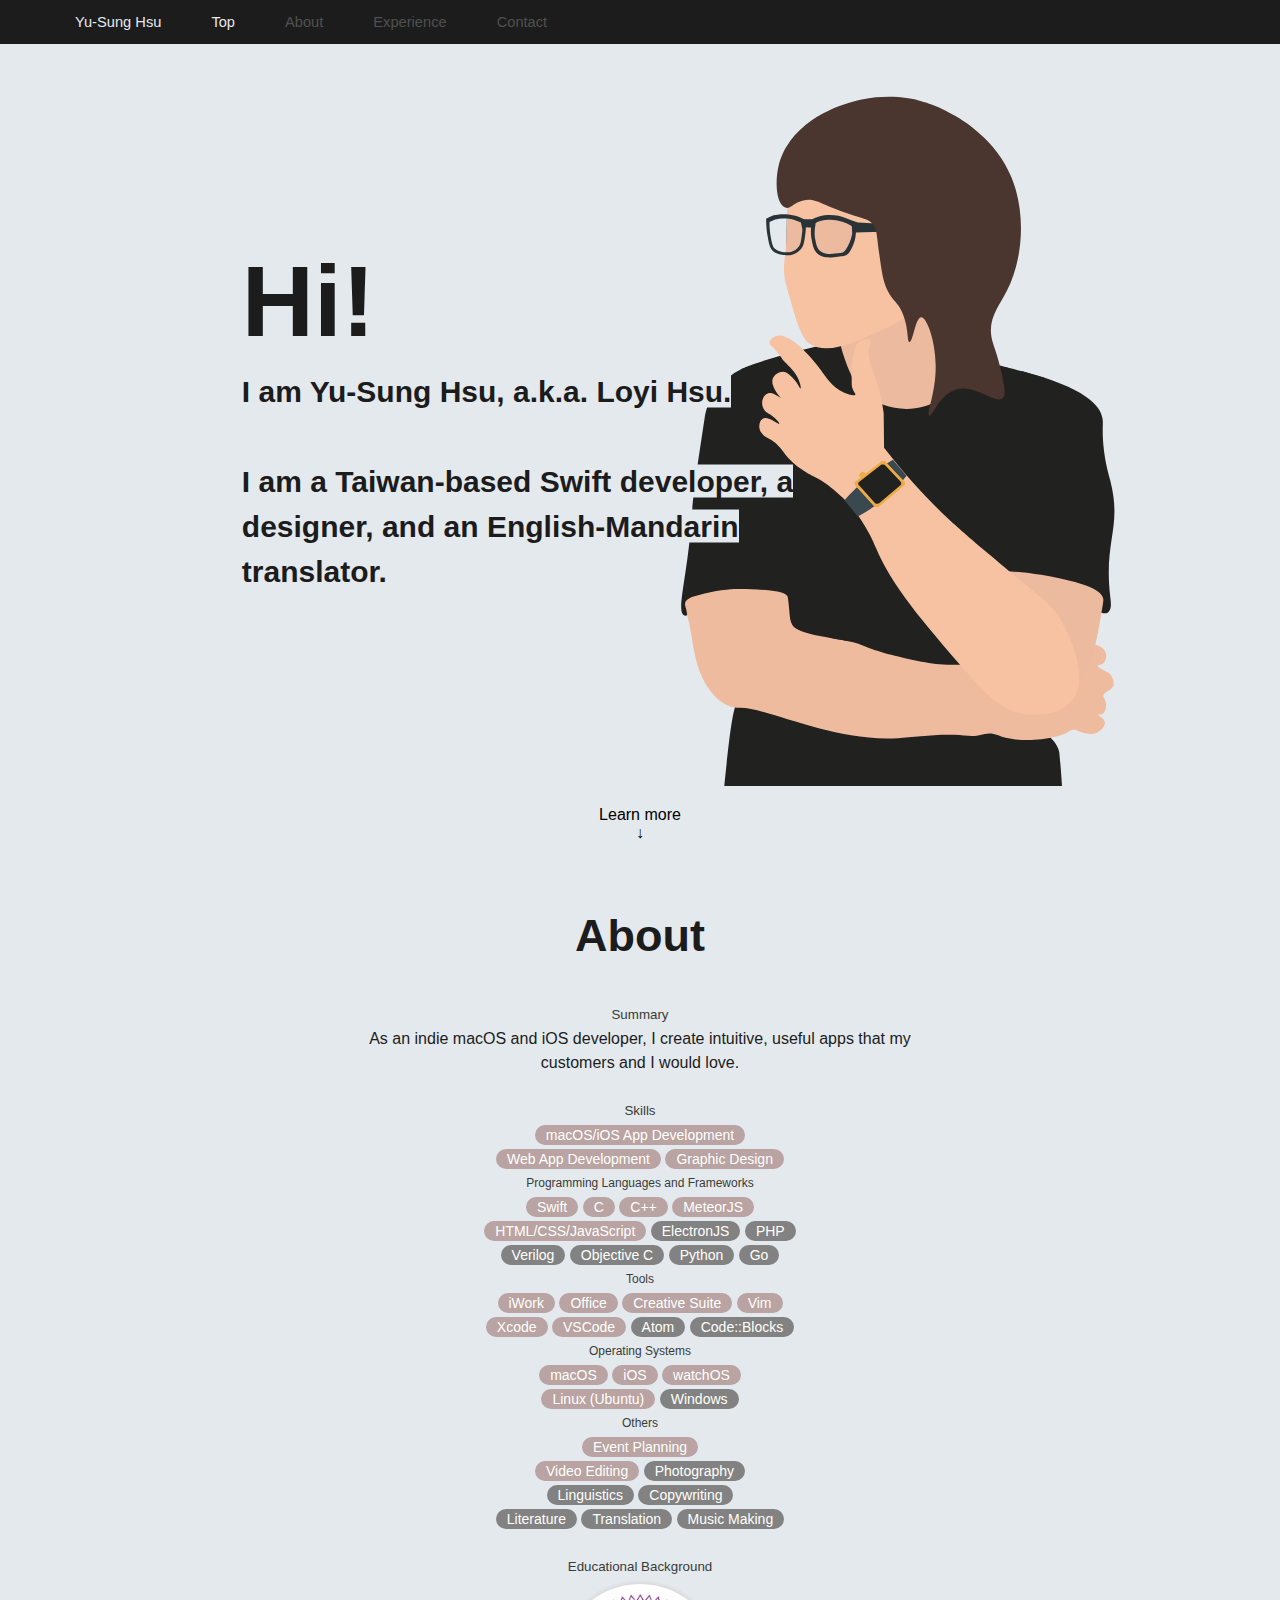
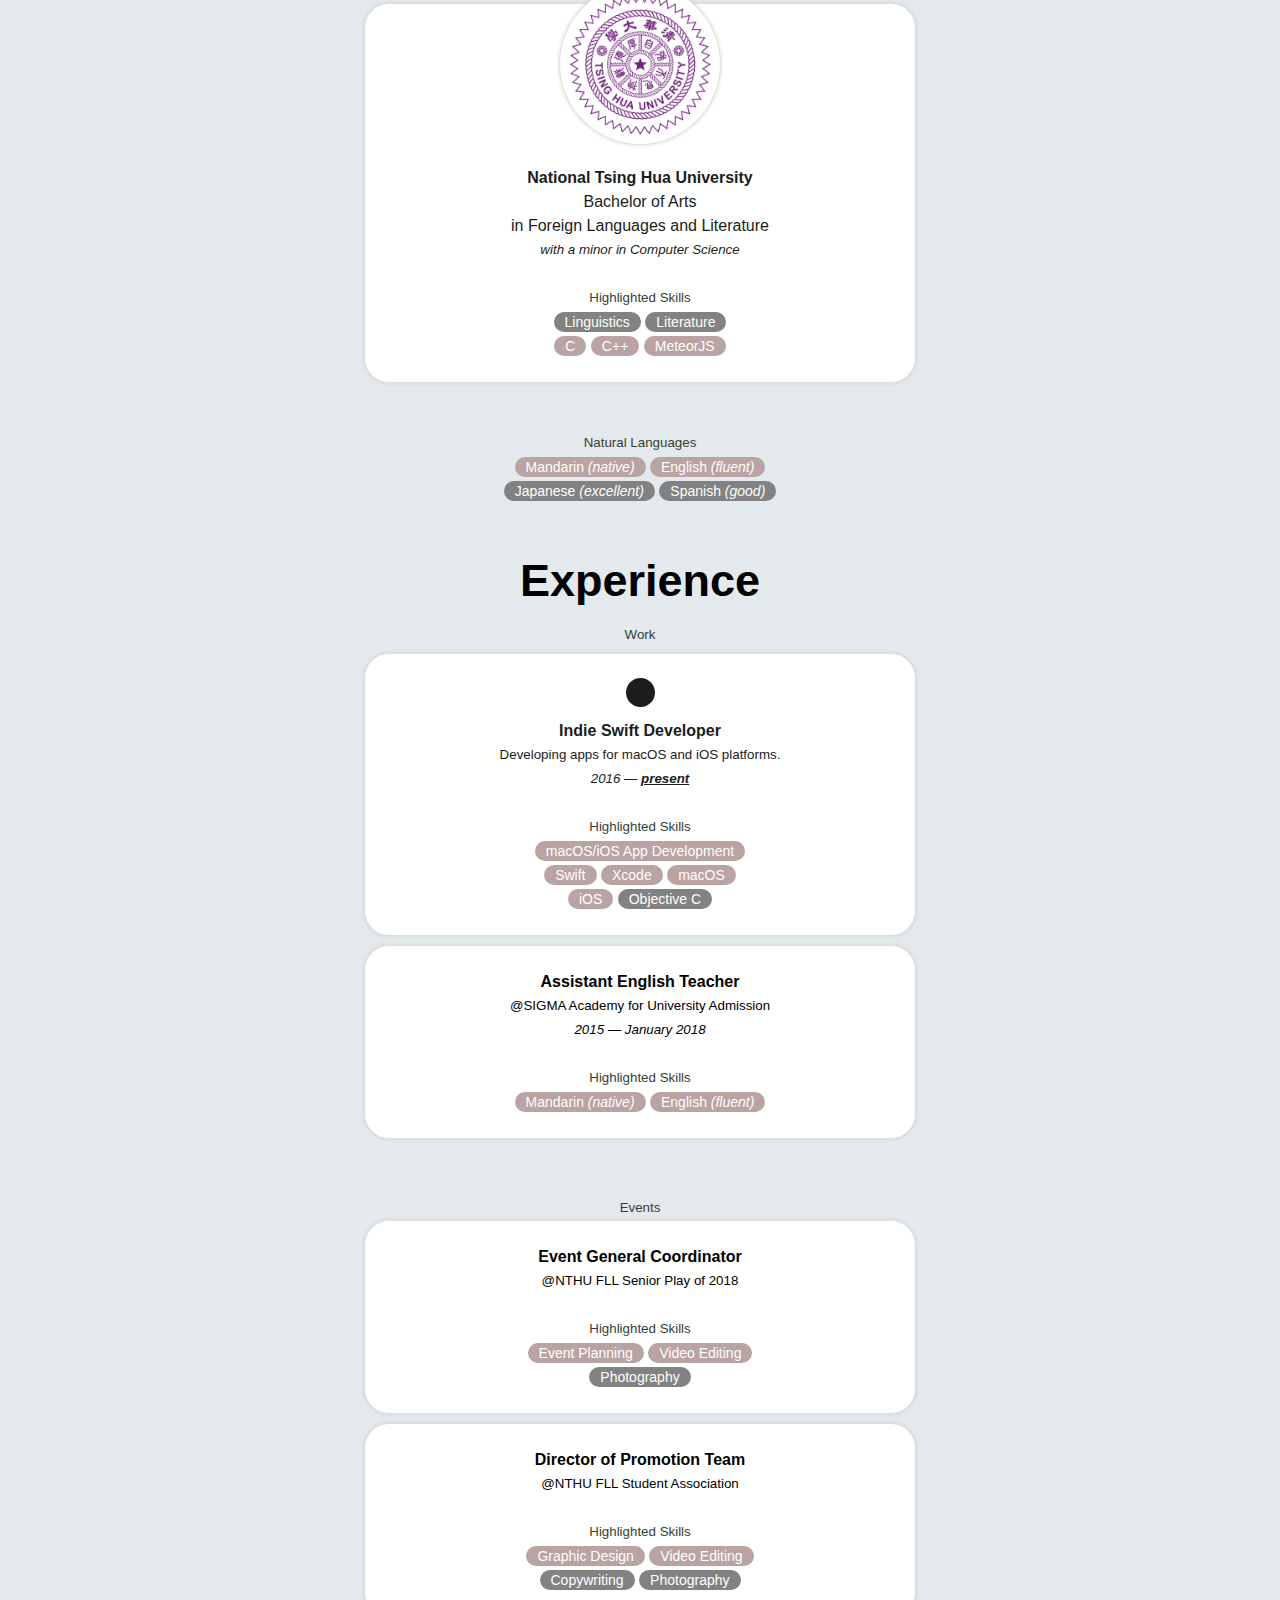
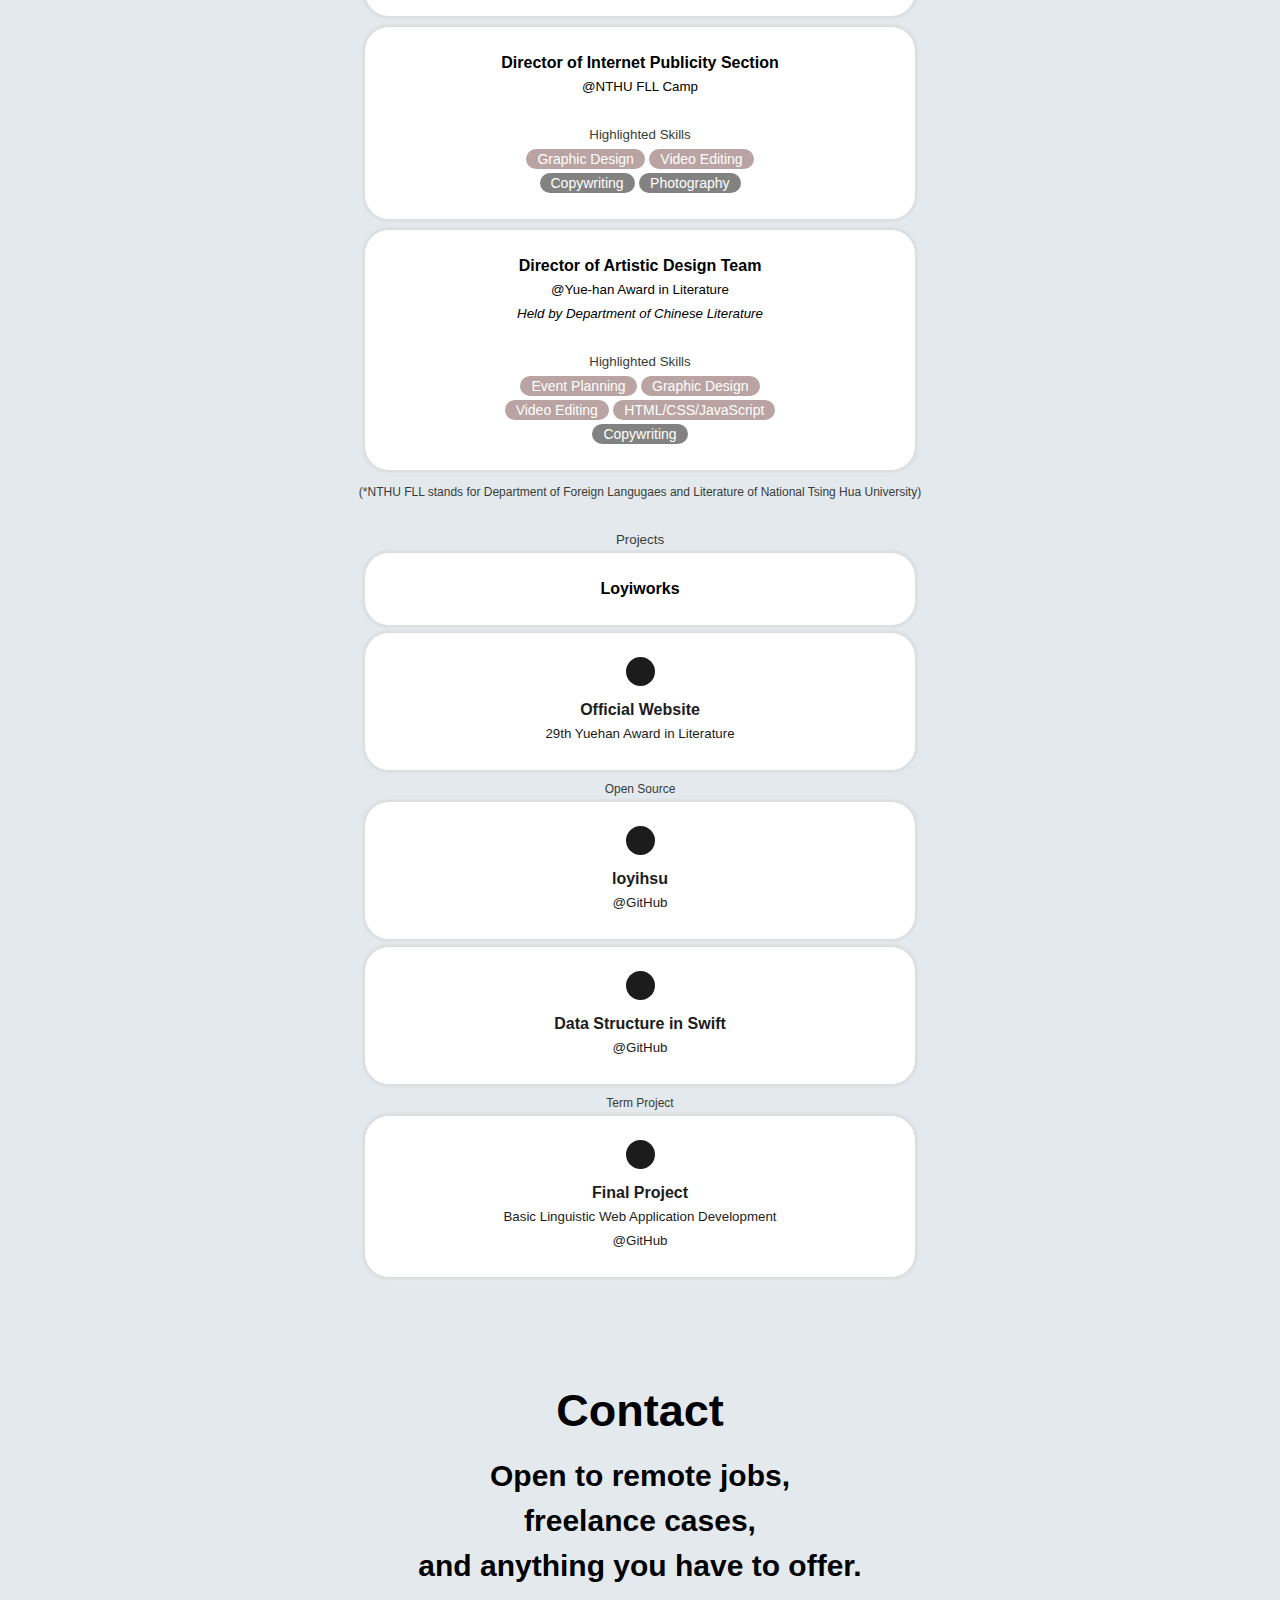
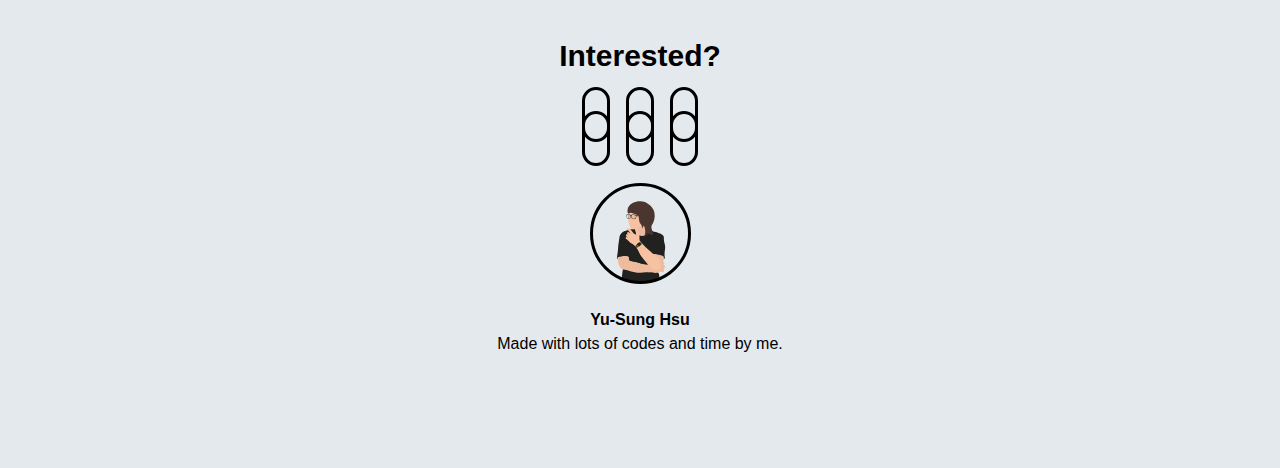
==== commit 169abbbb: "Tweaks to the UI." ====
--- a/construction/index.html
+++ b/construction/index.html
@@ -118,7 +118,7 @@
         <br><br>
         <div class="tab">Educational Background</div>
         <br>
-        <div class="card">
+        <div class="card ed">
             <img src="img/nthu.jpg" id="logo"><br>
             <b>National Tsing Hua University</b><br>
             Bachelor of Arts<br>in Foreign Languages and Literature
@@ -149,11 +149,11 @@
             <br>
         </div>
         <a class="cardlink" href="https://itunes.apple.com/developer/yu-sung-hsu/id1091998500">
-            <div class="excard sp">
+            <div class="card ex sp">
                 <div id="link"><i class="fas fa-link"></i></div>
                 <b id="cardtitle">Indie Swift Developer</b><br>
-                <div class="sub">Developing apps for macOS and iOS platforms.</div>
-                <div class="sub"><i>2016 — <b><u>present</u></b></i></div>
+                <div class="sub twink">Developing apps for macOS and iOS platforms.</div>
+                <div class="sub twink"><i>2016 — <b><u>present</u></b></i></div>
                 <br>
                 <div class="tab">Highlighted Skills</div>
                 <span class="skills highlighted">macOS/iOS App Development</span><br>
@@ -165,7 +165,7 @@
                 <!--Link to my Product Page-->
             </div>
         </a>
-        <div class="excard">
+        <div class="card ex">
             <div id="link"><i class="fas fa-link"></i></div>
             <b id="cardtitle">Assistant English Teacher</b><br>
             <div class="sub">@SIGMA Academy for University Admission</div>
@@ -178,7 +178,7 @@
         
         <span class="tab">Events</span><br>
         <!--Draft-->
-        <div class="excard">
+        <div class="card ex">
             <div id="link"><i class="fas fa-link"></i></div>
             <b id="cardtitle">Event General Coordinator</b><br>
             <div class="sub">@NTHU FLL Senior Play of 2018</div>
@@ -188,7 +188,7 @@
             <span class="skills highlighted">Video Editing</span><br>
             <span class="skills">Photography</span> 
         </div>
-        <div class="excard">
+        <div class="card ex">
             <div id="link"><i class="fas fa-link"></i></div>
             <b id="cardtitle">Director of Promotion Team</b><br>
             <div class="sub">@NTHU FLL Student Association</div>
@@ -200,7 +200,7 @@
             <span class="skills">Copywriting</span> 
             <span class="skills">Photography</span> 
         </div>
-        <div class="excard">
+        <div class="card ex">
             <div id="link"><i class="fas fa-link"></i></div>
             <b id="cardtitle">Director of Internet Publicity Section</b><br>
             <div class="sub">@NTHU FLL Camp</div>
@@ -212,7 +212,7 @@
             <span class="skills">Copywriting</span> 
             <span class="skills">Photography</span>
         </div>
-        <div class="excard">
+        <div class="card ex">
             <div id="link"><i class="fas fa-link"></i></div>
             <b id="cardtitle">Director of Artistic Design Team</b><br>
             <div class="sub">@Yue-han Award in Literature</div>
@@ -230,39 +230,39 @@
         <br><br>
 
         <span class="tab">Projects</span><br>
-        <div class="procard">
+        <div class="card pro">
             <div id="link"><i class="fas fa-link"></i></div>
             <b id="cardtitle">Loyiworks</b><br>
         </div>
         <a class="cardlink" href="http://yuehan29.github.io">
-            <div class="procard sp">
+            <div class="card pro sp">
                 <div id="link"><i class="fas fa-link"></i></div>
                 <b id="cardtitle">Official Website</b><br>
-                <div class="sub">29th Yuehan Award in Literature</div>
+                <div class="sub twink">29th Yuehan Award in Literature</div>
             </div>
         </a>
         <span class="tabbie">Open Source</span><br>
         <a class="cardlink" href="https://github.com/loyihsu">    
-            <div class="procard sp">
+            <div class="card pro sp">
                 <div id="link"><i class="fas fa-link"></i></div>
                 <b id="cardtitle">loyihsu</b><br>
-                <div class="sub">@GitHub</div>
+                <div class="sub twink">@GitHub</div>
             </div>
         </a>
         <a class="cardlink" href="https://github.com/loyihsu/Data-Structures-in-Swift">
-            <div class="procard sp">
+            <div class="card pro sp">
                 <div id="link"><i class="fas fa-link"></i></div>
                 <b id="cardtitle">Data Structure in Swift</b><br>
-                <div class="sub">@GitHub</div>
+                <div class="sub twink">@GitHub</div>
             </div>
         </a>
         <span class="tabbie">Term Project</span><br>
         <a class="cardlink" href="https://github.com/loyihsu/WebApplicationDevelopment-FinalProject">
-            <div class="procard sp">
+            <div class="card pro sp">
                <div id="link"><i class="fas fa-link"></i></div>
                <b id="cardtitle">Final Project</b><br>
-               <div class="sub">Basic Linguistic Web Application Development</div>
-               <div class="sub">@GitHub</div>
+               <div class="sub twink">Basic Linguistic Web Application Development</div>
+               <div class="sub twink">@GitHub</div>
             </div>
         </a>
         <br><br>
--- a/construction/stylesheets/cards.css
+++ b/construction/stylesheets/cards.css
@@ -1,166 +1,101 @@
-/* Experience Card */
-
-.excard {
+/* Basic Cards */
+.card {
     cursor: default;
     width: auto;
     max-width: 550px;
+    text-align: center;
     background-color: white;
-    text-align: center;
     margin: auto;
-    border-radius: 25px;
-
-    border: 1px solid rgba(120, 120, 120, 0.25);
-    box-shadow: 0 0 1px 1px rgba(189, 192, 186, 0.1);
-
-    margin-bottom: 9px;
-
     padding-top: 24px;
     padding-bottom: 24px;
+    border-radius: 25px;
+    border: 1px solid rgba(120, 120, 120, 0.25);
+    box-shadow: 0 0 2px 2px rgba(189, 192, 186, 0.2);
 }
 
-.excard .fa-link {
-    display: none;
+.card.sp {
+    transition: all 0.4s ease-in-out;
 }
 
-.excard.sp:hover {
+.card.sp:hover {
     cursor: pointer;
-    box-shadow: 0 0 1px 1px goldenrod;
+    border: 1px solid rgba(79, 79, 72, 0.3);
+    box-shadow: 0 0 2px 2px rgba(79, 79, 72, 0.3);
 }
 
-.excard.sp {
-    transition: box-shadow 0.4s ease-in-out;
-}
-
-.excard.sp #cardtitle {
+.card.sp #cardtitle {
     color: #1c1c1c;
     transition: color 0.4s ease-in-out;
 }
 
-.excard.sp:hover #cardtitle {
-    color: goldenrod;
+.card.sp:hover #cardtitle {
+    color: #4F4F48;
 }
 
-.excard.sp .fa-link {
-    background-color: #1C1C1C;
+.card.sp .sub.twink {
+    transition: color 0.4s ease-in-out;
+}
+
+.card.sp:hover .sub.twink {
+    color: #4F4F48;
+}
+
+/* fa-link */
+.card .fa-link {
+    display: none;
+}
+
+.card.sp .fa-link {
+    display: inline-block;
     color: white;
-
+    background-color: #1c1c1c;
     font-size: 13px;
     width: 13px;
     height: 13px;
-
     border-radius: 100px;
     padding: 8px;
     margin-bottom: 12px;
-
-    display: inline-block;
     transition: background-color 0.4s ease-in-out;
 }
 
-.excard.sp:hover .fa-link {
-    background-color: goldenrod;
+.card.sp:hover .fa-link {
+    background-color: #4f4f48;
 }
 
-
-/* Educational Cards */
-
-.card {
-    width: auto;
-    max-width: 550px;
-    background-color: white;
-    text-align: center;
-    margin: auto;
-    border-radius: 25px;
-
-    border: 1px solid rgba(120, 120, 120, 0.25);
-    box-shadow: 0 0 1px 1px rgba(189, 192, 186, 0.1);
-    
-    padding-bottom: 24px;
+/* - Educational Cards */
+.card.ed {
+    padding-top: 0px;
 }
 
-.card #logo:hover {
+/* Logo */
+.card.ed #logo {
+    width: 150px;
+    height: auto;    
+    background-color:white;
+    border-radius: 150px;
+    border: 1px solid rgba(120, 120, 120, 0.25);
+    box-shadow: 0 0 2px 2px rgba(189, 192, 186, 0.2);
+    padding: 5px;
+    position: relative;
+    top: -21px;
+    transition: box-shadow 0.55s ease-in-out;
+}
+
+.card.ed #logo:hover {
     box-shadow: 0 0 2px 2px rgba(127, 16, 132, 0.4);
 }
 
-.card #logo {
-    width: 150px;
-    height: auto;
-    
-    border-radius: 150px;
-    
-    border: 1px solid rgba(120, 120, 120, 0.25);
-    box-shadow: 0 0 2px 2px rgba(189, 192, 186, 0.2);
-
-    padding: 5px;
-    background-color:white;
-
-    position: relative;
-    top: -21px;
-
-    transition: box-shadow 0.55s ease-in-out;
+/* - Experience Card */
+.card.ex {
+    margin-bottom: 9px;
 }
 
-/* Project Cards */
-
-.procard {
-    max-width: 550px;
-    background-color: white;
-
-    border-radius: 25px;
-    border: 1px solid rgba(120, 120, 120, 0.25);
-    box-shadow: 0 0 1px 1px rgba(189, 192, 186, 0.1);
-
-    padding-top: 24px;
-    padding-bottom: 24px;
-
-    position: relative;
-
-    margin: auto;
-    margin-bottom: 6px;
-    cursor: default;
+/* - Project Cards */
+.card.pro {
+    margin-bottom: 6px;    
 }
 
-.procard .fa-link {
-    display: none;
-}
-
-.procard.sp {
-    transition: box-shadow 0.4s ease-in-out;
-}
-
-.procard.sp:hover {
-    cursor: pointer;
-    box-shadow: 0 0 1px 1px goldenrod;
-}
-
-.procard.sp .fa-link {
-    background-color: #1C1C1C;
-    color: white;
-
-    font-size: 13px;
-    width: 13px;
-    height: 13px;
-
-    border-radius: 100px;
-    padding: 8px;
-    margin-bottom: 12px;
-
-    display: inline-block;
-    transition: background-color 0.4s ease-in-out;
-}
-
-.procard.sp:hover .fa-link {
-    background-color: goldenrod;
-}
-
-.procard.sp #cardtitle {
-    color: #1c1c1c;
-    transition: color 0.4s ease-in-out;
-}
-
-.procard.sp:hover #cardtitle {
-    color: goldenrod;
-}
-
+/* Cardlink */
 .cardlink {
     text-decoration: none;
     color: #1c1c1c;
